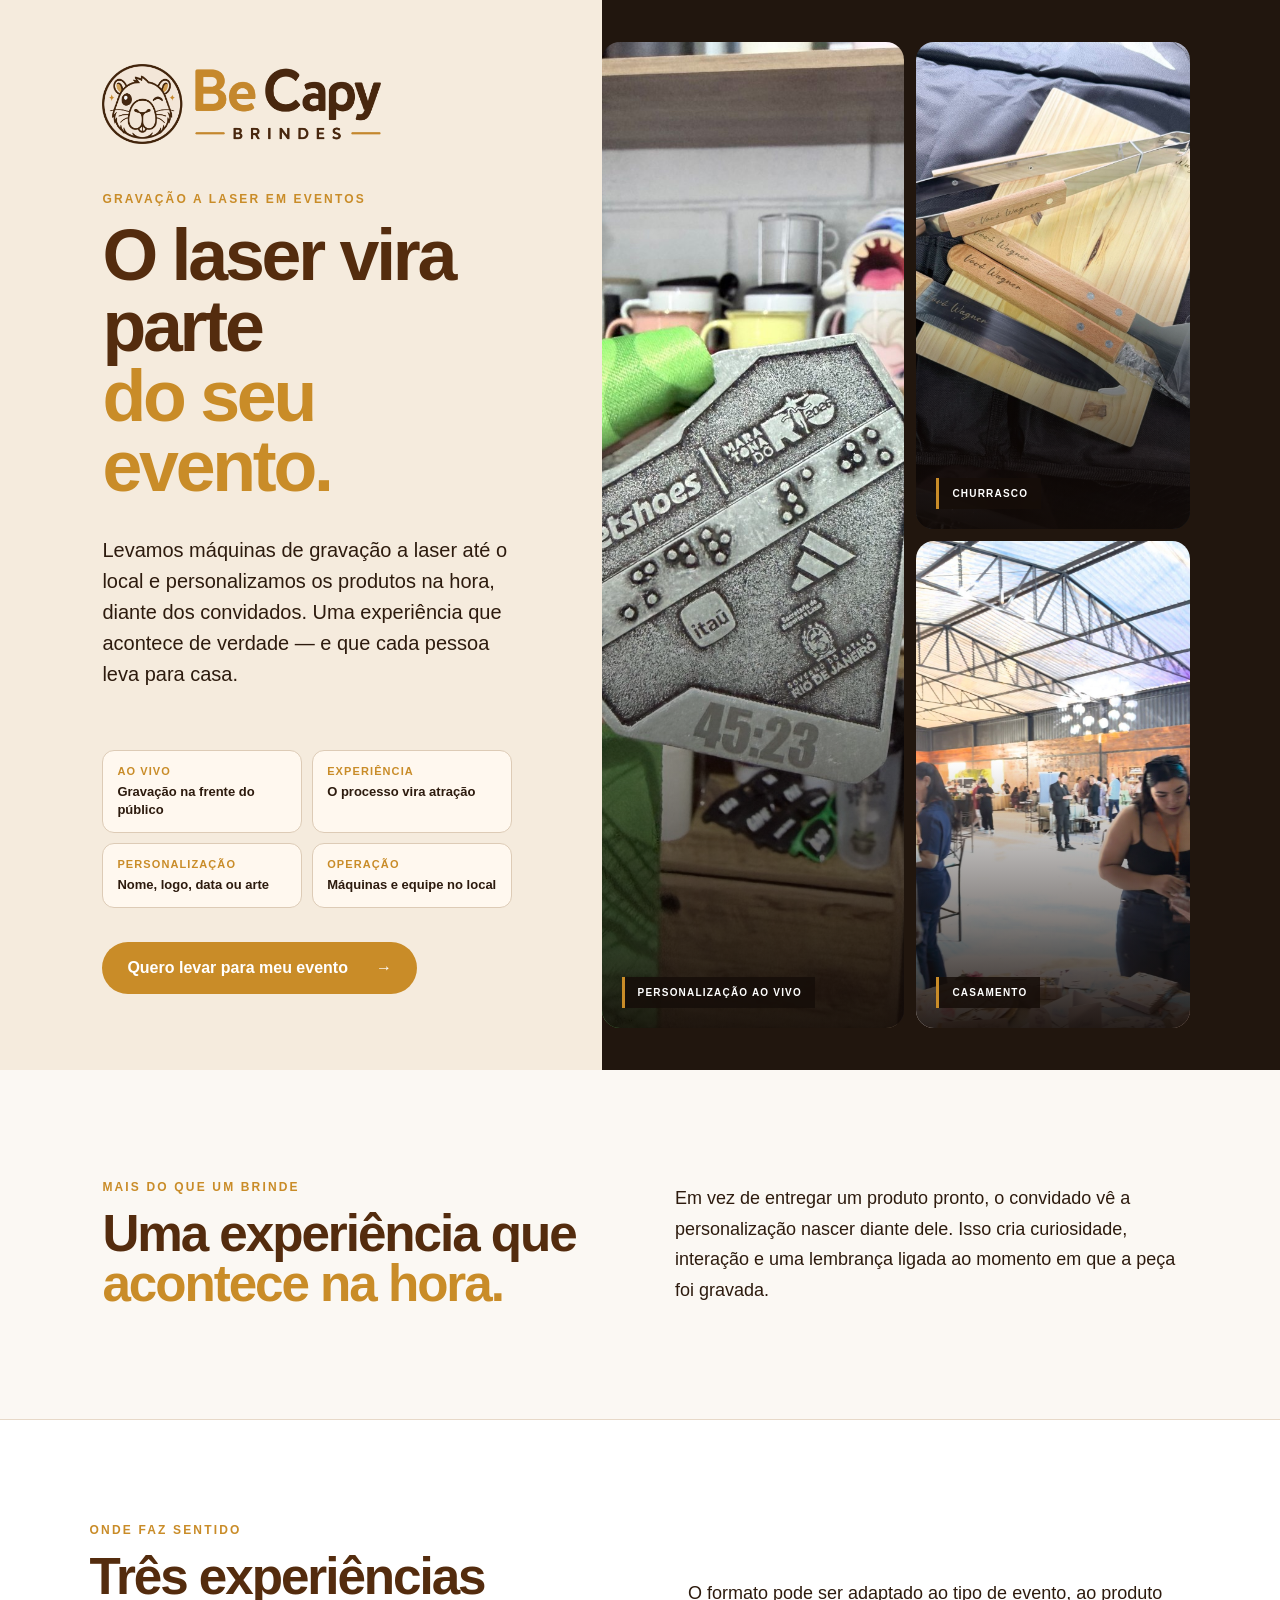
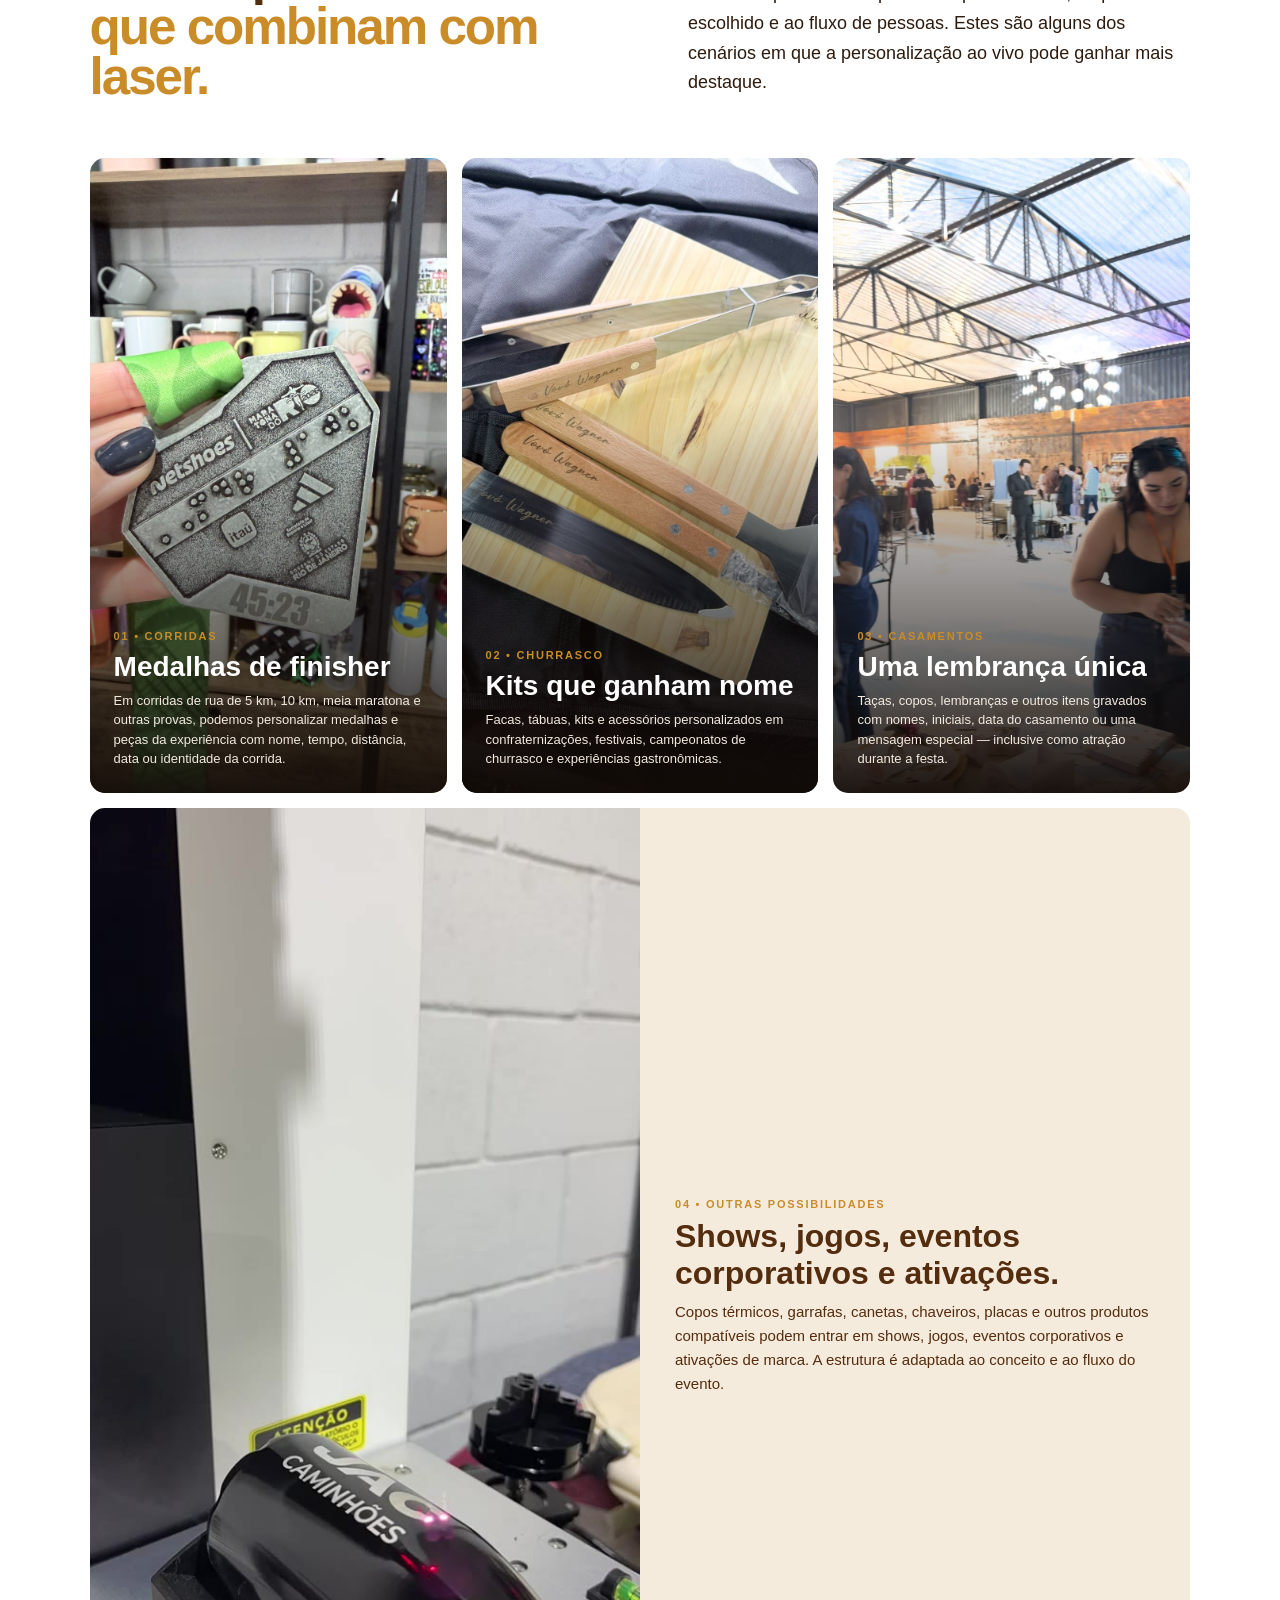
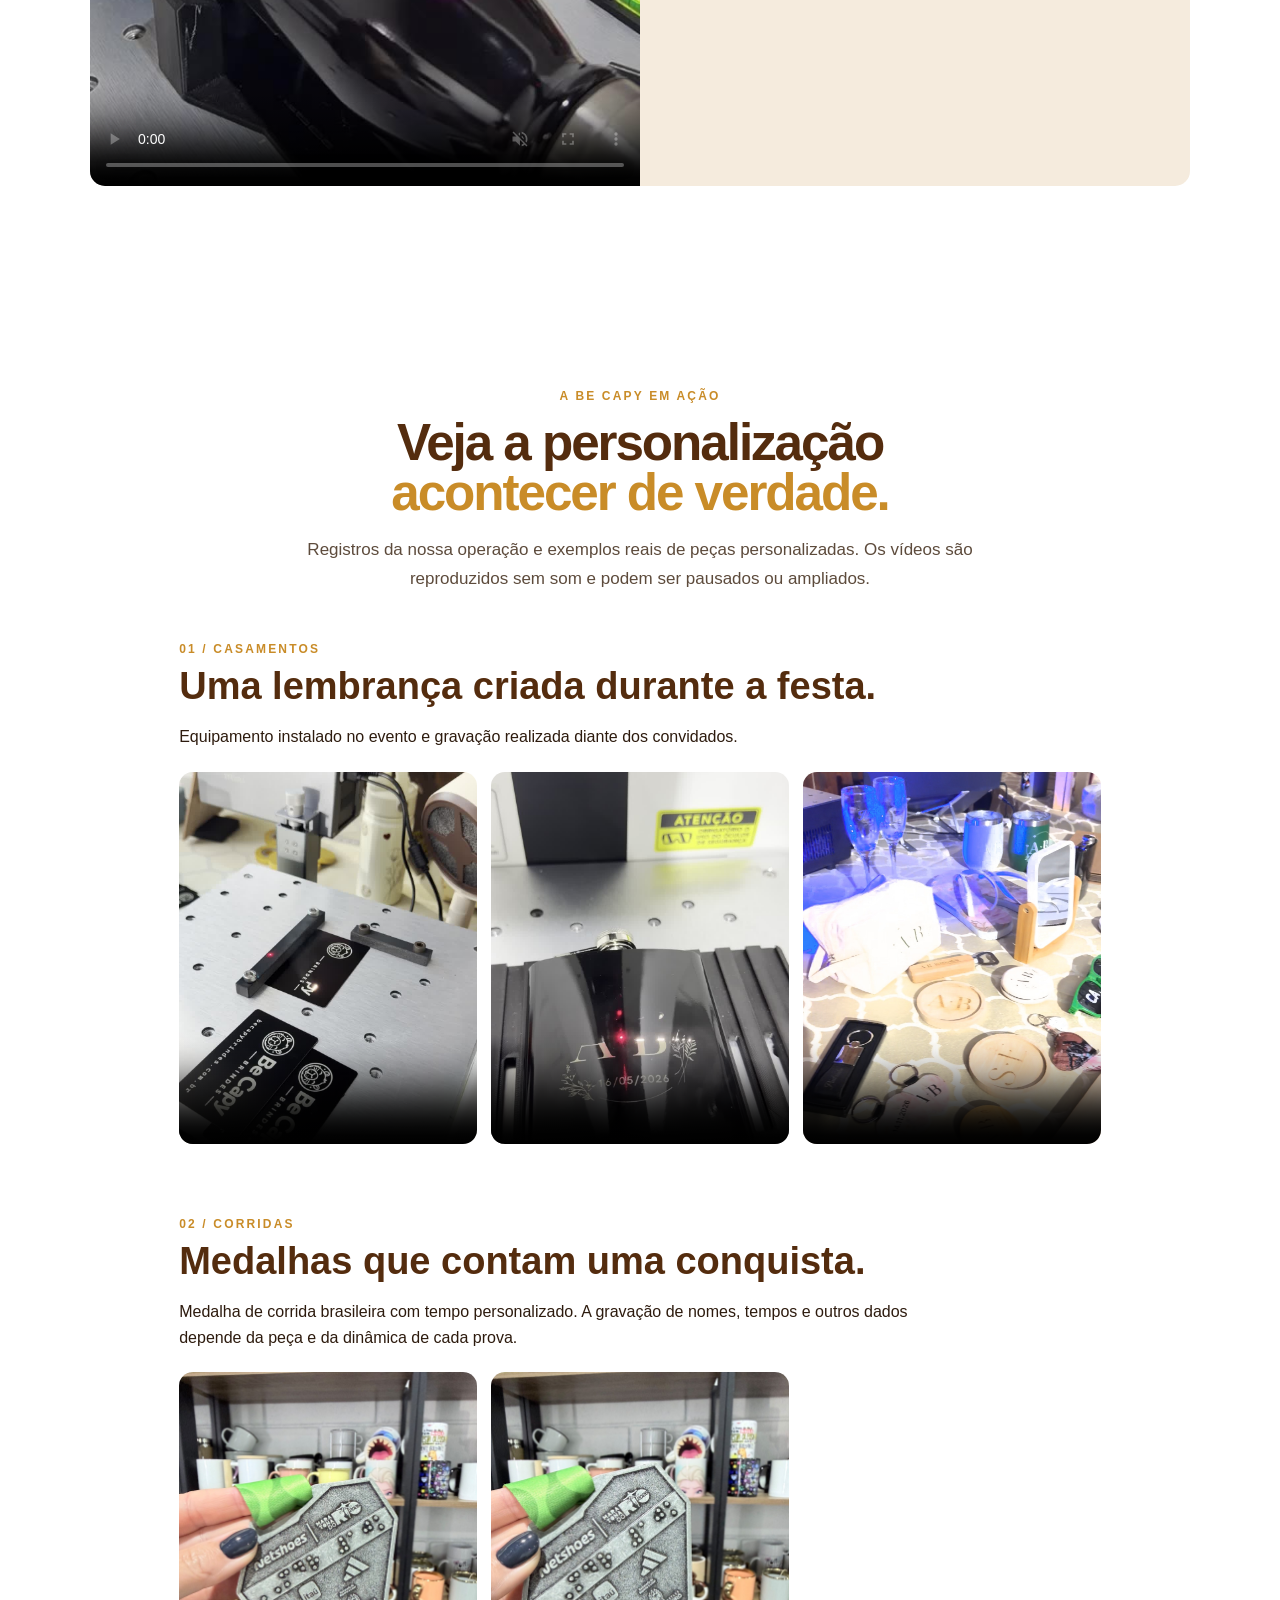
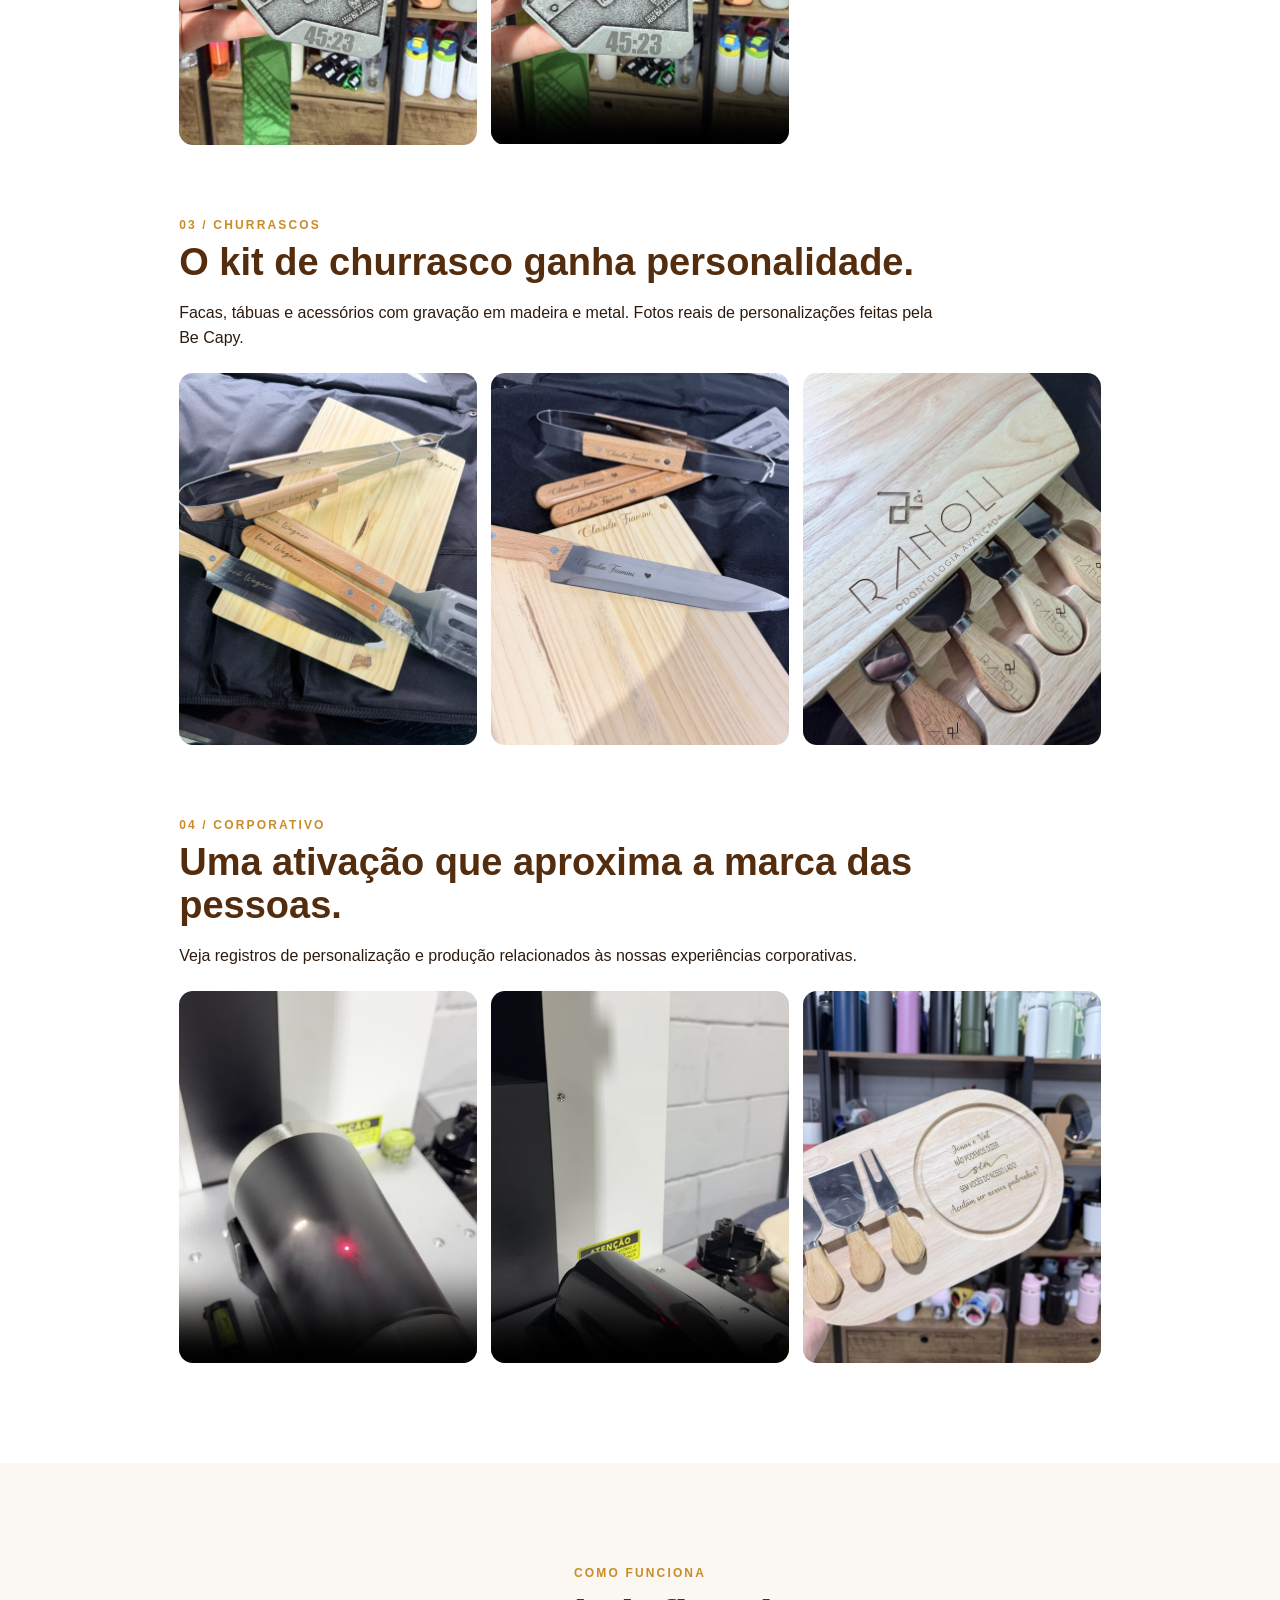
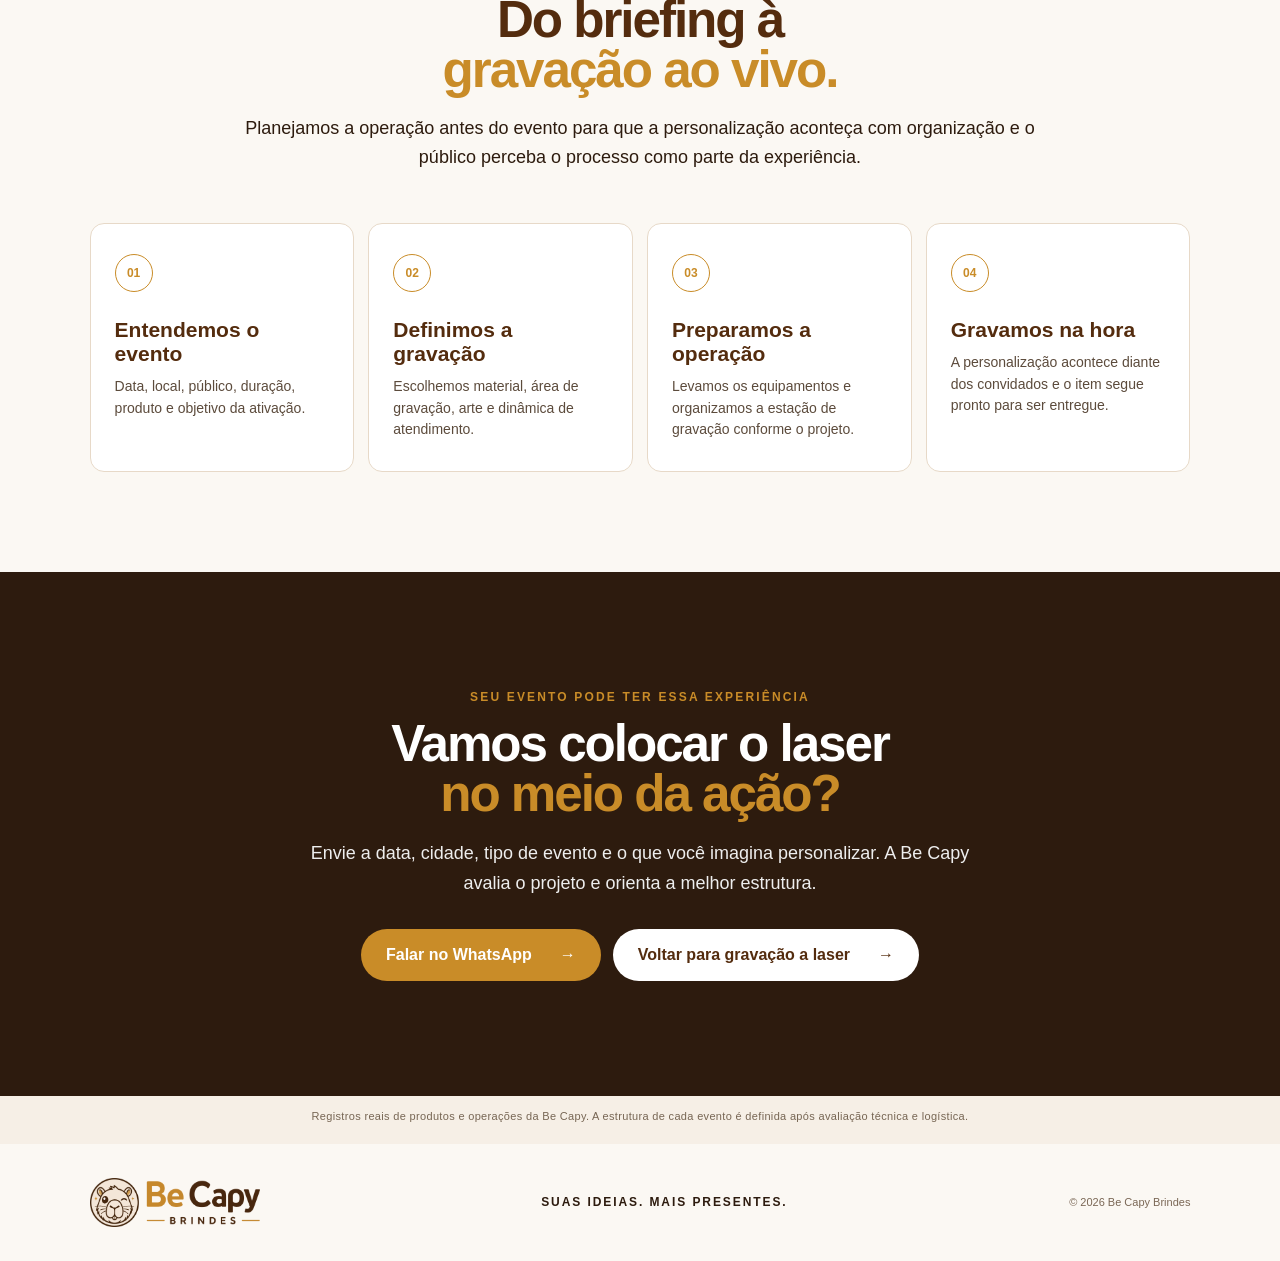
==== eventos/index.html @ 1bfdd1c5 "Add files via upload" ====
<!doctype html>
<html lang="pt-BR">
<head>
<meta charset="utf-8">
<meta name="viewport" content="width=device-width, initial-scale=1">
<title>Gravação a Laser em Eventos | Be Capy Brindes</title>
<meta name="description" content="Gravação a laser ao vivo em eventos: corridas, churrascos, casamentos, shows, jogos e ativações de marca. Levamos máquinas e equipe para personalizar na hora.">
<meta name="theme-color" content="#542C0E">
<meta property="og:title" content="Gravação a Laser em Eventos | Be Capy Brindes">
<meta property="og:description" content="Personalização a laser ao vivo, diante dos convidados. Corridas, churrascos, casamentos e ativações de marca.">
<link rel="icon" href="../assets/favicon.png">
<link rel="stylesheet" href="../styles.css">
<style>
body{background:var(--paper)}
.event-page-hero{display:grid;grid-template-columns:47% 53%;min-height:720px;background:var(--cream)}
.event-page-copy{padding:58px 7vw 70px 8vw;display:flex;flex-direction:column;justify-content:center}
.event-page-copy .brand-logo{margin-bottom:48px}
.event-page-copy h1{max-width:650px}
.event-page-copy .lead{max-width:620px}
.event-page-points{display:grid;grid-template-columns:repeat(2,1fr);gap:10px;margin:30px 0 34px;max-width:590px}
.event-page-points div{padding:14px;border:1px solid #ddcbb6;border-radius:12px;background:#fff8ef}
.event-page-points b{display:block;font-size:11px;letter-spacing:.1em;color:var(--gold);margin-bottom:5px}.event-page-points span{font-size:13px;font-weight:700}
.event-visual{position:relative;background:#21160e;display:grid;grid-template-columns:1.05fr .95fr;gap:12px;padding:42px 7vw 42px 0}
.event-visual-main{position:relative;overflow:hidden;border-radius:18px;min-height:635px}.event-visual-main img{width:100%;height:100%;object-fit:cover;transition:transform .7s ease}.event-visual-main:hover img{transform:scale(1.035)}
.event-visual-side{display:grid;grid-template-rows:1fr 1fr;gap:12px}.event-visual-side div{position:relative;overflow:hidden;border-radius:18px;min-height:300px}.event-visual-side img{width:100%;height:100%;object-fit:cover;transition:transform .6s ease}.event-visual-side div:hover img{transform:scale(1.04)}
.event-visual-main:after,.event-visual-side div:after{content:"";position:absolute;inset:45% 0 0;background:linear-gradient(transparent,#120a06e8)}
.event-visual-label{position:absolute;z-index:2;left:20px;bottom:20px;color:#fff;border-left:3px solid var(--gold);padding:10px 13px;background:#160e09d9;font-size:10px;font-weight:900;letter-spacing:.12em}
.event-page-intro{padding:95px 8vw;display:grid;grid-template-columns:1fr 1fr;gap:70px;align-items:end;border-bottom:1px solid var(--line)}
.event-page-intro p{font-size:18px;line-height:1.7;max-width:620px}
.event-types{padding:100px 7vw;background:white}.event-types-head{display:grid;grid-template-columns:1fr .9fr;gap:40px;align-items:end;margin-bottom:42px}.event-types-head p{font-size:18px;line-height:1.65;max-width:600px}.event-type-grid{display:grid;grid-template-columns:repeat(3,1fr);gap:15px}.event-type{position:relative;min-height:420px;overflow:hidden;border-radius:15px;background:#20150e;color:white}.event-type img{width:100%;height:100%;object-fit:cover;transition:transform .7s ease}.event-type:hover img{transform:scale(1.04)}.event-type:after{content:"";position:absolute;inset:38% 0 0;background:linear-gradient(transparent,#110a06f2)}.event-type-content{position:absolute;z-index:2;left:24px;right:24px;bottom:24px}.event-type .number{font-size:11px;letter-spacing:.16em;color:var(--gold);font-weight:900}.event-type h3{font-family:Manrope,sans-serif;font-size:28px;margin:7px 0 8px}.event-type p{font-size:13px;line-height:1.5;color:#f2e9df;margin:0}.event-type-wide{margin-top:15px;min-height:250px;display:grid;grid-template-columns:1fr 1fr;background:var(--cream);color:var(--brown);border-radius:15px;overflow:hidden}.event-type-wide img,.event-type-wide video{width:100%;height:100%;object-fit:cover;display:block}.event-type-wide video{background:#20150e;cursor:pointer}.event-type-wide .wide-copy{padding:35px;display:flex;flex-direction:column;justify-content:center}.wide-copy .number{font-size:11px;letter-spacing:.16em;color:var(--gold);font-weight:900}.wide-copy h3{font-family:Manrope,sans-serif;font-size:32px;margin:8px 0}.wide-copy p{font-size:15px;line-height:1.6;margin:0;max-width:560px}
.event-how{padding:100px 7vw;background:var(--paper)}.event-how-head{text-align:center;max-width:800px;margin:0 auto 50px}.event-how-head p{font-size:18px;line-height:1.65}.how-grid{display:grid;grid-template-columns:repeat(4,1fr);gap:14px}.how-card{background:#fff;border:1px solid var(--line);border-radius:14px;padding:30px 24px;min-height:230px}.how-card b{display:grid;place-items:center;width:38px;height:38px;border-radius:50%;border:1px solid var(--gold);color:var(--gold);font-size:12px}.how-card h3{font-family:Manrope,sans-serif;color:var(--brown);font-size:21px;margin:26px 0 10px}.how-card p{font-size:14px;line-height:1.55;color:#5c4b3c;margin:0}.event-final{padding:115px 7vw;background:var(--brown2);color:white}.event-final-inner{max-width:920px;margin:auto;text-align:center}.event-final h2{color:#fff}.event-final p{font-size:18px;line-height:1.65;max-width:680px;margin:20px auto 30px;color:#eee}.event-final-actions{display:flex;justify-content:center;gap:12px;flex-wrap:wrap}
@media(max-width:900px){.event-page-hero{grid-template-columns:1fr}.event-page-copy{padding:42px 7vw 60px}.event-page-copy .brand-logo{margin-bottom:30px}.event-visual{padding:0 7vw 70px;grid-template-columns:1fr}.event-visual-main{min-height:500px}.event-page-intro,.event-types-head{grid-template-columns:1fr;gap:15px}.event-types{padding:80px 7vw}.event-type-grid{grid-template-columns:1fr 1fr}.how-grid{grid-template-columns:1fr 1fr}.event-type-wide{grid-template-columns:1fr}.event-type-wide img{min-height:280px}}
@media(max-width:560px){.event-page-copy{padding:40px 5vw 50px}.event-page-copy h1{font-size:48px}.event-page-points{grid-template-columns:1fr}.event-visual{padding:0 5vw 55px}.event-visual-main{min-height:380px}.event-visual-side{grid-template-columns:1fr 1fr;grid-template-rows:1fr}.event-visual-side div{min-height:180px}.event-page-intro{padding:70px 5vw}.event-types{padding:70px 5vw}.event-type-grid{grid-template-columns:1fr}.event-type{min-height:390px}.event-type-wide{margin-top:10px}.wide-copy{padding:28px}.event-how{padding:70px 5vw}.how-grid{grid-template-columns:1fr}.event-final{padding:80px 6vw}}
.event-image-note{padding:14px 7vw 22px;background:#f6efe6;color:#776654;text-align:center;font-size:11px;letter-spacing:.03em}
.experience-group{margin:45px 7vw 70px}.experience-heading{max-width:770px;margin-bottom:22px}.experience-heading h3{font-family:Manrope,sans-serif;color:var(--brown);font-size:clamp(24px,3vw,38px);margin:8px 0}.experience-heading p{font-size:16px;line-height:1.6}.experience-media{display:grid;grid-template-columns:repeat(3,minmax(0,1fr));gap:14px}.experience-media img,.experience-media video{width:100%;aspect-ratio:4/5;object-fit:cover;border-radius:14px;background:#24180f}.experience-media video{cursor:pointer}.event-real-case{padding-bottom:30px}@media(max-width:700px){.experience-media{grid-template-columns:1fr 1fr}.experience-media>*:last-child:nth-child(odd){grid-column:span 2;aspect-ratio:16/10}.experience-group{margin:35px 5vw 55px}}
</style>
</head>
<body>
<div class="progress"></div>
<main>
<section class="event-page-hero">
<div class="event-page-copy reveal">
<a href="../" aria-label="Voltar para gravação a laser Be Capy"><img class="brand-logo" src="../assets/logo-becapy.png" alt="Be Capy Brindes"></a>
<span class="eyebrow">GRAVAÇÃO A LASER EM EVENTOS</span>
<h1>O laser vira parte<br><em>do seu evento.</em></h1>
<p class="lead">Levamos máquinas de gravação a laser até o local e personalizamos os produtos na hora, diante dos convidados. Uma experiência que acontece de verdade — e que cada pessoa leva para casa.</p>
<div class="event-page-points">
<div><b>AO VIVO</b><span>Gravação na frente do público</span></div>
<div><b>EXPERIÊNCIA</b><span>O processo vira atração</span></div>
<div><b>PERSONALIZAÇÃO</b><span>Nome, logo, data ou arte</span></div>
<div><b>OPERAÇÃO</b><span>Máquinas e equipe no local</span></div>
</div>
<a class="btn btn-primary" href="https://wa.me/5511921459297?text=Ol%C3%A1%20Be%20Capy!%20Quero%20levar%20grava%C3%A7%C3%A3o%20a%20laser%20ao%20meu%20evento." target="_blank" rel="noopener">Quero levar para meu evento <span>→</span></a>
</div>
<div class="event-visual reveal">
<div class="event-visual-main"><img src="../assets/eventos/corrida-medalha.jpg" alt="Medalha de corrida brasileira com tempo personalizado"><span class="event-visual-label">PERSONALIZAÇÃO AO VIVO</span></div>
<div class="event-visual-side">
<div><img src="../assets/eventos/churrasco-kit.jpg" alt="Kit de churrasco personalizado com gravação a laser"><span class="event-visual-label">CHURRASCO</span></div>
<div><img src="../assets/eventos/wedding-event.jpg" alt="Estação de gravação a laser em casamento"><span class="event-visual-label">CASAMENTO</span></div>
</div>
</div>
</section>

<section class="event-page-intro reveal">
<div><span class="eyebrow">MAIS DO QUE UM BRINDE</span><h2>Uma experiência que<br><em>acontece na hora.</em></h2></div>
<p>Em vez de entregar um produto pronto, o convidado vê a personalização nascer diante dele. Isso cria curiosidade, interação e uma lembrança ligada ao momento em que a peça foi gravada.</p>
</section>

<section class="event-types">
<div class="event-types-head reveal"><div><span class="eyebrow">ONDE FAZ SENTIDO</span><h2>Três experiências<br><em>que combinam com laser.</em></h2></div><p>O formato pode ser adaptado ao tipo de evento, ao produto escolhido e ao fluxo de pessoas. Estes são alguns dos cenários em que a personalização ao vivo pode ganhar mais destaque.</p></div>
<div class="event-type-grid">
<article class="event-type reveal"><img src="../assets/eventos/corrida-medalha.jpg" alt="Medalha e personalização para evento de corrida"><div class="event-type-content"><span class="number">01 • CORRIDAS</span><h3>Medalhas de finisher</h3><p>Em corridas de rua de 5 km, 10 km, meia maratona e outras provas, podemos personalizar medalhas e peças da experiência com nome, tempo, distância, data ou identidade da corrida.</p></div></article>
<article class="event-type reveal"><img src="../assets/eventos/churrasco-kit.jpg" alt="Kit churrasco personalizado a laser"><div class="event-type-content"><span class="number">02 • CHURRASCO</span><h3>Kits que ganham nome</h3><p>Facas, tábuas, kits e acessórios personalizados em confraternizações, festivais, campeonatos de churrasco e experiências gastronômicas.</p></div></article>
<article class="event-type reveal"><img src="../assets/eventos/wedding-event.jpg" alt="Registro real de gravação a laser em casamento"><div class="event-type-content"><span class="number">03 • CASAMENTOS</span><h3>Uma lembrança única</h3><p>Taças, copos, lembranças e outros itens gravados com nomes, iniciais, data do casamento ou uma mensagem especial — inclusive como atração durante a festa.</p></div></article>
</div>
<div class="event-type-wide reveal"><video class="wide-event-video" autoplay muted loop playsinline controls preload="auto" poster="../assets/eventos/outras-possibilidades-poster.jpg"><source src="../assets/eventos/outras-possibilidades.mp4" type="video/mp4">Seu navegador não suporta vídeo.</video><div class="wide-copy"><span class="number">04 • OUTRAS POSSIBILIDADES</span><h3>Shows, jogos, eventos corporativos e ativações.</h3><p>Copos térmicos, garrafas, canetas, chaveiros, placas e outros produtos compatíveis podem entrar em shows, jogos, eventos corporativos e ativações de marca. A estrutura é adaptada ao conceito e ao fluxo do evento.</p></div></div>
</section>

<section class="event-real-case" id="experiencias">
<div class="event-real-head"><span class="eyebrow">A BE CAPY EM AÇÃO</span><h2>Veja a personalização<br><em>acontecer de verdade.</em></h2><p>Registros da nossa operação e exemplos reais de peças personalizadas. Os vídeos são reproduzidos sem som e podem ser pausados ou ampliados.</p></div>
<div class="experience-group"><div class="experience-heading"><span class="eyebrow">01 / CASAMENTOS</span><h3>Uma lembrança criada durante a festa.</h3><p>Equipamento instalado no evento e gravação realizada diante dos convidados.</p></div><div class="experience-media"><video autoplay muted loop playsinline controls preload="auto" poster="../assets/eventos/casamento-ao-vivo-poster.jpg"><source src="../assets/eventos/casamento-ao-vivo.mp4" type="video/mp4">Seu navegador não suporta vídeo.</video><video autoplay muted loop playsinline controls preload="auto" poster="../assets/eventos/casamento-operacao-poster.jpg"><source src="../assets/eventos/casamento-operacao.mp4" type="video/mp4">Seu navegador não suporta vídeo.</video><video autoplay muted loop playsinline controls preload="auto" poster="../assets/eventos/casamento-vidro.jpg"><source src="../assets/eventos/casamento-vidro-operacao.mp4" type="video/mp4">Seu navegador não suporta vídeo.</video></div></div>
<div class="experience-group"><div class="experience-heading"><span class="eyebrow">02 / CORRIDAS</span><h3>Medalhas que contam uma conquista.</h3><p>Medalha de corrida brasileira com tempo personalizado. A gravação de nomes, tempos e outros dados depende da peça e da dinâmica de cada prova.</p></div><div class="experience-media"><img src="../assets/eventos/corrida-medalha.jpg" loading="lazy" alt="Medalha de corrida no Brasil com tempo personalizado"><video autoplay muted loop playsinline controls preload="auto" poster="../assets/eventos/corrida-medalha-detalhe.jpg"><source src="../assets/eventos/corrida-medalha-ao-vivo.mp4" type="video/mp4">Seu navegador não suporta vídeo.</video></div></div>
<div class="experience-group"><div class="experience-heading"><span class="eyebrow">03 / CHURRASCOS</span><h3>O kit de churrasco ganha personalidade.</h3><p>Facas, tábuas e acessórios com gravação em madeira e metal. Fotos reais de personalizações feitas pela Be Capy.</p></div><div class="experience-media"><img src="../assets/eventos/churrasco-kit.jpg" loading="lazy" alt="Kit churrasco com nome gravado"><img src="../assets/eventos/churrasco-facas.jpg" loading="lazy" alt="Facas personalizadas a laser"><img src="../assets/eventos/churrasco-corporativo.jpg" loading="lazy" alt="Kit churrasco corporativo personalizado"></div></div>
<div class="experience-group"><div class="experience-heading"><span class="eyebrow">04 / CORPORATIVO</span><h3>Uma ativação que aproxima a marca das pessoas.</h3><p>Veja registros de personalização e produção relacionados às nossas experiências corporativas.</p></div><div class="experience-media"><video autoplay muted loop playsinline controls preload="auto" poster="../assets/eventos/corporativo-ativacao-poster.jpg"><source src="../assets/eventos/corporativo-ativacao.mp4" type="video/mp4">Seu navegador não suporta vídeo.</video><video autoplay muted loop playsinline controls preload="auto" poster="../assets/eventos/corporativo-gravacao-poster.jpg"><source src="../assets/eventos/corporativo-gravacao.mp4" type="video/mp4">Seu navegador não suporta vídeo.</video><img src="../assets/eventos/churrasco-tabua.jpg" loading="lazy" alt="Produto personalizado para presente ou ação corporativa"></div></div>
</section>
<section class="event-how">
<div class="event-how-head reveal"><span class="eyebrow">COMO FUNCIONA</span><h2>Do briefing à<br><em>gravação ao vivo.</em></h2><p>Planejamos a operação antes do evento para que a personalização aconteça com organização e o público perceba o processo como parte da experiência.</p></div>
<div class="how-grid">
<article class="how-card reveal"><b>01</b><h3>Entendemos o evento</h3><p>Data, local, público, duração, produto e objetivo da ativação.</p></article>
<article class="how-card reveal"><b>02</b><h3>Definimos a gravação</h3><p>Escolhemos material, área de gravação, arte e dinâmica de atendimento.</p></article>
<article class="how-card reveal"><b>03</b><h3>Preparamos a operação</h3><p>Levamos os equipamentos e organizamos a estação de gravação conforme o projeto.</p></article>
<article class="how-card reveal"><b>04</b><h3>Gravamos na hora</h3><p>A personalização acontece diante dos convidados e o item segue pronto para ser entregue.</p></article>
</div>
</section>

<section class="event-final">
<div class="event-final-inner reveal"><span class="eyebrow">SEU EVENTO PODE TER ESSA EXPERIÊNCIA</span><h2>Vamos colocar o laser<br><em>no meio da ação?</em></h2><p>Envie a data, cidade, tipo de evento e o que você imagina personalizar. A Be Capy avalia o projeto e orienta a melhor estrutura.</p><div class="event-final-actions"><a class="btn btn-primary" href="https://wa.me/5511921459297?text=Ol%C3%A1%20Be%20Capy!%20Quero%20um%20or%C3%A7amento%20de%20grava%C3%A7%C3%A3o%20a%20laser%20em%20evento." target="_blank" rel="noopener">Falar no WhatsApp <span>→</span></a><a class="btn btn-dark" href="../">Voltar para gravação a laser <span>→</span></a></div></div>
</section>
<div class="event-image-note">Registros reais de produtos e operações da Be Capy. A estrutura de cada evento é definida após avaliação técnica e logística.</div>
</main>
<footer>
<a href="https://becapybrindes.com.br/" aria-label="Be Capy Brindes — página inicial"><img src="../assets/logo-becapy.png" alt="Be Capy Brindes"></a>
<span>SUAS IDEIAS. MAIS PRESENTES.</span>
<small>© 2026 Be Capy Brindes</small>
</footer>
<script>
const els=document.querySelectorAll('.reveal');const io=new IntersectionObserver(es=>es.forEach(e=>{if(e.isIntersecting){e.target.classList.add('seen');io.unobserve(e.target)}}),{threshold:.12});els.forEach(e=>io.observe(e));
window.addEventListener('scroll',()=>{const h=document.documentElement.scrollHeight-innerHeight;document.querySelector('.progress').style.width=(h>0?(scrollY/h)*100:0)+'%'});
</script>
</body>
</html>
---- styles.css ----
:root{
  --brown:#542C0E; --brown2:#2d1b0e; --gold:#C98C28; --cream:#F5EBDD;
  --paper:#FBF8F3; --line:#E7D9C8; --green:#149447; --white:#fff;
}
*{box-sizing:border-box}
html{scroll-behavior:smooth}
body{margin:0;background:var(--paper);color:var(--brown2);font-family:"DM Sans",sans-serif}
button,a{font:inherit}
a{text-decoration:none;color:inherit}
img{max-width:100%;display:block}
main{overflow:hidden}
.hero{min-height:760px;display:grid;grid-template-columns:46% 54%;background:var(--cream)}
.hero-copy{padding:70px 7vw 60px 8vw;display:flex;flex-direction:column;justify-content:center}
.brand-logo{width:min(290px,68%);height:auto;margin-bottom:48px}
.eyebrow{font-size:12px;font-weight:800;letter-spacing:.18em;color:var(--gold)}
h1,h2{font-family:"Manrope",sans-serif;line-height:.98;margin:14px 0;color:var(--brown)}
h1{font-size:clamp(46px,5.6vw,86px);letter-spacing:-.045em}
h2{font-size:clamp(36px,4vw,60px);letter-spacing:-.04em}
h1 em,h2 em{font-style:normal;color:var(--gold)}
.lead{font-size:20px;line-height:1.55;max-width:590px;margin:20px 0 30px}
.btn{display:inline-flex;align-items:center;justify-content:center;gap:28px;width:max-content;padding:17px 25px;border-radius:999px;font-weight:800;transition:.2s transform,.2s box-shadow}
.btn:hover{transform:translateY(-2px);box-shadow:0 12px 28px #3b230d22}
.btn-primary{background:var(--gold);color:white}
.btn-whatsapp{background:var(--green);color:white}
.hero-points{display:flex;gap:22px;flex-wrap:wrap;margin-top:34px;font-size:13px;font-weight:700}
.hero-points span::first-letter{color:var(--gold)}
.hero-image{position:relative;min-height:760px;overflow:hidden;background:#21160e}
.hero-image img{width:100%;height:100%;object-fit:cover;object-position:center}
.image-tag{position:absolute;left:35px;bottom:35px;padding:12px 16px;border-left:3px solid var(--gold);background:#1b110dcc;color:#fff;font-size:12px;font-weight:800;letter-spacing:.08em}
.image-tag small{font-weight:500;opacity:.8}
.intro{display:grid;grid-template-columns:1fr 1fr;gap:70px;padding:95px 8vw;border-bottom:1px solid var(--line);align-items:end}
.intro p,.section-head p,.experience-copy p{font-size:18px;line-height:1.65;max-width:620px}
section.materials,section.products,.technologies{padding:100px 7vw}

.technologies{background:var(--paper);border-top:1px solid var(--line);border-bottom:1px solid var(--line)}
.tech-grid{display:grid;grid-template-columns:repeat(4,1fr);gap:16px;align-items:start}
.tech-card{position:relative;overflow:hidden;background:var(--brown2);border:1px solid #2f2118;border-radius:16px;color:white;box-shadow:0 8px 28px #4a2a0d12;transition:transform .35s ease,box-shadow .35s ease}
.tech-card:hover,.tech-card.open{transform:translateY(-6px);box-shadow:0 20px 42px #4a2a0d20}
.tech-photo{position:relative;height:240px;overflow:hidden;background:#1a120d}
.tech-photo img{display:block;width:100%;height:100%;object-fit:cover;transition:transform .7s cubic-bezier(.2,.7,.2,1),filter .5s}
.tech-photo::after{content:"";position:absolute;inset:0;background:linear-gradient(180deg,#00000000 40%,#140b07cc 100%)}
.tech-photo-glow{position:absolute;z-index:2;left:12%;right:12%;bottom:9%;height:1px;background:var(--gold);box-shadow:0 0 16px #e4a52f88;opacity:.75}
.tech-card:hover .tech-photo img,.tech-card.open .tech-photo img{transform:scale(1.025)}
.tech-content{padding:19px 20px 18px}
.tech-number{font-size:12px;font-weight:800;letter-spacing:.15em;color:var(--gold);margin-bottom:10px}
.tech-card h3{font-family:"Manrope",sans-serif;font-size:24px;line-height:1.05;color:white;margin:0 0 12px}
.tech-tags{display:block;font-size:9px;line-height:1.5;letter-spacing:.12em;font-weight:800;color:#eab45d;margin-bottom:0}
.tech-card p{font-size:14px;line-height:1.58;color:#eadfd5;margin:0;max-height:0;overflow:hidden;opacity:0;transform:translateY(-6px);transition:max-height .45s ease,opacity .35s ease,transform .45s ease,margin .45s ease}
.tech-card:hover p,.tech-card.open p{max-height:260px;opacity:1;transform:none;margin:16px 0 13px}
.tech-more{display:flex;align-items:center;justify-content:space-between;width:100%;margin-top:17px;padding:10px 0 0;border:0;border-top:1px solid #ffffff22;background:none;color:white;font:700 12px "Manrope",sans-serif;cursor:pointer;text-align:left}
.tech-more b{display:grid;place-items:center;width:26px;height:26px;border:1px solid var(--gold);border-radius:50%;color:var(--gold);font-size:18px;line-height:1}

.cta-actions{display:flex;justify-content:center;gap:12px;flex-wrap:wrap}
.section-head{display:grid;grid-template-columns:1.1fr .9fr;align-items:end;gap:40px;margin-bottom:45px}
.section-head h2{margin:10px 0 0}
.section-head p{margin:0}
.material-grid{display:grid;grid-template-columns:repeat(5,1fr);gap:14px}
.material-card{border:0;padding:0;text-align:left;background:none;cursor:pointer;position:relative;overflow:hidden;border-radius:10px;color:white;min-height:340px}
.material-card img{width:100%;height:340px;object-fit:cover;transition:.5s}
.material-card::after{content:"";position:absolute;inset:45% 0 0;background:linear-gradient(transparent,#120b07e8)}
.material-card:hover img{transform:scale(1.04)}
.material-card span,.material-card small{position:absolute;z-index:2;left:18px;color:#fff}
.material-card span{bottom:48px;font-size:15px;font-weight:800}
.material-card small{bottom:20px;font-size:12px}
.products{background:white}
.filter-row{display:flex;gap:9px;flex-wrap:wrap;margin-bottom:28px}
.filter{border:1px solid var(--line);background:white;color:var(--brown);border-radius:999px;padding:10px 17px;cursor:pointer}
.filter.active,.filter:hover{background:var(--brown);color:white;border-color:var(--brown)}
.product-grid{display:grid;grid-template-columns:repeat(3,1fr);gap:18px}
.product-card{border:0;background:white;padding:0;margin:0;width:100%;display:block;border-radius:12px;overflow:hidden;text-align:left;transition:.3s;box-shadow:0 5px 22px #4a2a0d0b}
.product-card:hover{transform:translateY(-5px) scale(1.012);box-shadow:0 18px 40px #4a2a0d18}
.product-card img{display:block;width:100%;height:auto;aspect-ratio:1.18;object-fit:cover;margin:0;padding:0;border:0}
.product-card div{display:flex;align-items:baseline;justify-content:space-between;padding:15px 16px}
.product-card b{font-size:16px}.product-card span{font-size:12px;color:var(--gold);font-weight:800}
.experience{display:grid;grid-template-columns:1fr 1fr;background:var(--cream)}
.experience-photo{min-height:620px}
.experience-photo img{width:100%;height:100%;object-fit:cover}
.experience-copy{padding:90px 8vw;display:flex;flex-direction:column;justify-content:center}
.experience-copy h2 em{display:inline-block;margin-top:14px}
.experience-copy ul{list-style:none;padding:0;margin:25px 0 0}
.experience-copy li{padding:17px 0;border-bottom:1px solid #d8c9b7;font-size:16px}
.experience-copy li b{display:inline-grid;place-items:center;width:32px;height:32px;border:1px solid var(--gold);border-radius:50%;margin-right:12px;color:var(--gold)}
.cta{padding:120px 7vw;background:var(--brown2);color:white}
.cta-inner{max-width:900px;margin:auto;text-align:center}
.cta h2{color:white}.cta p{font-size:18px;line-height:1.6;max-width:600px;margin:20px auto 30px;color:#eee}
footer{padding:34px 7vw;display:flex;align-items:center;justify-content:space-between;gap:20px;background:var(--paper)}
footer img{width:170px}footer span{font-size:12px;letter-spacing:.16em;font-weight:800}footer small{font-size:11px;color:#7a6755}
.reveal{opacity:0;transform:translateY(18px);transition:opacity .7s ease,transform .7s ease}.reveal.seen{opacity:1;transform:none}
.progress{position:fixed;z-index:99;top:0;left:0;height:3px;width:0;background:var(--gold)}

/* GRAVAÇÃO AO VIVO EM EVENTOS */
.event-teaser{display:flex;align-items:center;justify-content:space-between;gap:18px;max-width:590px;margin-top:28px;padding:13px 15px 13px 18px;border:1px solid #d8c4aa;border-radius:12px;background:#fff8ef;transition:.25s ease}
.event-teaser:hover{transform:translateY(-2px);border-color:var(--gold);box-shadow:0 12px 28px #4a2a0d10}
.event-teaser span{font-size:10px;font-weight:900;letter-spacing:.15em;color:var(--gold)}
.event-teaser b{font-size:13px;color:var(--brown)}
.events{display:grid;grid-template-columns:46% 54%;background:var(--brown);color:white;min-height:760px}
.events-copy{padding:100px 7vw 100px 8vw;display:flex;flex-direction:column;justify-content:center}
.events-copy h2{color:white;max-width:620px}
.events-copy p{font-size:18px;line-height:1.7;max-width:600px;color:#f2e9df;margin:22px 0 28px}
.event-pills{display:flex;gap:8px;flex-wrap:wrap;max-width:610px;margin-bottom:34px}
.event-pills span{border:1px solid #ffffff30;border-radius:999px;padding:9px 13px;font-size:11px;letter-spacing:.06em;color:#f7eee5}
.btn-dark{background:white;color:var(--brown);box-shadow:none}
.events-showcase{position:relative;min-height:760px;padding:55px 7vw 55px 0;display:grid;grid-template-columns:1.2fr .8fr;grid-template-rows:1fr 1fr;gap:14px;background:#2d1b0e}
.event-photo-main{grid-row:1 / span 2;position:relative;overflow:hidden;border-radius:16px;background:#160e09;min-height:640px}
.event-photo-main img{width:100%;height:100%;object-fit:cover;transition:transform .7s ease}
.event-photo-main:hover img{transform:scale(1.035)}
.event-photo-main:after{content:"";position:absolute;inset:0;background:linear-gradient(180deg,transparent 55%,#120a06d9)}
.event-photo-main span{position:absolute;z-index:2;left:22px;bottom:22px;border-left:3px solid var(--gold);padding:10px 13px;background:#160e09cc;font-size:10px;font-weight:900;letter-spacing:.13em}
.event-mini{position:relative;overflow:hidden;border-radius:16px;background:#160e09;min-height:240px}
.event-mini img{width:100%;height:100%;object-fit:cover;transition:transform .6s ease;filter:saturate(.92)}
.event-mini:hover img{transform:scale(1.045)}
.event-mini:after{content:"";position:absolute;inset:35% 0 0;background:linear-gradient(transparent,#120a06e6)}
.event-mini b,.event-mini small{position:absolute;z-index:2;left:17px;color:white}
.event-mini b{bottom:35px;font-size:11px;letter-spacing:.12em}.event-mini small{bottom:14px;font-size:10px;opacity:.88}
.event-runner{position:absolute;right:calc(7vw + 18px);bottom:75px;left:calc(46% + 14px);z-index:5;display:flex;align-items:center;gap:14px;padding:14px 16px;border:1px solid #ffffff22;border-radius:14px;background:#1b110eec;backdrop-filter:blur(8px);box-shadow:0 15px 35px #00000035}
.event-runner b{display:block;font-size:10px;letter-spacing:.13em;color:var(--gold)}
.event-runner small{display:block;margin-top:4px;color:#f2e9df;font-size:11px;line-height:1.35}
.medal-icon{width:42px;height:42px;flex:0 0 42px;border-radius:50%;border:2px solid var(--gold);display:grid;place-items:center;color:var(--gold);font-weight:900;font-size:10px;position:relative}
.medal-icon:before{content:"";position:absolute;top:-11px;width:12px;height:12px;border:2px solid var(--gold);border-bottom:0;border-radius:3px 3px 0 0}
.events + .materials{border-top:1px solid #d8c9b7}
footer small a{color:inherit}

@media(max-width:900px){
 .hero{grid-template-columns:1fr}.hero-copy{padding:42px 7vw}.hero-image{min-height:460px}.brand-logo{margin-bottom:30px}
 .intro,.section-head,.experience{grid-template-columns:1fr}.tech-grid{grid-template-columns:repeat(2,1fr)}.intro{gap:15px}
 .material-grid{grid-template-columns:repeat(2,1fr)}.material-card,.material-card img{min-height:300px;height:300px}
 .product-grid{grid-template-columns:repeat(2,1fr)}
 .experience-photo{min-height:420px}.experience-copy{padding:60px 7vw}.tech-photo{height:235px}
 footer{flex-direction:column;text-align:center}
}
@media(max-width:560px){
 h1{font-size:48px}.lead{font-size:17px}.hero-image{min-height:350px}.hero-points{gap:12px}
 section.materials,section.products,.technologies{padding:70px 5vw}.material-grid{grid-template-columns:1fr 1fr;gap:8px}
 .material-card,.material-card img{height:245px;min-height:245px}.product-grid{grid-template-columns:1fr;gap:14px}
 .section-head{margin-bottom:30px}.tech-grid{grid-template-columns:1fr}.tech-card{min-height:0}.tech-photo{height:220px}.tech-card p{max-height:0}.tech-card.open p{max-height:320px}.section-head p,.intro p,.experience-copy p{font-size:16px}
 .cta{padding:80px 6vw}
}

.logo-link{text-decoration:none;display:inline-block}
.hero-copy>a[aria-label], footer>a[aria-label]{text-decoration:none;display:inline-block}
.hero-copy>a[aria-label]:focus-visible img, footer>a[aria-label]:focus-visible img{outline:3px solid var(--gold);outline-offset:6px;border-radius:4px}
.experience-copy ul li{margin-bottom:14px}

/* Tecnologia — reprodução fiel do layout aprovado */
.technologies{padding:78px 2.6vw 70px;background:var(--paper);border:0}
.tech-head{margin:0 auto 28px;max-width:1910px}
.tech-head .eyebrow{display:block;margin-bottom:14px}
.tech-head h2{font-size:clamp(38px,4.2vw,58px);line-height:1.02;letter-spacing:-.045em;margin:0 0 14px;color:#24150d}
.tech-head h2 em{color:var(--gold);font-style:normal}
.tech-head p{font-size:20px;line-height:1.35;margin:0;color:#2d1b0e;max-width:1100px}
.tech-grid{display:grid;grid-template-columns:repeat(4,minmax(0,1fr));gap:20px;max-width:1910px;margin:0 auto;align-items:start}
.tech-card{border:0;border-radius:17px;background:var(--brown2);overflow:hidden;box-shadow:0 10px 28px #4a2a0d16;transform:none!important;transition:box-shadow .3s ease}
.tech-card:hover{box-shadow:0 16px 34px #4a2a0d22}
.tech-photo{height:auto;aspect-ratio:469/303;overflow:hidden;background:#1a120d}
.tech-photo img{width:100%;height:100%;object-fit:cover;object-position:center;transition:transform .55s cubic-bezier(.2,.7,.2,1)}
.tech-card:hover .tech-photo img,.tech-card.open .tech-photo img{transform:scale(1.018)}
.tech-photo::after{display:none}
.tech-photo-glow{display:none}
.tech-content{padding:20px 28px 20px;min-height:226px;display:flex;flex-direction:column}
.tech-number{font-size:17px;line-height:1;color:#e0a132;letter-spacing:.04em;margin-bottom:15px}
.tech-card h3{font-size:30px;line-height:1.05;margin:0 0 16px;color:#fff;letter-spacing:-.025em}
.tech-tags{font-size:13px;line-height:1.35;letter-spacing:.055em;font-weight:800;color:#e5aa3d;min-height:36px}
.tech-card p{font-size:15px;line-height:1.55;color:#eadfd5;margin:0;max-height:0;overflow:hidden;opacity:0;transform:translateY(-4px);transition:max-height .4s ease,opacity .3s ease,transform .4s ease,margin .4s ease}
.tech-card:hover p,.tech-card.open p{max-height:260px;opacity:1;transform:none;margin:12px 0 10px}
.tech-more{margin-top:auto;padding:17px 0 0;border-top:1px solid #ffffff2b;font-size:16px;font-weight:700}
.tech-more b{width:40px;height:40px;font-size:25px;border-color:#d99a27;color:#d99a27}
@media(max-width:1100px){.technologies{padding-left:4vw;padding-right:4vw}.tech-grid{grid-template-columns:repeat(2,1fr)}.tech-content{min-height:220px}}
@media(max-width:560px){.technologies{padding:62px 5vw}.tech-head h2{font-size:38px}.tech-head p{font-size:17px}.tech-grid{grid-template-columns:1fr;gap:16px}.tech-photo{aspect-ratio:469/303}.tech-content{min-height:0;padding:18px 20px 18px}.tech-card h3{font-size:25px}.tech-tags{font-size:11px}.tech-more{padding-top:14px}}


/* REPRODUÇÃO EXATA DO PREVIEW APROVADO */
.technologies{padding:42px 2.6vw 72px;background:var(--paper);border:0}
.tech-head{max-width:1460px;margin:0 auto 38px}
.tech-head .eyebrow{margin-bottom:18px}
.tech-head h2{font-size:clamp(40px,4.05vw,62px);line-height:.98;letter-spacing:-.045em;margin:0 0 14px}
.tech-head p{font-size:21px;line-height:1.3;margin:0;max-width:1100px}
.tech-grid{max-width:1460px;grid-template-columns:repeat(4,minmax(0,1fr));gap:16px;margin:0 auto}
.tech-card{border-radius:16px;box-shadow:0 8px 24px #4a2a0d14;overflow:hidden}
.tech-card:hover{transform:none!important;box-shadow:0 12px 30px #4a2a0d1c}
.tech-photo{height:auto;aspect-ratio:360/422;overflow:hidden}
.tech-photo img{width:100%;height:100%;object-fit:cover;object-position:center;transition:transform .55s cubic-bezier(.2,.7,.2,1)}
.tech-card:hover .tech-photo img,.tech-card.open .tech-photo img{transform:scale(1.012)}
.tech-content{padding:19px 24px 17px;min-height:251px;display:flex;flex-direction:column}
.tech-number{font-size:16px;margin-bottom:15px}
.tech-card h3{font-size:29px;line-height:1.05;margin:0 0 14px;letter-spacing:-.025em}
.tech-tags{font-size:12px;line-height:1.42;letter-spacing:.065em;min-height:38px}
.tech-card p{font-size:14px;line-height:1.55}
.tech-more{margin-top:auto;padding:14px 0 0;border-top:1px solid #ffffff2b;font-size:15px}
.tech-more b{width:38px;height:38px;font-size:24px}
@media(max-width:1100px){.tech-grid{grid-template-columns:repeat(2,1fr);max-width:900px}.tech-head{max-width:900px}}
@media(max-width:560px){.technologies{padding:55px 5vw}.tech-head h2{font-size:38px}.tech-head p{font-size:17px}.tech-grid{grid-template-columns:1fr}.tech-photo{aspect-ratio:360/422}.tech-content{min-height:245px}}

/* Experiência real em eventos */
.real-event{display:grid;grid-template-columns:40% 60%;background:#f7efe5;border-top:1px solid #dfcfbd;border-bottom:1px solid #dfcfbd}
.real-event-copy{padding:90px 7vw 90px 8vw;display:flex;flex-direction:column;justify-content:center}
.real-event-copy h2{color:var(--brown);max-width:540px}
.real-event-copy p{font-size:17px;line-height:1.7;max-width:560px;color:#5d4b3c;margin:18px 0 24px}
.real-event-tags{display:flex;gap:8px;flex-wrap:wrap;margin-bottom:30px}
.real-event-tags span{border:1px solid #d9c3aa;border-radius:999px;padding:8px 11px;font-size:10px;font-weight:800;letter-spacing:.07em;color:var(--brown)}
.real-event-gallery{display:grid;grid-template-columns:1.2fr .8fr;grid-template-rows:1fr 1fr;gap:12px;padding:55px 7vw 55px 0;background:#21160e}
.real-event-gallery figure{position:relative;overflow:hidden;border-radius:15px;margin:0;min-height:250px;background:#120b07}
.real-event-gallery figure:first-child{grid-row:1 / span 2;min-height:520px}
.real-event-gallery img{width:100%;height:100%;object-fit:cover;transition:transform .65s ease;display:block}
.real-event-gallery figure:hover img{transform:scale(1.04)}
.real-event-gallery figcaption{position:absolute;z-index:2;left:0;right:0;bottom:0;padding:34px 16px 15px;color:white;font-size:11px;line-height:1.4;background:linear-gradient(transparent,#100906e8)}

.event-real-case{padding:100px 7vw;background:#fff}
.event-real-head{max-width:850px;margin:0 auto 45px;text-align:center}
.event-real-head h2{color:var(--brown)}
.event-real-head p{max-width:720px;margin:18px auto 0;font-size:17px;line-height:1.7;color:#5d4b3c}
.event-real-grid{display:grid;grid-template-columns:1.1fr .9fr .9fr;gap:14px;max-width:1250px;margin:auto}
.event-real-grid figure{position:relative;margin:0;overflow:hidden;border-radius:15px;background:#21160e;min-height:430px}
.event-real-grid figure:first-child{min-height:520px}
.event-real-grid img{width:100%;height:100%;object-fit:cover;display:block;transition:transform .65s ease}
.event-real-grid figure:hover img{transform:scale(1.035)}
.event-real-grid figcaption{position:absolute;left:0;right:0;bottom:0;padding:42px 18px 17px;color:white;font-size:11px;line-height:1.45;background:linear-gradient(transparent,#110a06e8)}

@media(max-width:900px){
 .real-event{grid-template-columns:1fr}
 .real-event-copy{padding:75px 7vw 55px}
 .real-event-gallery{padding:0 7vw 70px;grid-template-columns:1fr 1fr;grid-template-rows:1fr 1fr}
 .real-event-gallery figure:first-child{grid-row:1 / span 2;min-height:480px}
 .event-real-case{padding:80px 7vw}
 .event-real-grid{grid-template-columns:1fr 1fr}
 .event-real-grid figure:first-child{grid-column:1 / span 2}
}
@media(max-width:560px){
 .real-event-copy{padding:65px 5vw 45px}
 .real-event-gallery{padding:0 5vw 55px;grid-template-columns:1fr;grid-template-rows:auto}
 .real-event-gallery figure,.real-event-gallery figure:first-child{grid-row:auto;min-height:300px}
 .event-real-case{padding:65px 5vw}
 .event-real-grid{grid-template-columns:1fr}
 .event-real-grid figure:first-child{grid-column:auto;min-height:380px}
 .event-real-grid figure{min-height:330px}
}
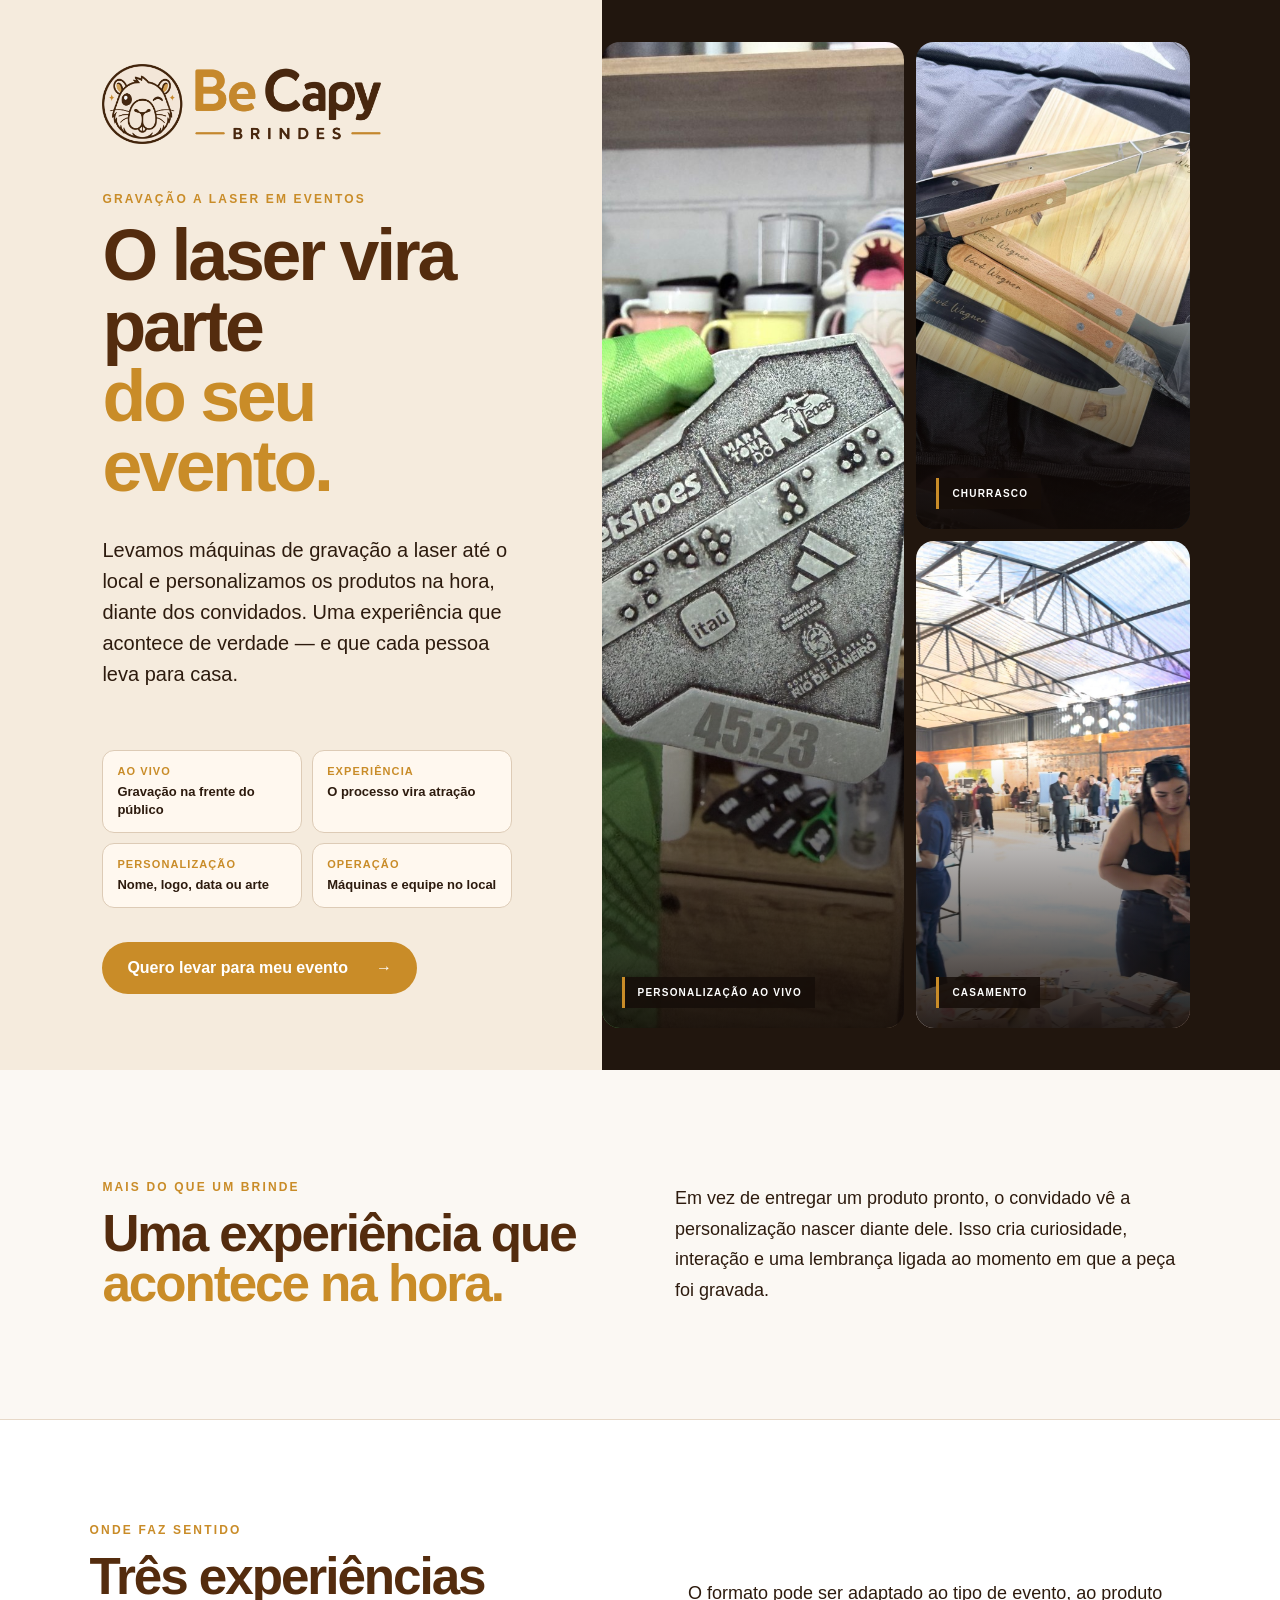
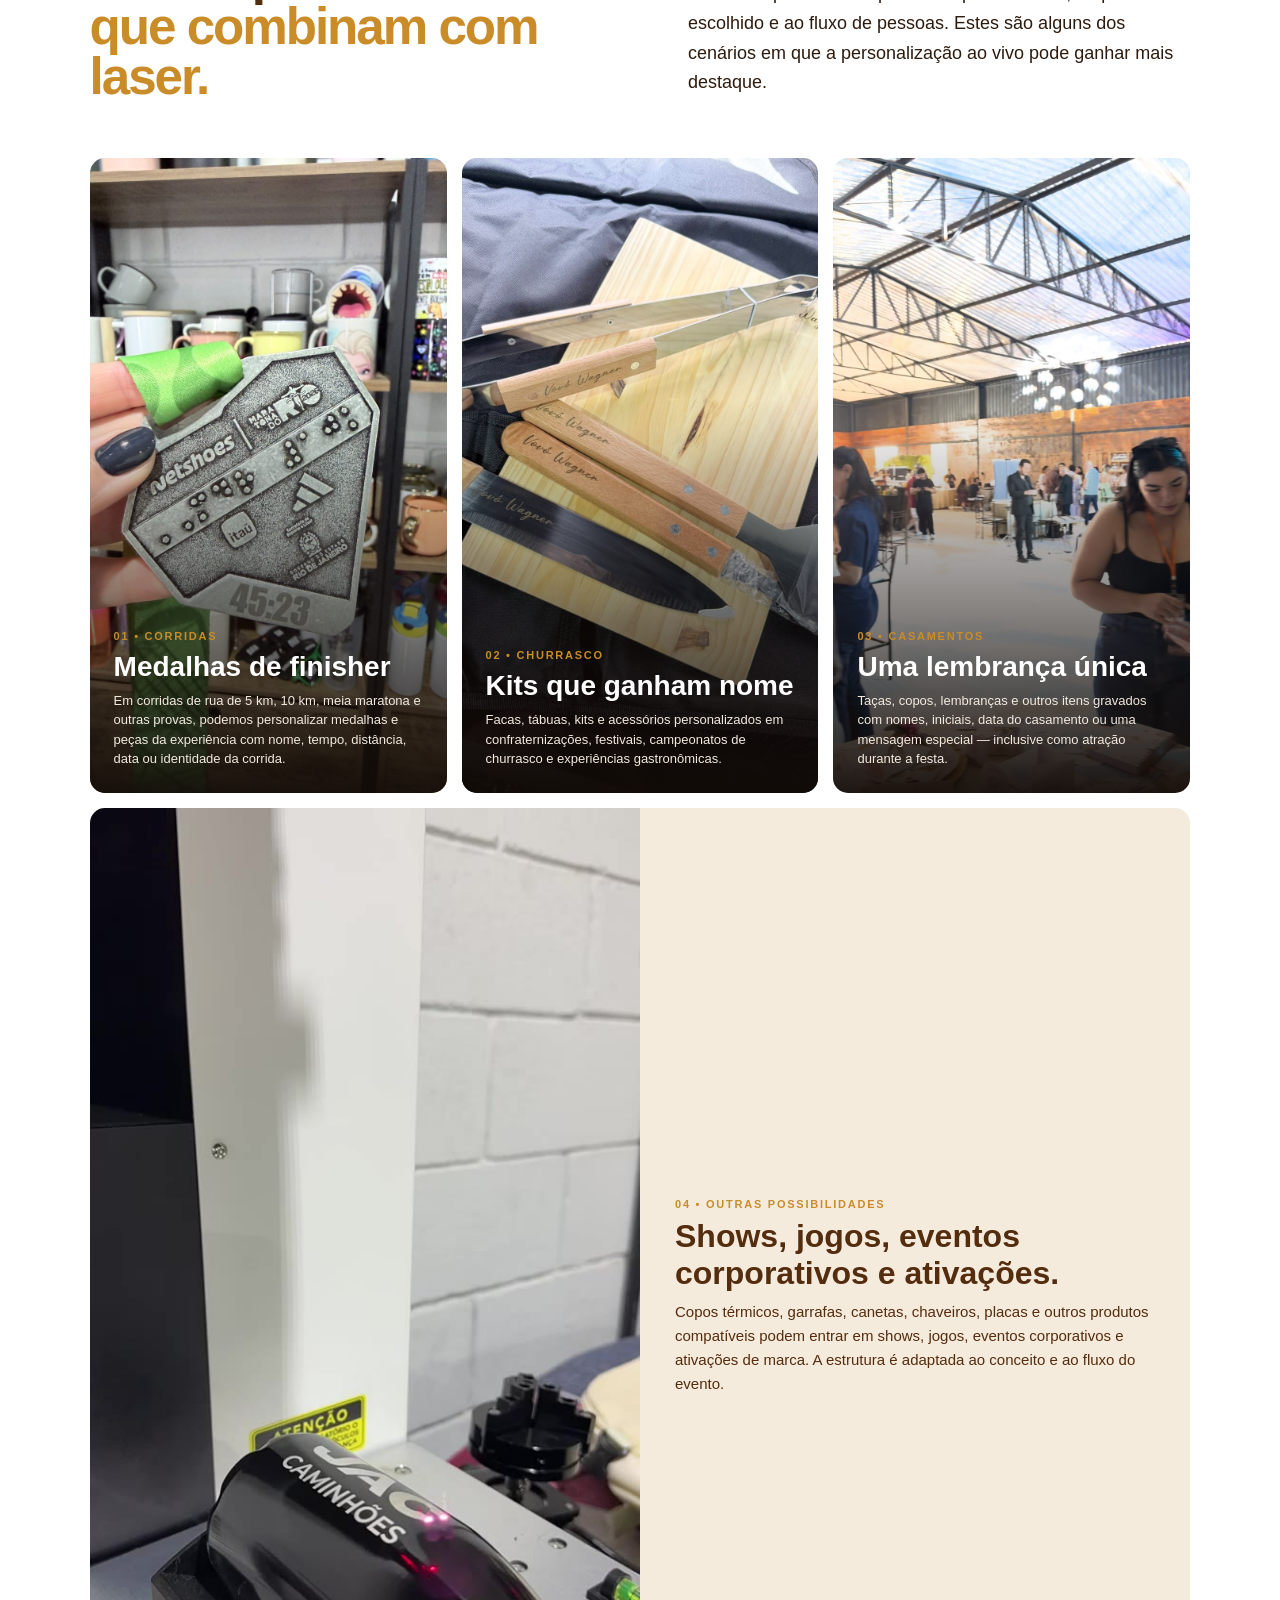
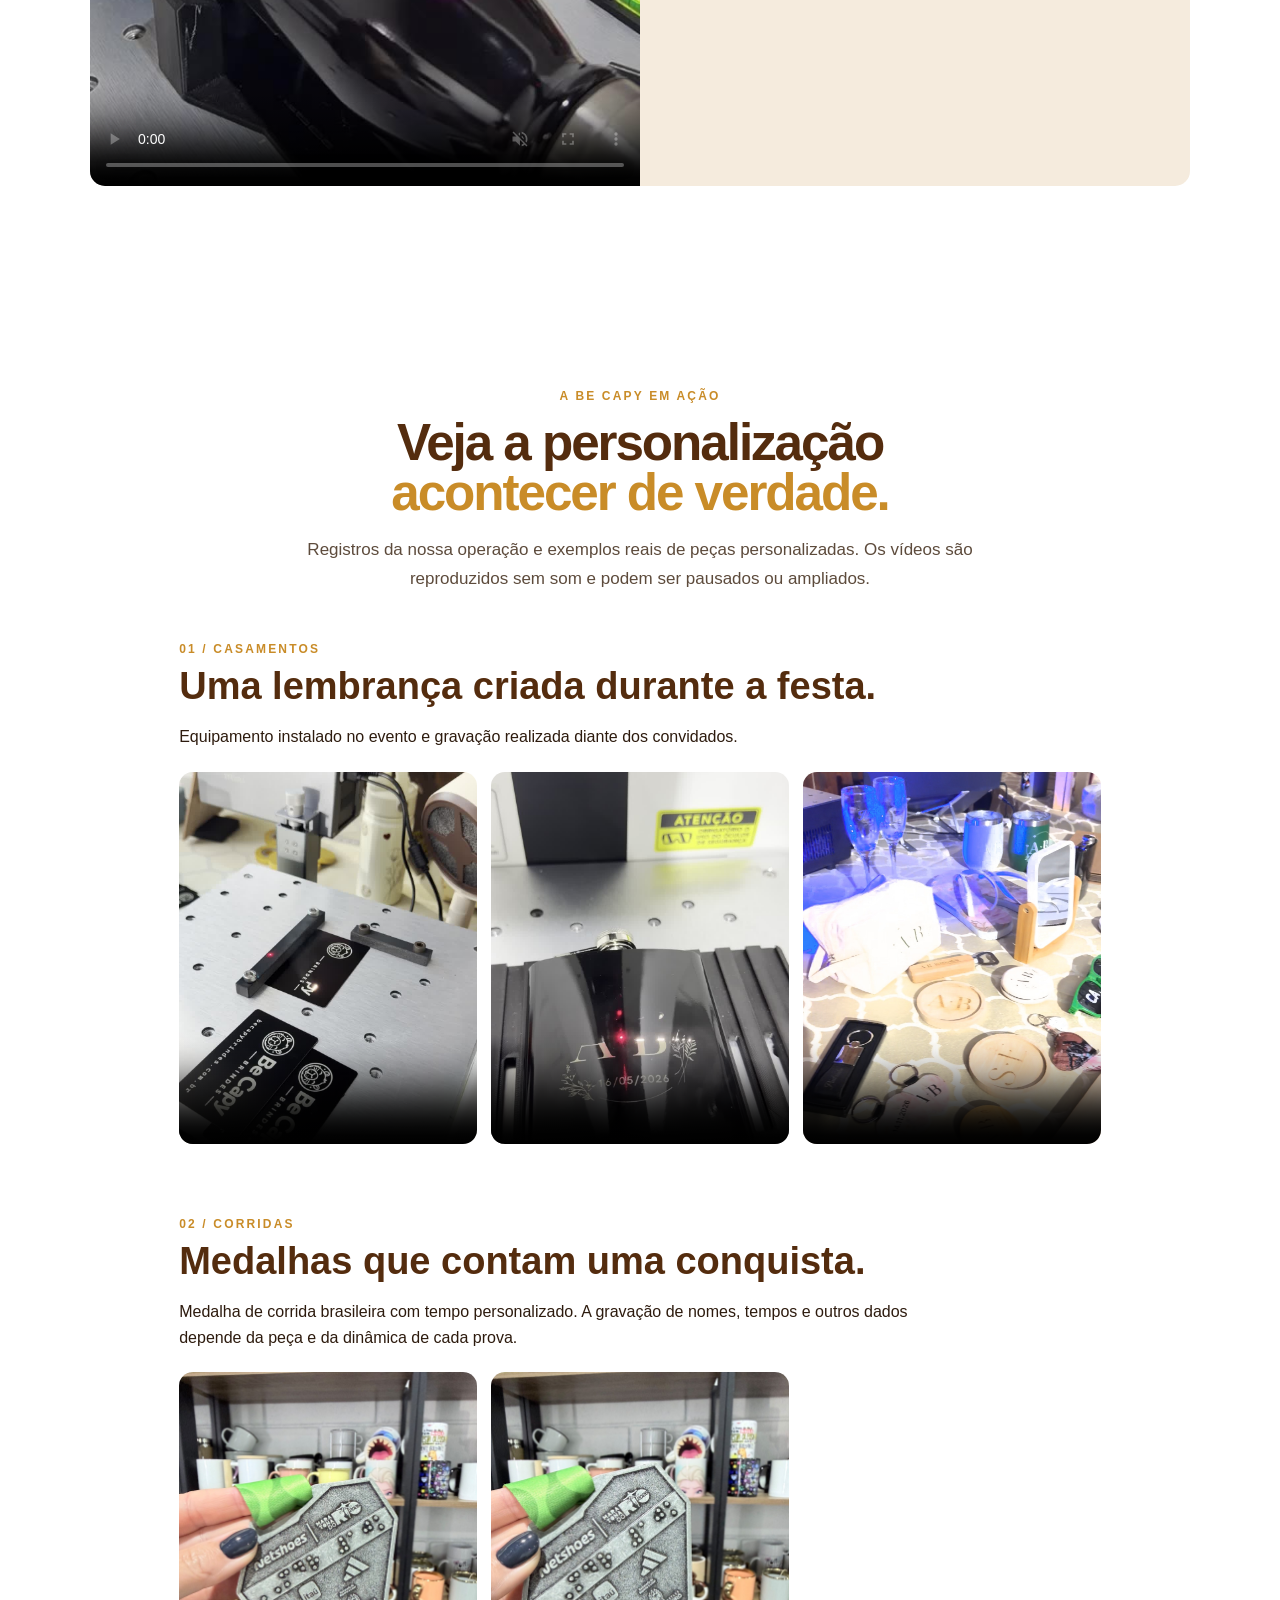
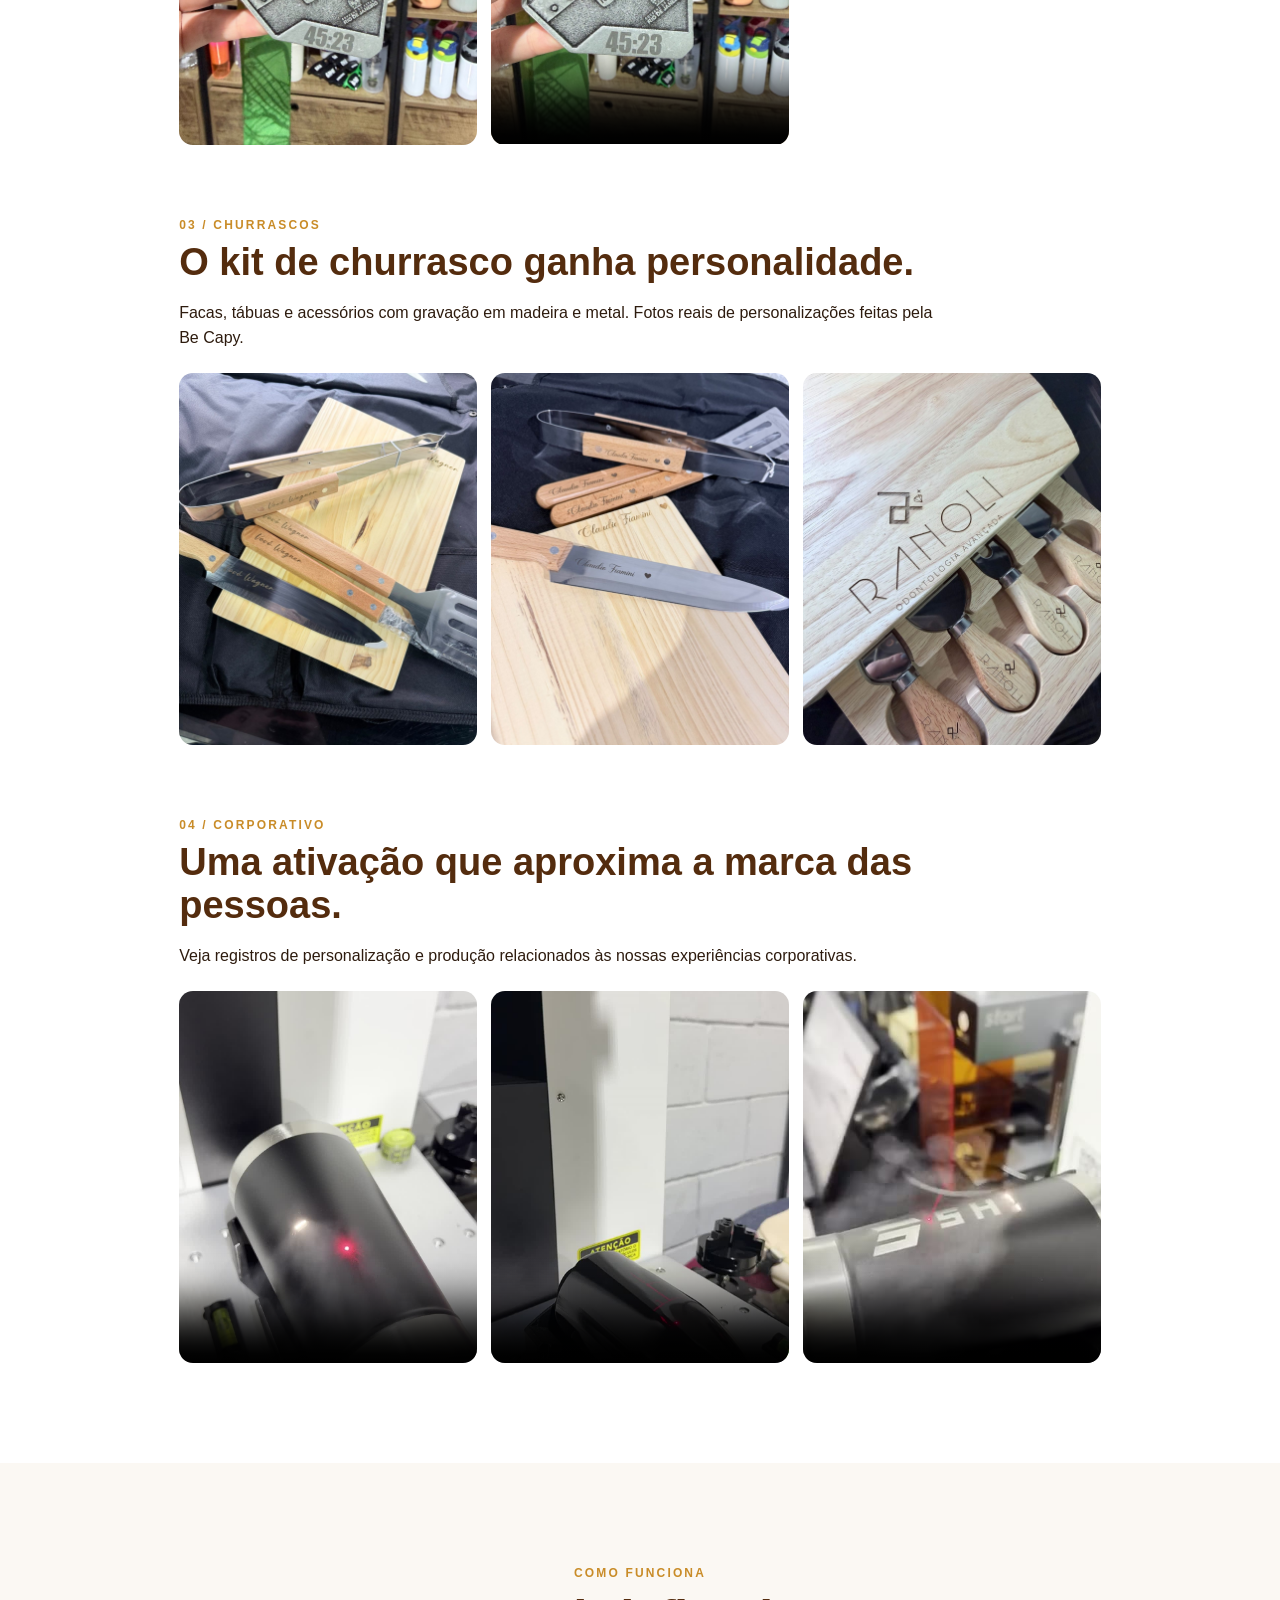
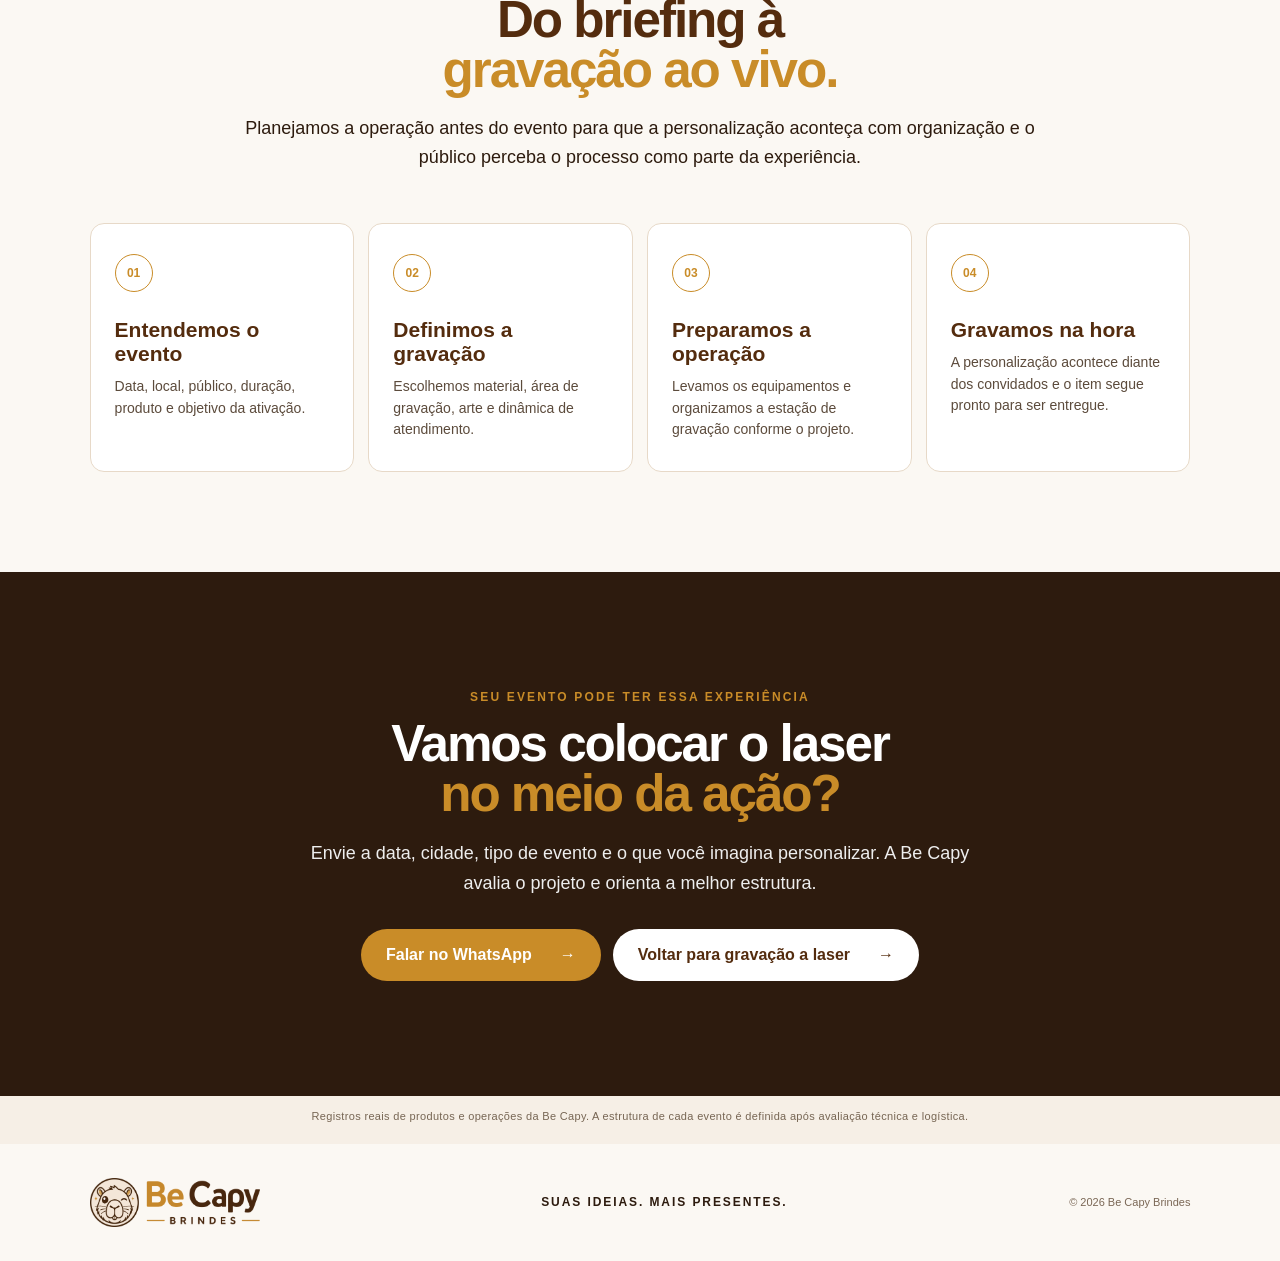
==== commit 59492cb3: "Add files via upload" ====
--- a/eventos/index.html
+++ b/eventos/index.html
@@ -81,7 +81,7 @@
 <div class="experience-group"><div class="experience-heading"><span class="eyebrow">01 / CASAMENTOS</span><h3>Uma lembrança criada durante a festa.</h3><p>Equipamento instalado no evento e gravação realizada diante dos convidados.</p></div><div class="experience-media"><video autoplay muted loop playsinline controls preload="auto" poster="../assets/eventos/casamento-ao-vivo-poster.jpg"><source src="../assets/eventos/casamento-ao-vivo.mp4" type="video/mp4">Seu navegador não suporta vídeo.</video><video autoplay muted loop playsinline controls preload="auto" poster="../assets/eventos/casamento-operacao-poster.jpg"><source src="../assets/eventos/casamento-operacao.mp4" type="video/mp4">Seu navegador não suporta vídeo.</video><video autoplay muted loop playsinline controls preload="auto" poster="../assets/eventos/casamento-vidro.jpg"><source src="../assets/eventos/casamento-vidro-operacao.mp4" type="video/mp4">Seu navegador não suporta vídeo.</video></div></div>
 <div class="experience-group"><div class="experience-heading"><span class="eyebrow">02 / CORRIDAS</span><h3>Medalhas que contam uma conquista.</h3><p>Medalha de corrida brasileira com tempo personalizado. A gravação de nomes, tempos e outros dados depende da peça e da dinâmica de cada prova.</p></div><div class="experience-media"><img src="../assets/eventos/corrida-medalha.jpg" loading="lazy" alt="Medalha de corrida no Brasil com tempo personalizado"><video autoplay muted loop playsinline controls preload="auto" poster="../assets/eventos/corrida-medalha-detalhe.jpg"><source src="../assets/eventos/corrida-medalha-ao-vivo.mp4" type="video/mp4">Seu navegador não suporta vídeo.</video></div></div>
 <div class="experience-group"><div class="experience-heading"><span class="eyebrow">03 / CHURRASCOS</span><h3>O kit de churrasco ganha personalidade.</h3><p>Facas, tábuas e acessórios com gravação em madeira e metal. Fotos reais de personalizações feitas pela Be Capy.</p></div><div class="experience-media"><img src="../assets/eventos/churrasco-kit.jpg" loading="lazy" alt="Kit churrasco com nome gravado"><img src="../assets/eventos/churrasco-facas.jpg" loading="lazy" alt="Facas personalizadas a laser"><img src="../assets/eventos/churrasco-corporativo.jpg" loading="lazy" alt="Kit churrasco corporativo personalizado"></div></div>
-<div class="experience-group"><div class="experience-heading"><span class="eyebrow">04 / CORPORATIVO</span><h3>Uma ativação que aproxima a marca das pessoas.</h3><p>Veja registros de personalização e produção relacionados às nossas experiências corporativas.</p></div><div class="experience-media"><video autoplay muted loop playsinline controls preload="auto" poster="../assets/eventos/corporativo-ativacao-poster.jpg"><source src="../assets/eventos/corporativo-ativacao.mp4" type="video/mp4">Seu navegador não suporta vídeo.</video><video autoplay muted loop playsinline controls preload="auto" poster="../assets/eventos/corporativo-gravacao-poster.jpg"><source src="../assets/eventos/corporativo-gravacao.mp4" type="video/mp4">Seu navegador não suporta vídeo.</video><img src="../assets/eventos/churrasco-tabua.jpg" loading="lazy" alt="Produto personalizado para presente ou ação corporativa"></div></div>
+<div class="experience-group"><div class="experience-heading"><span class="eyebrow">04 / CORPORATIVO</span><h3>Uma ativação que aproxima a marca das pessoas.</h3><p>Veja registros de personalização e produção relacionados às nossas experiências corporativas.</p></div><div class="experience-media"><video autoplay muted loop playsinline controls preload="auto" poster="../assets/eventos/corporativo-ativacao-poster.jpg"><source src="../assets/eventos/corporativo-ativacao.mp4" type="video/mp4">Seu navegador não suporta vídeo.</video><video autoplay muted loop playsinline controls preload="auto" poster="../assets/eventos/corporativo-gravacao-poster.jpg"><source src="../assets/eventos/corporativo-gravacao.mp4" type="video/mp4">Seu navegador não suporta vídeo.</video><video autoplay muted loop playsinline controls preload="auto" poster="../assets/eventos/corporativo-novo-poster.jpg"><source src="../assets/eventos/corporativo-novo.mp4" type="video/mp4">Seu navegador não suporta vídeo.</video></div></div>
 </section>
 <section class="event-how">
 <div class="event-how-head reveal"><span class="eyebrow">COMO FUNCIONA</span><h2>Do briefing à<br><em>gravação ao vivo.</em></h2><p>Planejamos a operação antes do evento para que a personalização aconteça com organização e o público perceba o processo como parte da experiência.</p></div>
--- a/styles.css
+++ b/styles.css
@@ -26,7 +26,7 @@
 .hero-points{display:flex;gap:22px;flex-wrap:wrap;margin-top:34px;font-size:13px;font-weight:700}
 .hero-points span::first-letter{color:var(--gold)}
 .hero-image{position:relative;min-height:760px;overflow:hidden;background:#21160e}
-.hero-image img{width:100%;height:100%;object-fit:cover;object-position:center}
+.hero-image img,.hero-image video{width:100%;height:100%;object-fit:cover;object-position:center;display:block}
 .image-tag{position:absolute;left:35px;bottom:35px;padding:12px 16px;border-left:3px solid var(--gold);background:#1b110dcc;color:#fff;font-size:12px;font-weight:800;letter-spacing:.08em}
 .image-tag small{font-weight:500;opacity:.8}
 .intro{display:grid;grid-template-columns:1fr 1fr;gap:70px;padding:95px 8vw;border-bottom:1px solid var(--line);align-items:end}
@@ -103,13 +103,13 @@
 .btn-dark{background:white;color:var(--brown);box-shadow:none}
 .events-showcase{position:relative;min-height:760px;padding:55px 7vw 55px 0;display:grid;grid-template-columns:1.2fr .8fr;grid-template-rows:1fr 1fr;gap:14px;background:#2d1b0e}
 .event-photo-main{grid-row:1 / span 2;position:relative;overflow:hidden;border-radius:16px;background:#160e09;min-height:640px}
-.event-photo-main img{width:100%;height:100%;object-fit:cover;transition:transform .7s ease}
-.event-photo-main:hover img{transform:scale(1.035)}
+.event-photo-main img,.event-photo-main video{width:100%;height:100%;object-fit:cover;transition:transform .7s ease;display:block}
+.event-photo-main:hover img,.event-photo-main:hover video{transform:scale(1.035)}
 .event-photo-main:after{content:"";position:absolute;inset:0;background:linear-gradient(180deg,transparent 55%,#120a06d9)}
 .event-photo-main span{position:absolute;z-index:2;left:22px;bottom:22px;border-left:3px solid var(--gold);padding:10px 13px;background:#160e09cc;font-size:10px;font-weight:900;letter-spacing:.13em}
 .event-mini{position:relative;overflow:hidden;border-radius:16px;background:#160e09;min-height:240px}
-.event-mini img{width:100%;height:100%;object-fit:cover;transition:transform .6s ease;filter:saturate(.92)}
-.event-mini:hover img{transform:scale(1.045)}
+.event-mini img,.event-mini video{width:100%;height:100%;object-fit:cover;transition:transform .6s ease;filter:saturate(.92);display:block}
+.event-mini:hover img,.event-mini:hover video{transform:scale(1.045)}
 .event-mini:after{content:"";position:absolute;inset:35% 0 0;background:linear-gradient(transparent,#120a06e6)}
 .event-mini b,.event-mini small{position:absolute;z-index:2;left:17px;color:white}
 .event-mini b{bottom:35px;font-size:11px;letter-spacing:.12em}.event-mini small{bottom:14px;font-size:10px;opacity:.88}
@@ -201,8 +201,8 @@
 .real-event-gallery{display:grid;grid-template-columns:1.2fr .8fr;grid-template-rows:1fr 1fr;gap:12px;padding:55px 7vw 55px 0;background:#21160e}
 .real-event-gallery figure{position:relative;overflow:hidden;border-radius:15px;margin:0;min-height:250px;background:#120b07}
 .real-event-gallery figure:first-child{grid-row:1 / span 2;min-height:520px}
-.real-event-gallery img{width:100%;height:100%;object-fit:cover;transition:transform .65s ease;display:block}
-.real-event-gallery figure:hover img{transform:scale(1.04)}
+.real-event-gallery img,.real-event-gallery video{width:100%;height:100%;object-fit:cover;transition:transform .65s ease;display:block}
+.real-event-gallery figure:hover img,.real-event-gallery figure:hover video{transform:scale(1.04)}
 .real-event-gallery figcaption{position:absolute;z-index:2;left:0;right:0;bottom:0;padding:34px 16px 15px;color:white;font-size:11px;line-height:1.4;background:linear-gradient(transparent,#100906e8)}
 
 .event-real-case{padding:100px 7vw;background:#fff}
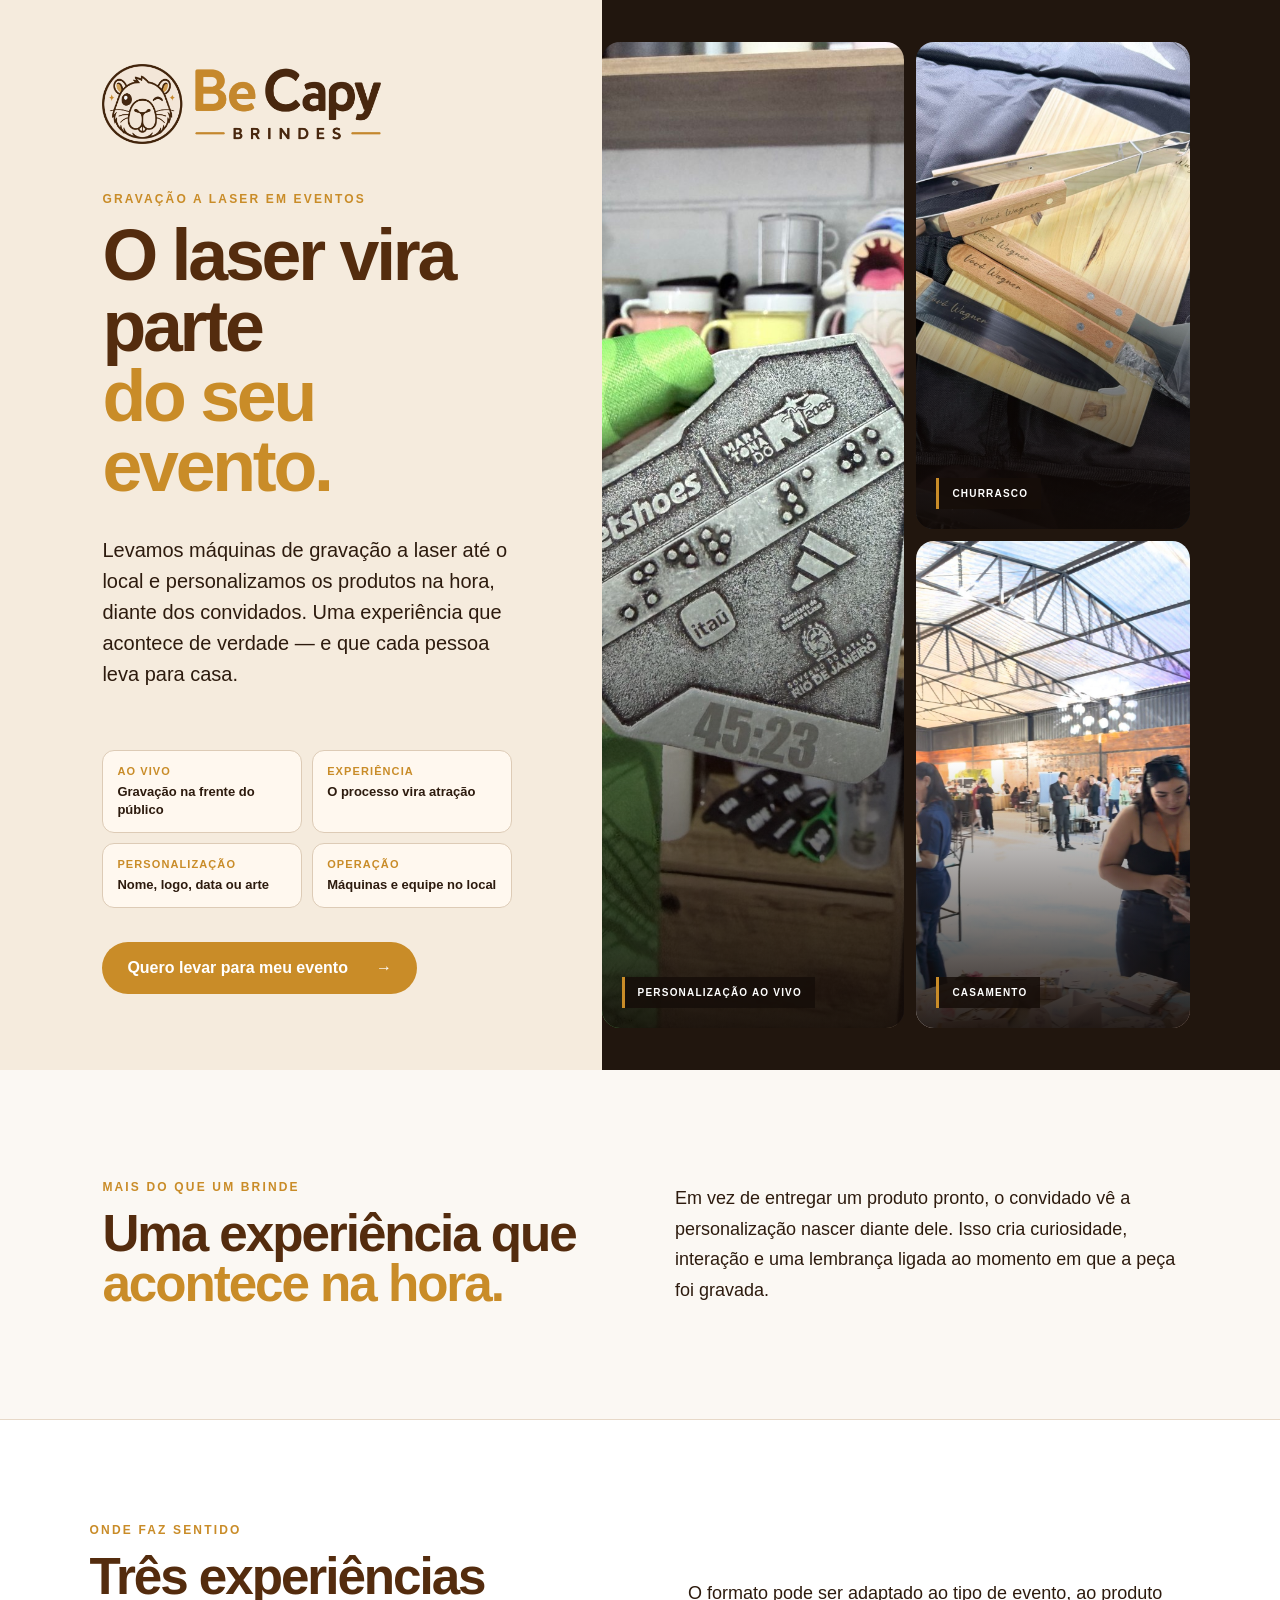
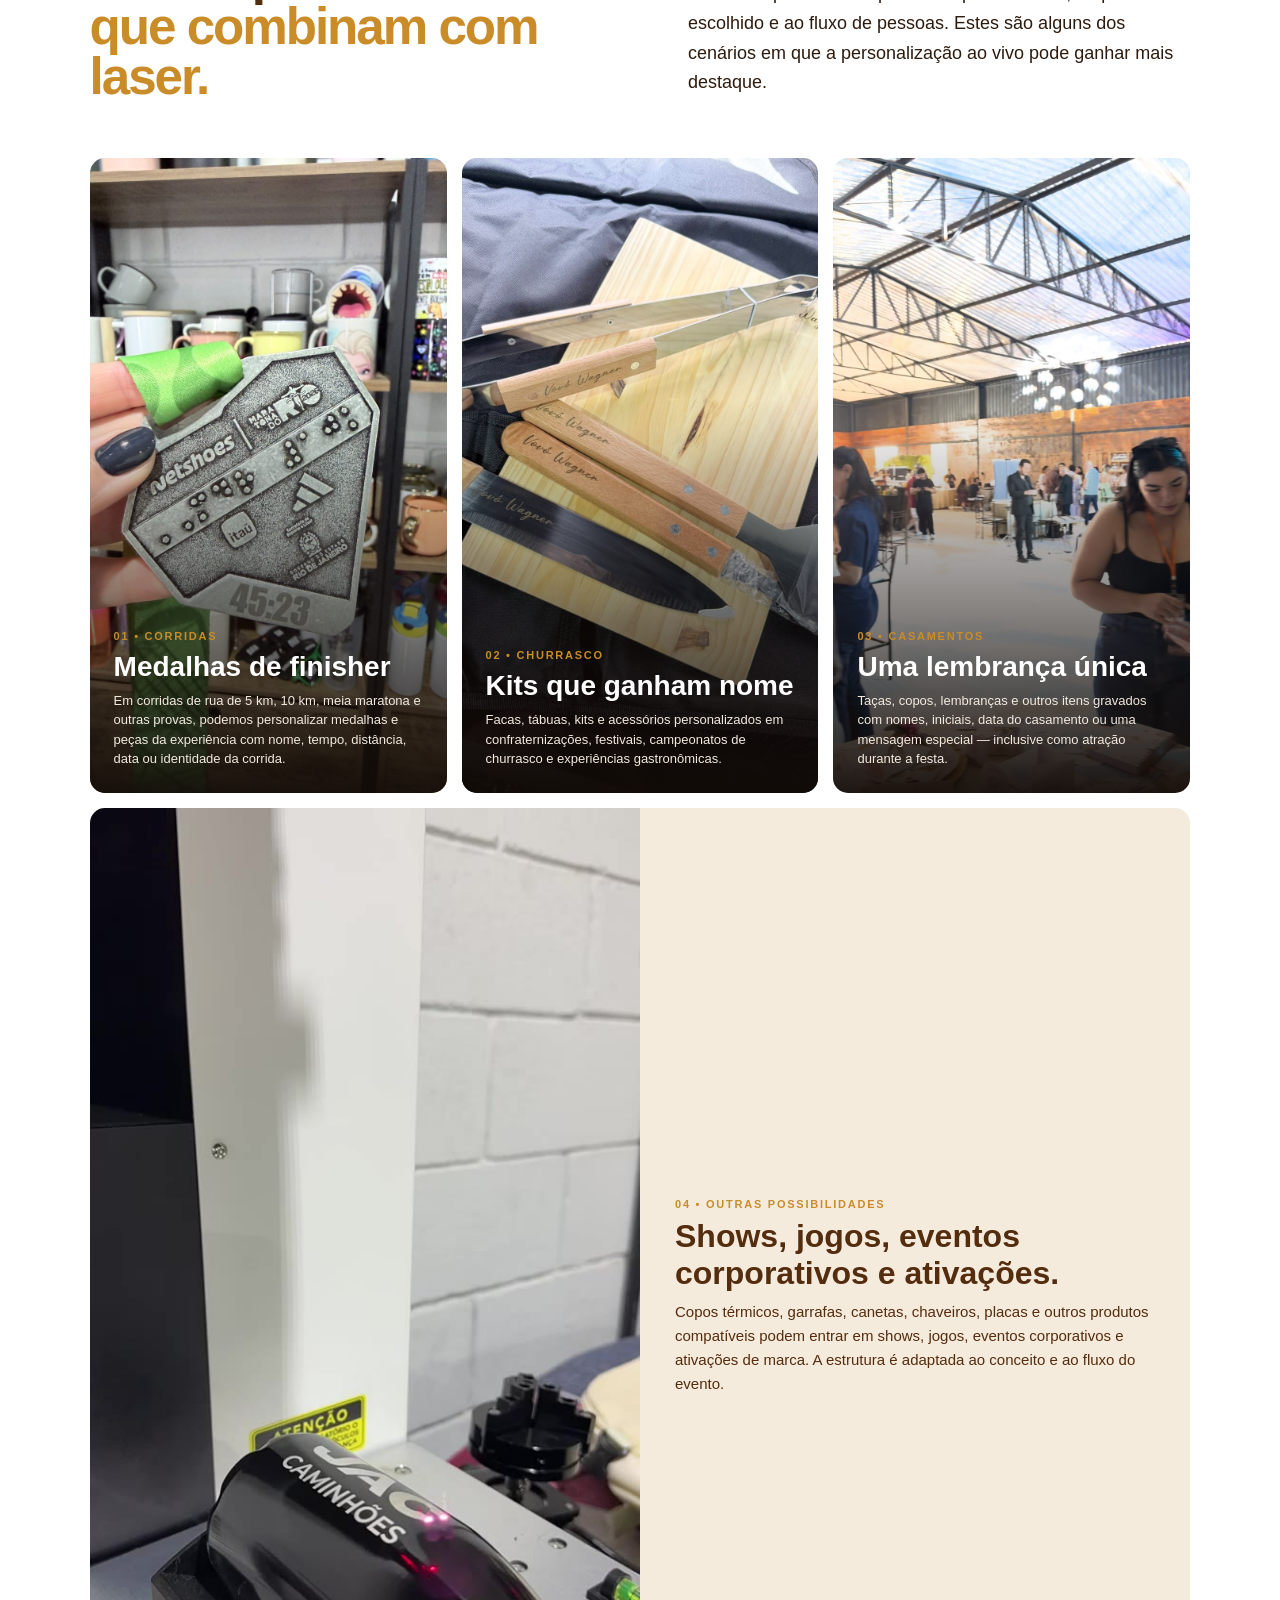
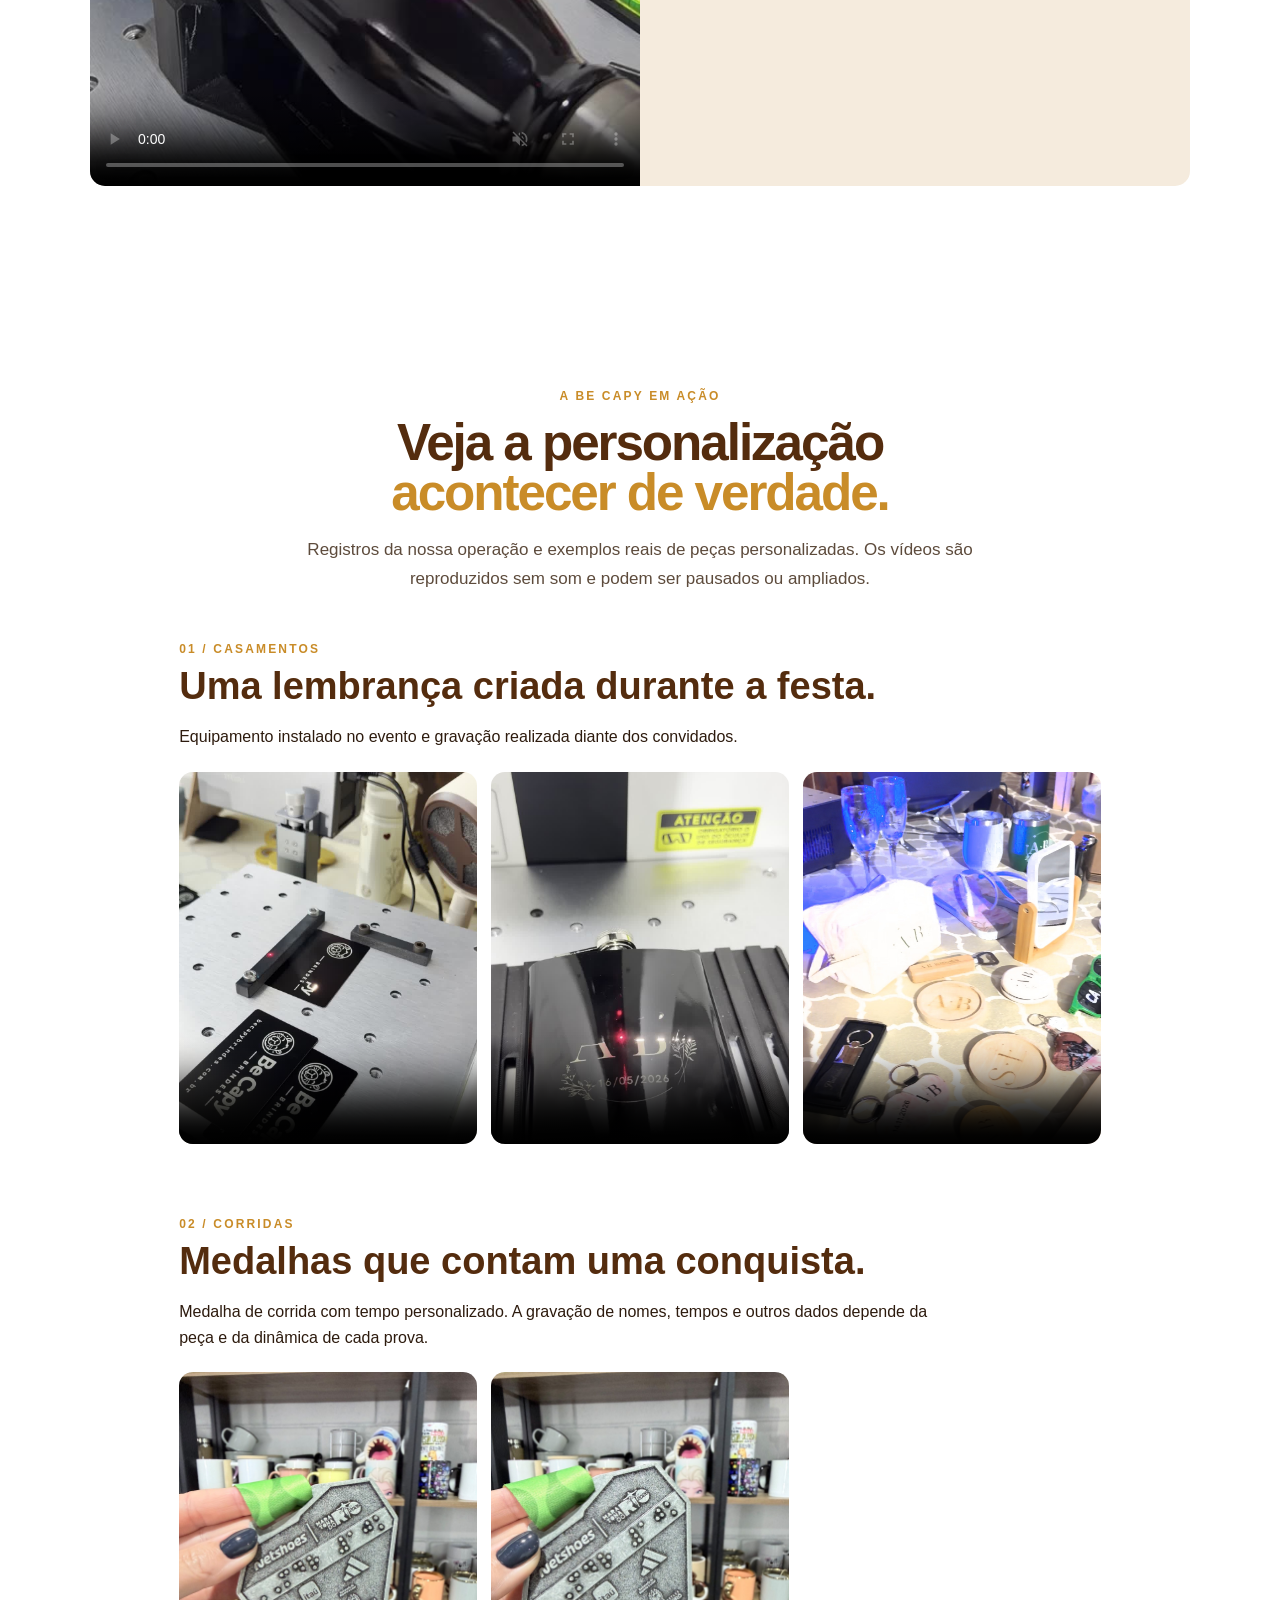
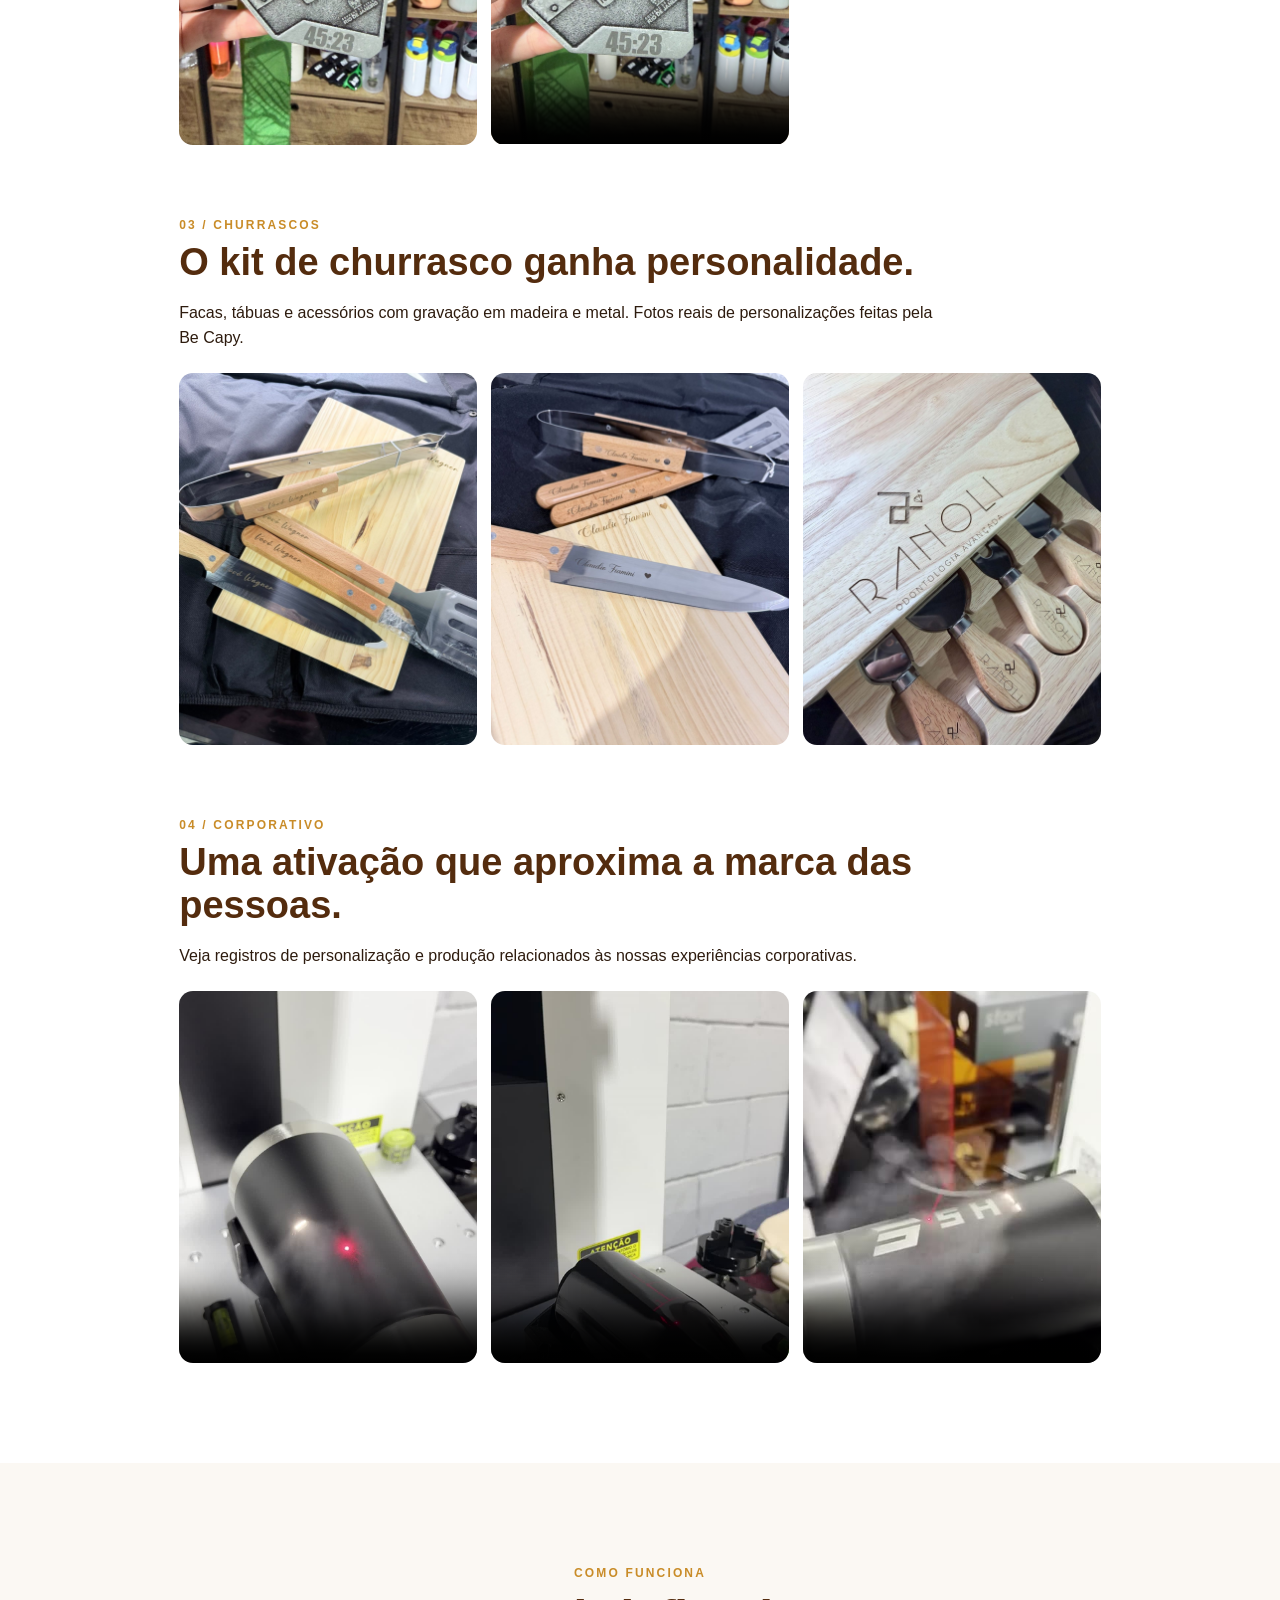
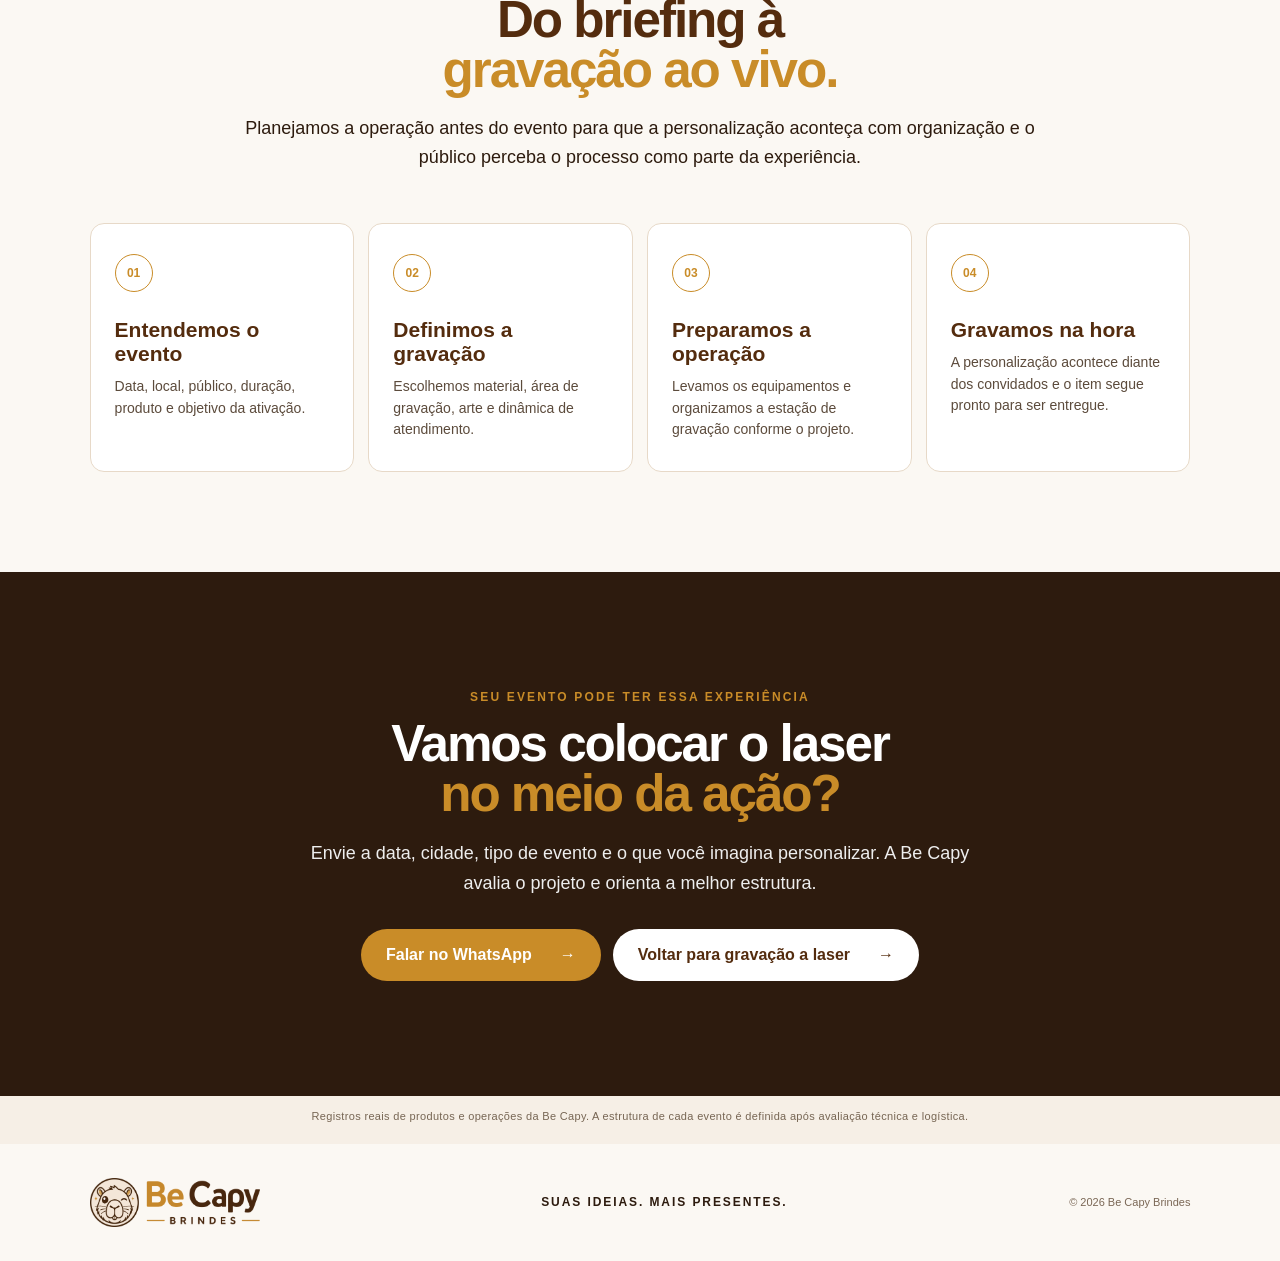
==== commit 0ec56d90: "Update index.html" ====
--- a/eventos/index.html
+++ b/eventos/index.html
@@ -53,7 +53,7 @@
 <a class="btn btn-primary" href="https://wa.me/5511921459297?text=Ol%C3%A1%20Be%20Capy!%20Quero%20levar%20grava%C3%A7%C3%A3o%20a%20laser%20ao%20meu%20evento." target="_blank" rel="noopener">Quero levar para meu evento <span>→</span></a>
 </div>
 <div class="event-visual reveal">
-<div class="event-visual-main"><img src="../assets/eventos/corrida-medalha.jpg" alt="Medalha de corrida brasileira com tempo personalizado"><span class="event-visual-label">PERSONALIZAÇÃO AO VIVO</span></div>
+<div class="event-visual-main"><img src="../assets/eventos/corrida-medalha.jpg" alt="Medalha de corrida com tempo personalizado"><span class="event-visual-label">PERSONALIZAÇÃO AO VIVO</span></div>
 <div class="event-visual-side">
 <div><img src="../assets/eventos/churrasco-kit.jpg" alt="Kit de churrasco personalizado com gravação a laser"><span class="event-visual-label">CHURRASCO</span></div>
 <div><img src="../assets/eventos/wedding-event.jpg" alt="Estação de gravação a laser em casamento"><span class="event-visual-label">CASAMENTO</span></div>
@@ -79,7 +79,7 @@
 <section class="event-real-case" id="experiencias">
 <div class="event-real-head"><span class="eyebrow">A BE CAPY EM AÇÃO</span><h2>Veja a personalização<br><em>acontecer de verdade.</em></h2><p>Registros da nossa operação e exemplos reais de peças personalizadas. Os vídeos são reproduzidos sem som e podem ser pausados ou ampliados.</p></div>
 <div class="experience-group"><div class="experience-heading"><span class="eyebrow">01 / CASAMENTOS</span><h3>Uma lembrança criada durante a festa.</h3><p>Equipamento instalado no evento e gravação realizada diante dos convidados.</p></div><div class="experience-media"><video autoplay muted loop playsinline controls preload="auto" poster="../assets/eventos/casamento-ao-vivo-poster.jpg"><source src="../assets/eventos/casamento-ao-vivo.mp4" type="video/mp4">Seu navegador não suporta vídeo.</video><video autoplay muted loop playsinline controls preload="auto" poster="../assets/eventos/casamento-operacao-poster.jpg"><source src="../assets/eventos/casamento-operacao.mp4" type="video/mp4">Seu navegador não suporta vídeo.</video><video autoplay muted loop playsinline controls preload="auto" poster="../assets/eventos/casamento-vidro.jpg"><source src="../assets/eventos/casamento-vidro-operacao.mp4" type="video/mp4">Seu navegador não suporta vídeo.</video></div></div>
-<div class="experience-group"><div class="experience-heading"><span class="eyebrow">02 / CORRIDAS</span><h3>Medalhas que contam uma conquista.</h3><p>Medalha de corrida brasileira com tempo personalizado. A gravação de nomes, tempos e outros dados depende da peça e da dinâmica de cada prova.</p></div><div class="experience-media"><img src="../assets/eventos/corrida-medalha.jpg" loading="lazy" alt="Medalha de corrida no Brasil com tempo personalizado"><video autoplay muted loop playsinline controls preload="auto" poster="../assets/eventos/corrida-medalha-detalhe.jpg"><source src="../assets/eventos/corrida-medalha-ao-vivo.mp4" type="video/mp4">Seu navegador não suporta vídeo.</video></div></div>
+<div class="experience-group"><div class="experience-heading"><span class="eyebrow">02 / CORRIDAS</span><h3>Medalhas que contam uma conquista.</h3><p>Medalha de corrida com tempo personalizado. A gravação de nomes, tempos e outros dados depende da peça e da dinâmica de cada prova.</p></div><div class="experience-media"><img src="../assets/eventos/corrida-medalha.jpg" loading="lazy" alt="Medalha de corrida no Brasil com tempo personalizado"><video autoplay muted loop playsinline controls preload="auto" poster="../assets/eventos/corrida-medalha-detalhe.jpg"><source src="../assets/eventos/corrida-medalha-ao-vivo.mp4" type="video/mp4">Seu navegador não suporta vídeo.</video></div></div>
 <div class="experience-group"><div class="experience-heading"><span class="eyebrow">03 / CHURRASCOS</span><h3>O kit de churrasco ganha personalidade.</h3><p>Facas, tábuas e acessórios com gravação em madeira e metal. Fotos reais de personalizações feitas pela Be Capy.</p></div><div class="experience-media"><img src="../assets/eventos/churrasco-kit.jpg" loading="lazy" alt="Kit churrasco com nome gravado"><img src="../assets/eventos/churrasco-facas.jpg" loading="lazy" alt="Facas personalizadas a laser"><img src="../assets/eventos/churrasco-corporativo.jpg" loading="lazy" alt="Kit churrasco corporativo personalizado"></div></div>
 <div class="experience-group"><div class="experience-heading"><span class="eyebrow">04 / CORPORATIVO</span><h3>Uma ativação que aproxima a marca das pessoas.</h3><p>Veja registros de personalização e produção relacionados às nossas experiências corporativas.</p></div><div class="experience-media"><video autoplay muted loop playsinline controls preload="auto" poster="../assets/eventos/corporativo-ativacao-poster.jpg"><source src="../assets/eventos/corporativo-ativacao.mp4" type="video/mp4">Seu navegador não suporta vídeo.</video><video autoplay muted loop playsinline controls preload="auto" poster="../assets/eventos/corporativo-gravacao-poster.jpg"><source src="../assets/eventos/corporativo-gravacao.mp4" type="video/mp4">Seu navegador não suporta vídeo.</video><video autoplay muted loop playsinline controls preload="auto" poster="../assets/eventos/corporativo-novo-poster.jpg"><source src="../assets/eventos/corporativo-novo.mp4" type="video/mp4">Seu navegador não suporta vídeo.</video></div></div>
 </section>
--- a/styles.css
+++ b/styles.css
@@ -234,3 +234,64 @@
  .event-real-grid figure:first-child{grid-column:auto;min-height:380px}
  .event-real-grid figure{min-height:330px}
 }
+
+/* V9 — ajuste mobile da página principal */
+@media (max-width: 900px){
+  .hero{grid-template-columns:1fr;min-height:0}
+  .hero-copy{padding:38px 7vw 46px}
+  .brand-logo{width:min(240px,72%);margin-bottom:28px}
+  .hero-image{min-height:58vw;max-height:520px}
+  .hero-image video{object-position:center}
+  .intro{padding:70px 7vw;gap:24px}
+  .events{grid-template-columns:1fr;min-height:0}
+  .events-copy{padding:72px 7vw 48px}
+  .events-copy h2{font-size:clamp(38px,8vw,56px)}
+  .events-showcase{min-height:0;padding:0 7vw 70px;grid-template-columns:1fr 1fr;grid-template-rows:auto auto;gap:12px}
+  .event-photo-main{grid-column:1 / -1;grid-row:auto;min-height:520px}
+  .event-mini{min-height:260px}
+  .event-runner{position:relative;right:auto;bottom:auto;left:auto;grid-column:1 / -1;margin-top:0}
+}
+
+@media (max-width:560px){
+  .hero-copy{padding:34px 6vw 40px}
+  .brand-logo{width:205px;margin-bottom:24px}
+  .eyebrow{font-size:10px;letter-spacing:.16em}
+  h1{font-size:45px;line-height:.96}
+  .lead{font-size:16px;line-height:1.55;margin:17px 0 24px}
+  .btn{width:100%;padding:15px 20px;gap:16px}
+  .hero-points{display:grid;grid-template-columns:1fr;gap:9px;margin-top:25px;font-size:12px}
+  .event-teaser{margin-top:25px}
+  .hero-image{min-height:430px;max-height:none}
+  .image-tag{left:18px;bottom:18px;font-size:10px}
+
+  .intro{padding:58px 6vw;gap:20px}
+  .intro h2{font-size:38px}
+
+  /* A seção de eventos não fica mais espremida em duas colunas no celular. */
+  .events{display:block;min-height:0}
+  .events-copy{padding:62px 6vw 38px}
+  .events-copy h2{font-size:40px;line-height:.98}
+  .events-copy p{font-size:16px;line-height:1.6;margin:18px 0 24px}
+  .event-pills{gap:7px;margin-bottom:27px}
+  .event-pills span{font-size:10px;padding:8px 11px}
+  .events-showcase{display:grid;grid-template-columns:1fr 1fr;grid-template-rows:auto auto auto;min-height:0;padding:0 6vw 58px;gap:9px}
+  .event-photo-main{grid-column:1 / -1;grid-row:auto;min-height:430px;border-radius:14px}
+  .event-mini{min-height:220px;border-radius:14px}
+  .event-mini b{bottom:32px;font-size:10px}
+  .event-mini small{bottom:12px;font-size:9px}
+  .event-runner{grid-column:1 / -1;margin:0;padding:12px 13px;border-radius:12px;gap:10px}
+  .medal-icon{width:36px;height:36px;flex-basis:36px}
+  .event-runner small{font-size:10px}
+
+  .real-event-copy{padding:58px 6vw 38px}
+  .real-event-gallery{padding:0 6vw 52px}
+  .event-real-case{padding:58px 6vw}
+}
+
+/* V10 — CTA de eventos em destaque */
+.event-cta{display:flex;align-items:center;gap:16px;width:min(100%,610px);padding:18px 20px;border:1px solid var(--gold);border-radius:12px;background:var(--gold);color:#2b1708;text-decoration:none;box-shadow:0 12px 30px #00000022;transition:transform .22s ease,box-shadow .22s ease,background .22s ease}
+.event-cta:hover{transform:translateY(-3px);background:#d59a32;box-shadow:0 18px 36px #00000030}
+.event-cta-kicker{font-size:9px;font-weight:900;letter-spacing:.14em;white-space:nowrap;opacity:.78}
+.event-cta strong{font-size:15px;line-height:1.2;letter-spacing:.01em;flex:1}
+.event-cta-arrow{font-size:25px;line-height:1;font-weight:400}
+@media(max-width:560px){.event-cta{width:100%;padding:18px 17px;gap:10px;flex-wrap:wrap}.event-cta-kicker{width:100%;font-size:9px}.event-cta strong{font-size:16px}.event-cta-arrow{margin-left:auto}}
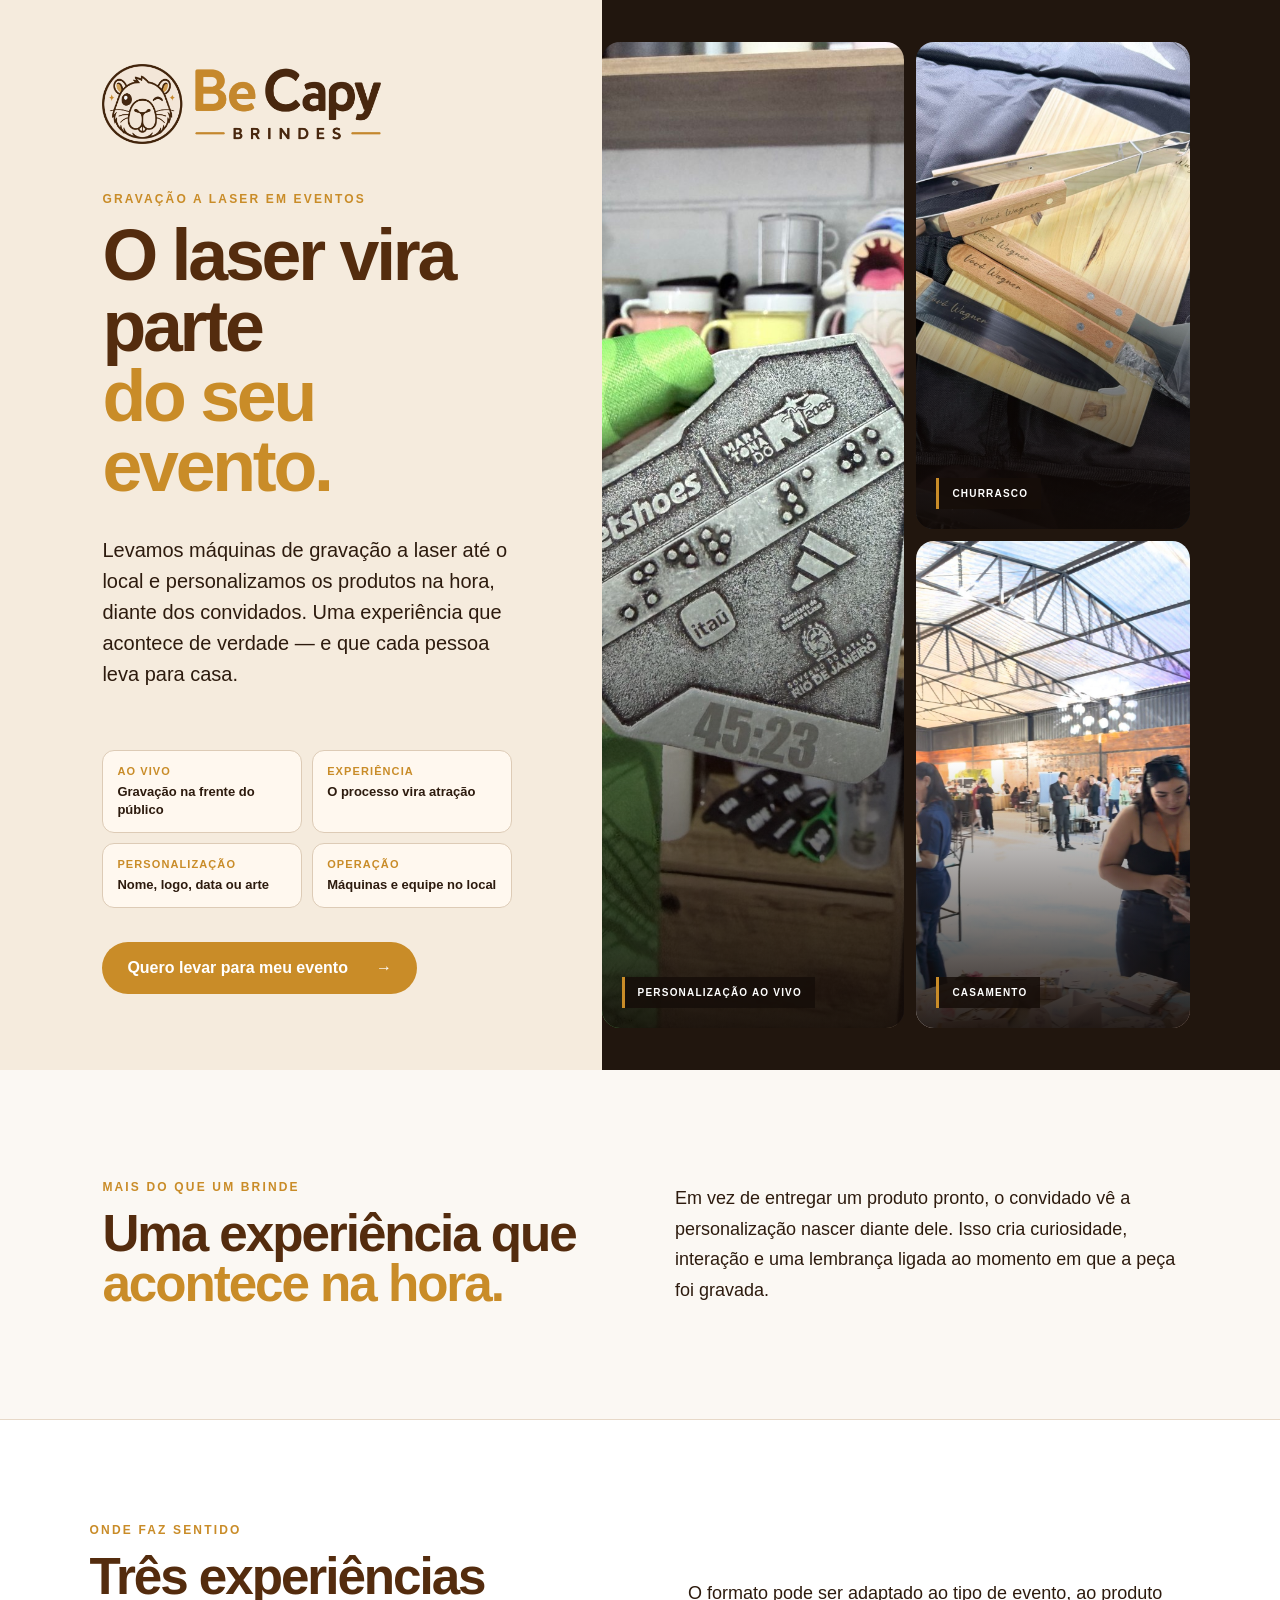
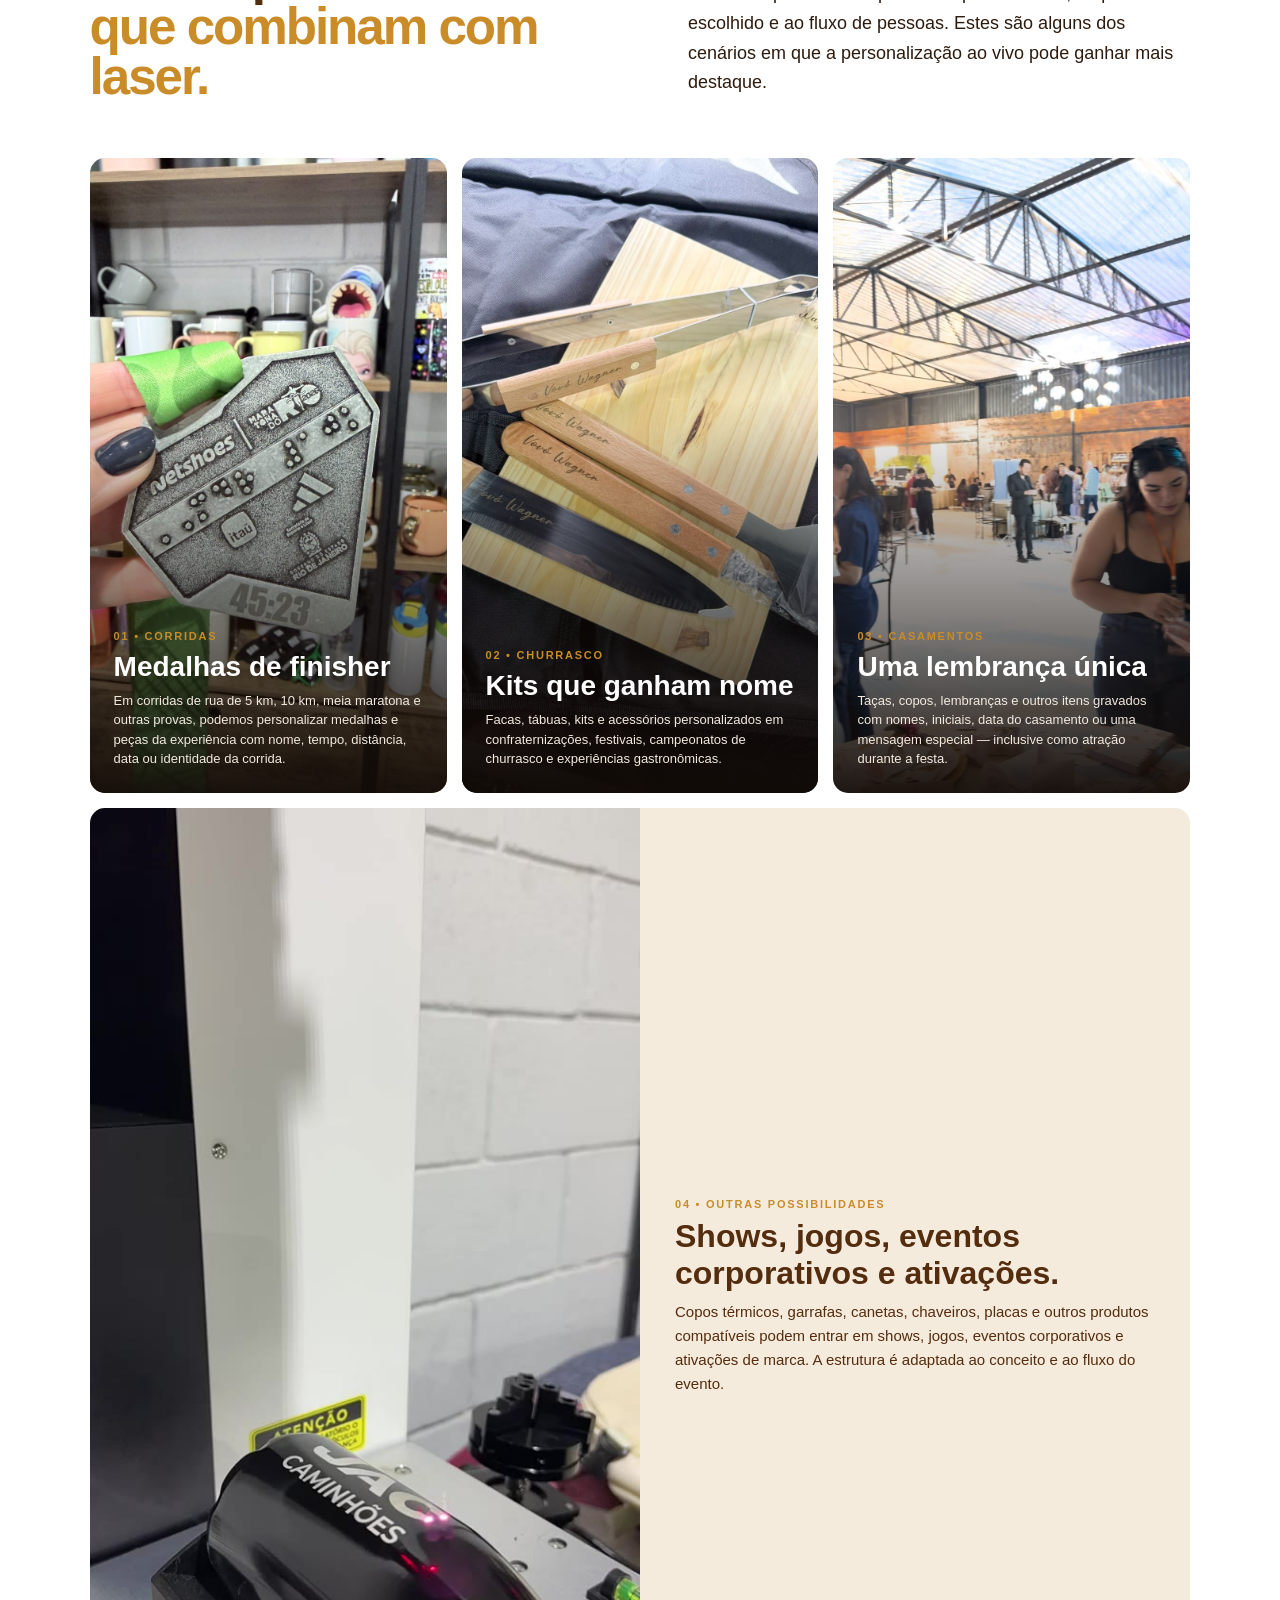
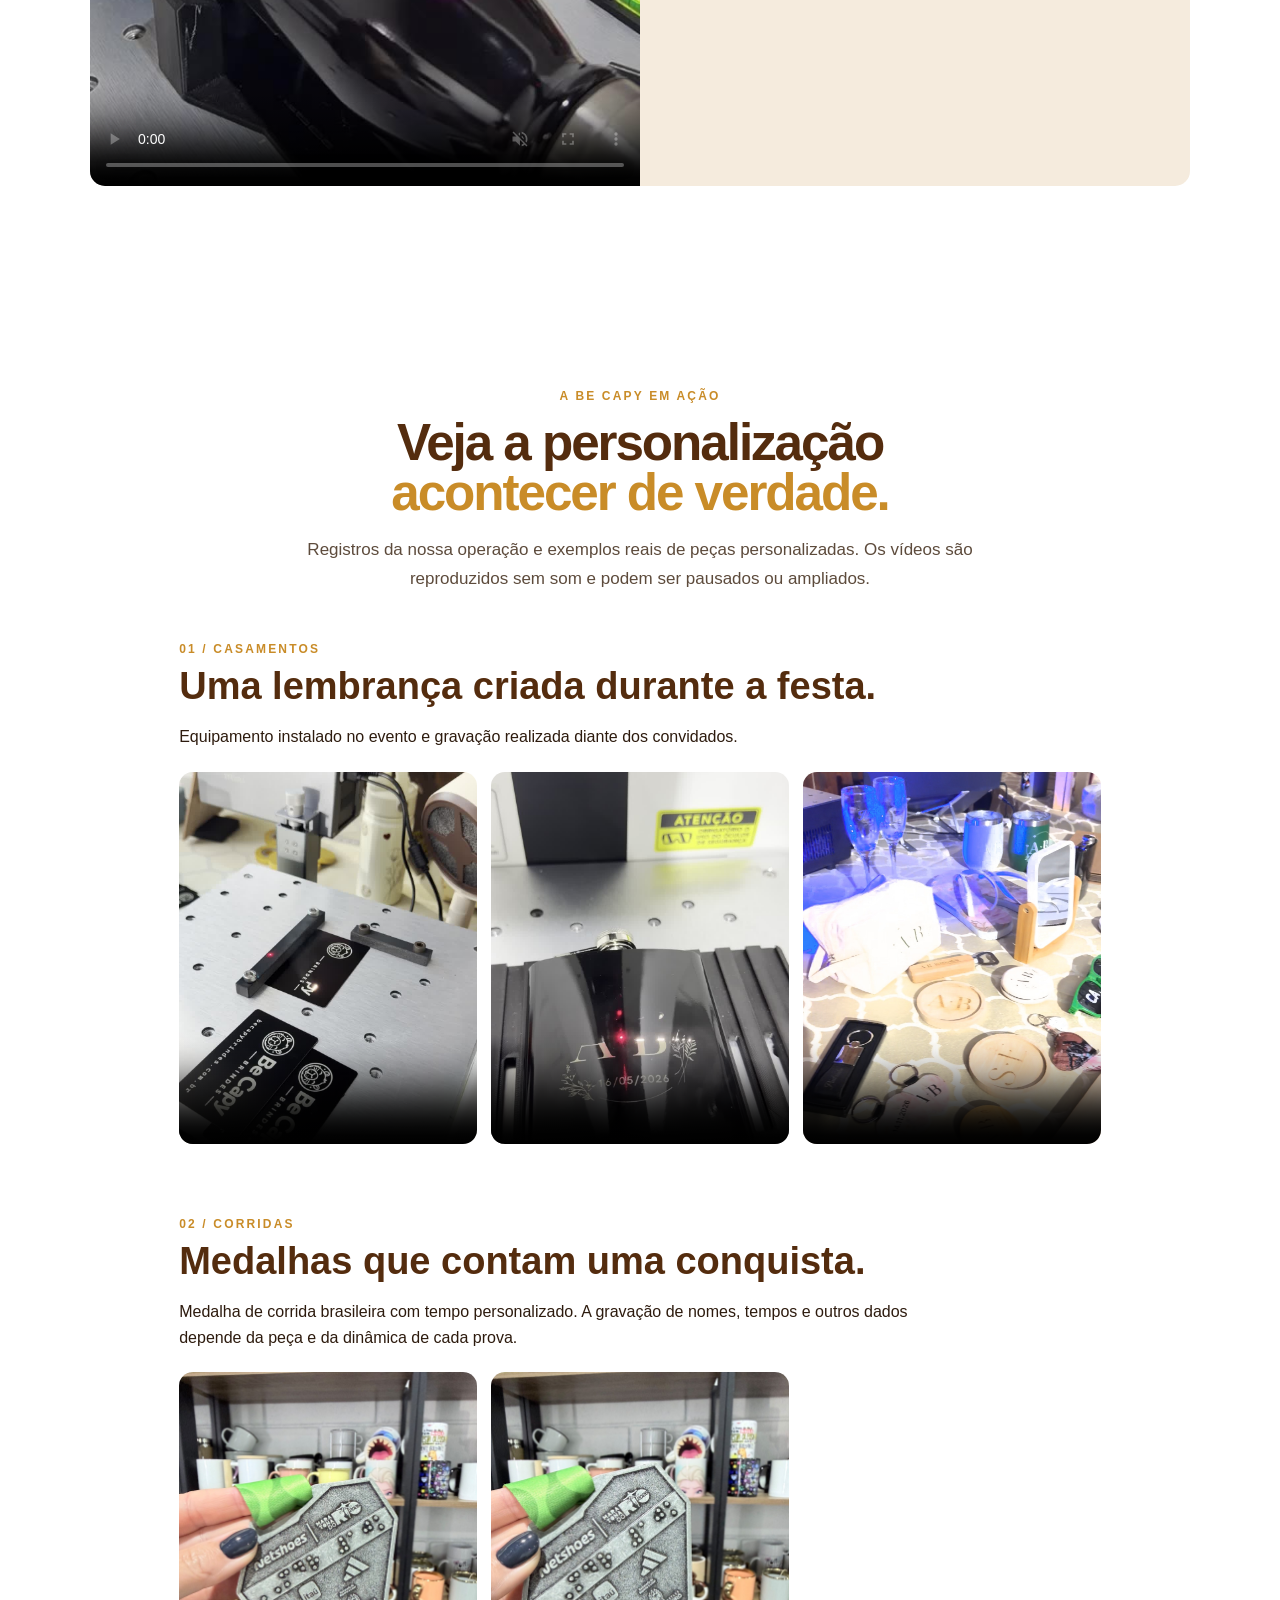
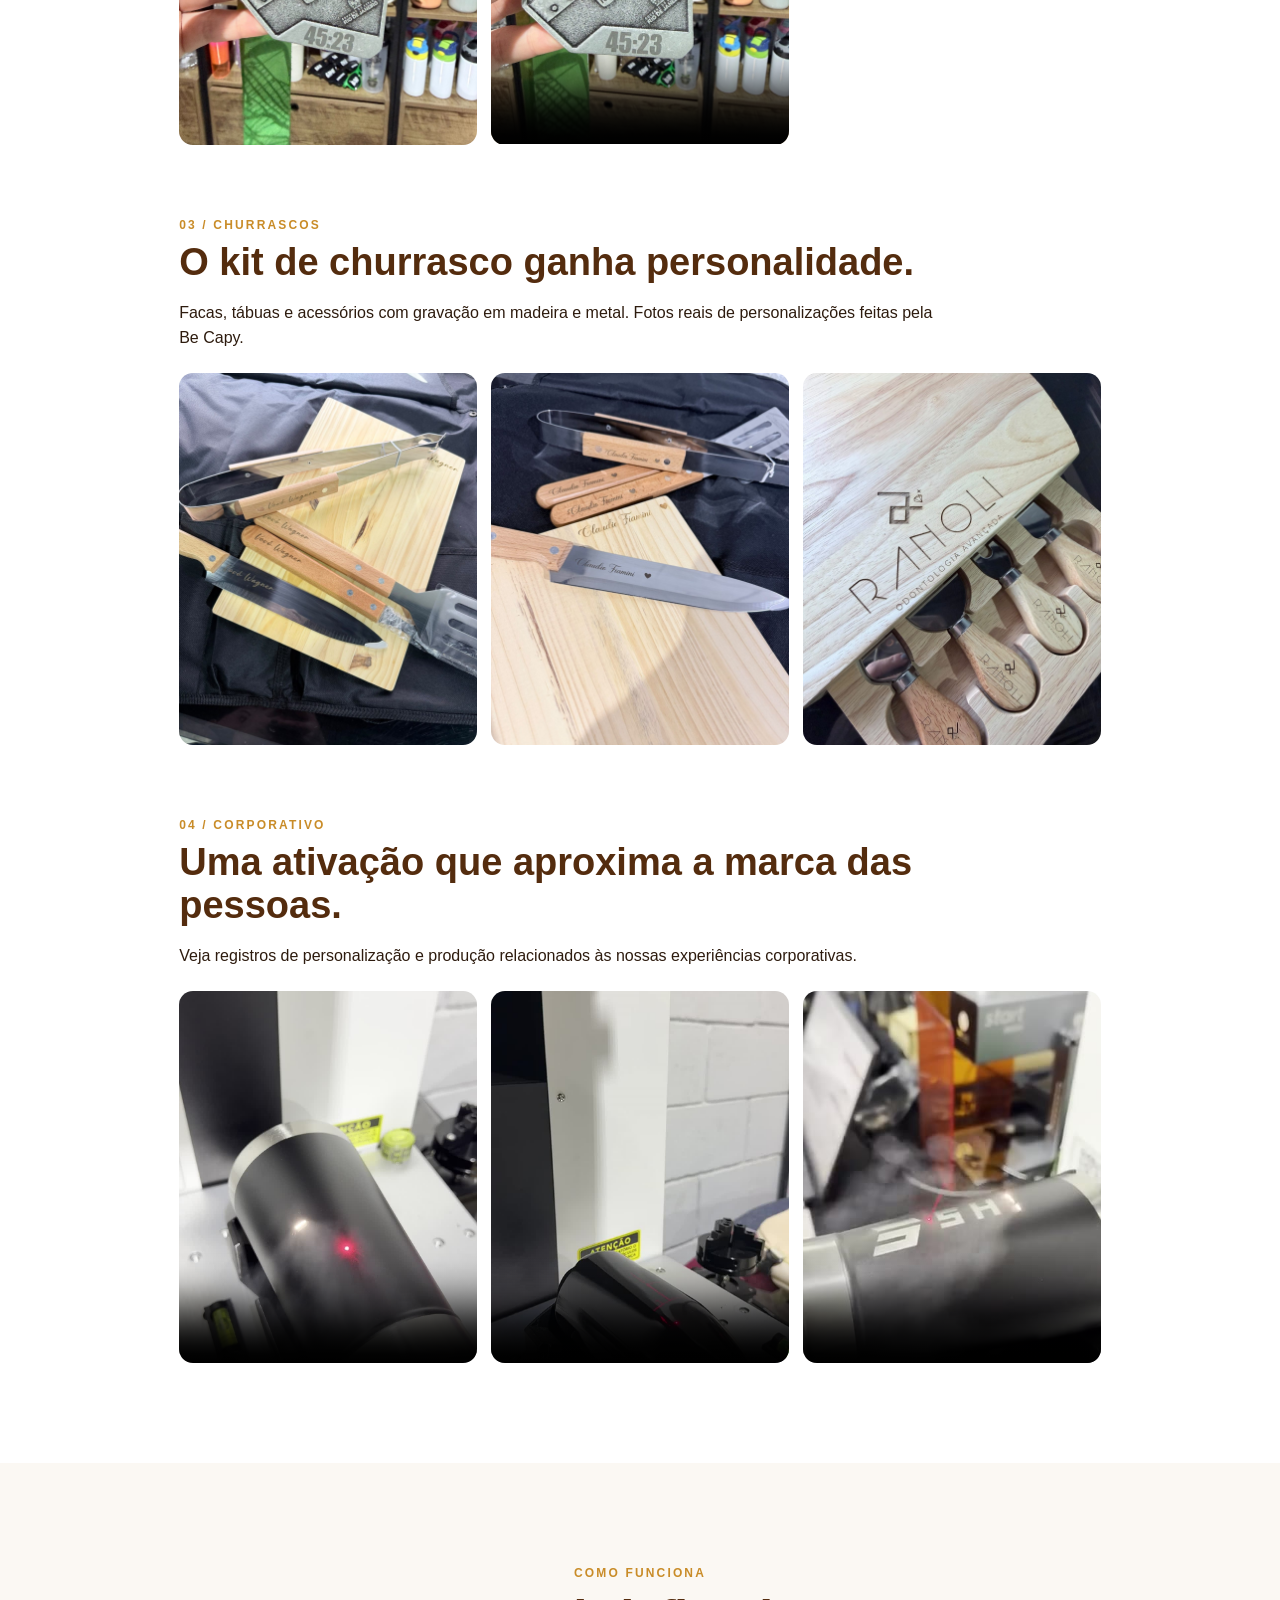
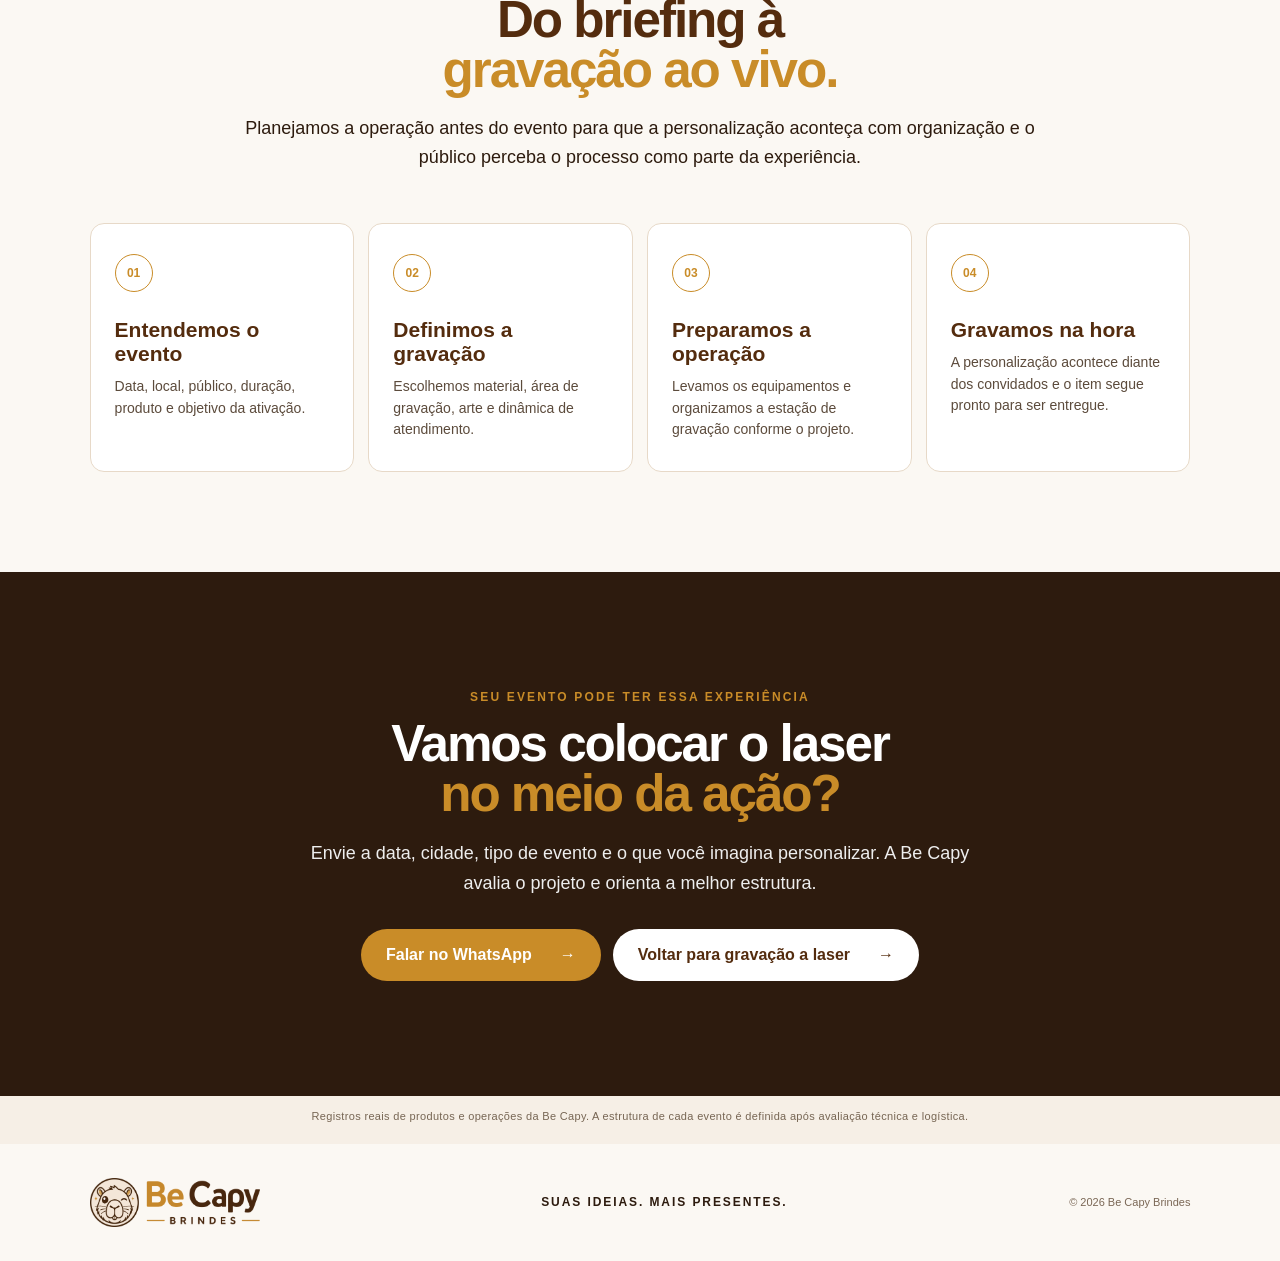
==== commit 34397dab: "Add files via upload" ====
--- a/eventos/index.html
+++ b/eventos/index.html
@@ -8,6 +8,7 @@
 <meta name="theme-color" content="#542C0E">
 <meta property="og:title" content="Gravação a Laser em Eventos | Be Capy Brindes">
 <meta property="og:description" content="Personalização a laser ao vivo, diante dos convidados. Corridas, churrascos, casamentos e ativações de marca.">
+<link rel="canonical" href="https://laser.becapybrindes.com.br/eventos/">
 <link rel="icon" href="../assets/favicon.png">
 <link rel="stylesheet" href="../styles.css">
 <style>
@@ -34,6 +35,26 @@
 .event-image-note{padding:14px 7vw 22px;background:#f6efe6;color:#776654;text-align:center;font-size:11px;letter-spacing:.03em}
 .experience-group{margin:45px 7vw 70px}.experience-heading{max-width:770px;margin-bottom:22px}.experience-heading h3{font-family:Manrope,sans-serif;color:var(--brown);font-size:clamp(24px,3vw,38px);margin:8px 0}.experience-heading p{font-size:16px;line-height:1.6}.experience-media{display:grid;grid-template-columns:repeat(3,minmax(0,1fr));gap:14px}.experience-media img,.experience-media video{width:100%;aspect-ratio:4/5;object-fit:cover;border-radius:14px;background:#24180f}.experience-media video{cursor:pointer}.event-real-case{padding-bottom:30px}@media(max-width:700px){.experience-media{grid-template-columns:1fr 1fr}.experience-media>*:last-child:nth-child(odd){grid-column:span 2;aspect-ratio:16/10}.experience-group{margin:35px 5vw 55px}}
 </style>
+<script type="application/ld+json">
+{
+  "@context":"https://schema.org",
+  "@type":"Service",
+  "name":"Gravação a Laser em Eventos",
+  "serviceType":"Gravação a laser ao vivo em eventos",
+  "description":"Personalização a laser ao vivo em corridas, churrascos, casamentos, shows, jogos e ativações de marca.",
+  "provider":{
+    "@type":"Organization",
+    "name":"Be Capy Brindes",
+    "url":"https://becapybrindes.com.br/",
+    "logo":"https://laser.becapybrindes.com.br/assets/logo-becapy.png"
+  },
+  "url":"https://laser.becapybrindes.com.br/eventos/",
+  "areaServed":[
+    {"@type":"City","name":"Mogi das Cruzes"},
+    {"@type":"AdministrativeArea","name":"Alto Tietê"}
+  ]
+}
+</script>
 </head>
 <body>
 <div class="progress"></div>
@@ -53,7 +74,7 @@
 <a class="btn btn-primary" href="https://wa.me/5511921459297?text=Ol%C3%A1%20Be%20Capy!%20Quero%20levar%20grava%C3%A7%C3%A3o%20a%20laser%20ao%20meu%20evento." target="_blank" rel="noopener">Quero levar para meu evento <span>→</span></a>
 </div>
 <div class="event-visual reveal">
-<div class="event-visual-main"><img src="../assets/eventos/corrida-medalha.jpg" alt="Medalha de corrida com tempo personalizado"><span class="event-visual-label">PERSONALIZAÇÃO AO VIVO</span></div>
+<div class="event-visual-main"><img src="../assets/eventos/corrida-medalha.jpg" alt="Medalha de corrida brasileira com tempo personalizado"><span class="event-visual-label">PERSONALIZAÇÃO AO VIVO</span></div>
 <div class="event-visual-side">
 <div><img src="../assets/eventos/churrasco-kit.jpg" alt="Kit de churrasco personalizado com gravação a laser"><span class="event-visual-label">CHURRASCO</span></div>
 <div><img src="../assets/eventos/wedding-event.jpg" alt="Estação de gravação a laser em casamento"><span class="event-visual-label">CASAMENTO</span></div>
@@ -79,7 +100,7 @@
 <section class="event-real-case" id="experiencias">
 <div class="event-real-head"><span class="eyebrow">A BE CAPY EM AÇÃO</span><h2>Veja a personalização<br><em>acontecer de verdade.</em></h2><p>Registros da nossa operação e exemplos reais de peças personalizadas. Os vídeos são reproduzidos sem som e podem ser pausados ou ampliados.</p></div>
 <div class="experience-group"><div class="experience-heading"><span class="eyebrow">01 / CASAMENTOS</span><h3>Uma lembrança criada durante a festa.</h3><p>Equipamento instalado no evento e gravação realizada diante dos convidados.</p></div><div class="experience-media"><video autoplay muted loop playsinline controls preload="auto" poster="../assets/eventos/casamento-ao-vivo-poster.jpg"><source src="../assets/eventos/casamento-ao-vivo.mp4" type="video/mp4">Seu navegador não suporta vídeo.</video><video autoplay muted loop playsinline controls preload="auto" poster="../assets/eventos/casamento-operacao-poster.jpg"><source src="../assets/eventos/casamento-operacao.mp4" type="video/mp4">Seu navegador não suporta vídeo.</video><video autoplay muted loop playsinline controls preload="auto" poster="../assets/eventos/casamento-vidro.jpg"><source src="../assets/eventos/casamento-vidro-operacao.mp4" type="video/mp4">Seu navegador não suporta vídeo.</video></div></div>
-<div class="experience-group"><div class="experience-heading"><span class="eyebrow">02 / CORRIDAS</span><h3>Medalhas que contam uma conquista.</h3><p>Medalha de corrida com tempo personalizado. A gravação de nomes, tempos e outros dados depende da peça e da dinâmica de cada prova.</p></div><div class="experience-media"><img src="../assets/eventos/corrida-medalha.jpg" loading="lazy" alt="Medalha de corrida no Brasil com tempo personalizado"><video autoplay muted loop playsinline controls preload="auto" poster="../assets/eventos/corrida-medalha-detalhe.jpg"><source src="../assets/eventos/corrida-medalha-ao-vivo.mp4" type="video/mp4">Seu navegador não suporta vídeo.</video></div></div>
+<div class="experience-group"><div class="experience-heading"><span class="eyebrow">02 / CORRIDAS</span><h3>Medalhas que contam uma conquista.</h3><p>Medalha de corrida brasileira com tempo personalizado. A gravação de nomes, tempos e outros dados depende da peça e da dinâmica de cada prova.</p></div><div class="experience-media"><img src="../assets/eventos/corrida-medalha.jpg" loading="lazy" alt="Medalha de corrida no Brasil com tempo personalizado"><video autoplay muted loop playsinline controls preload="auto" poster="../assets/eventos/corrida-medalha-detalhe.jpg"><source src="../assets/eventos/corrida-medalha-ao-vivo.mp4" type="video/mp4">Seu navegador não suporta vídeo.</video></div></div>
 <div class="experience-group"><div class="experience-heading"><span class="eyebrow">03 / CHURRASCOS</span><h3>O kit de churrasco ganha personalidade.</h3><p>Facas, tábuas e acessórios com gravação em madeira e metal. Fotos reais de personalizações feitas pela Be Capy.</p></div><div class="experience-media"><img src="../assets/eventos/churrasco-kit.jpg" loading="lazy" alt="Kit churrasco com nome gravado"><img src="../assets/eventos/churrasco-facas.jpg" loading="lazy" alt="Facas personalizadas a laser"><img src="../assets/eventos/churrasco-corporativo.jpg" loading="lazy" alt="Kit churrasco corporativo personalizado"></div></div>
 <div class="experience-group"><div class="experience-heading"><span class="eyebrow">04 / CORPORATIVO</span><h3>Uma ativação que aproxima a marca das pessoas.</h3><p>Veja registros de personalização e produção relacionados às nossas experiências corporativas.</p></div><div class="experience-media"><video autoplay muted loop playsinline controls preload="auto" poster="../assets/eventos/corporativo-ativacao-poster.jpg"><source src="../assets/eventos/corporativo-ativacao.mp4" type="video/mp4">Seu navegador não suporta vídeo.</video><video autoplay muted loop playsinline controls preload="auto" poster="../assets/eventos/corporativo-gravacao-poster.jpg"><source src="../assets/eventos/corporativo-gravacao.mp4" type="video/mp4">Seu navegador não suporta vídeo.</video><video autoplay muted loop playsinline controls preload="auto" poster="../assets/eventos/corporativo-novo-poster.jpg"><source src="../assets/eventos/corporativo-novo.mp4" type="video/mp4">Seu navegador não suporta vídeo.</video></div></div>
 </section>
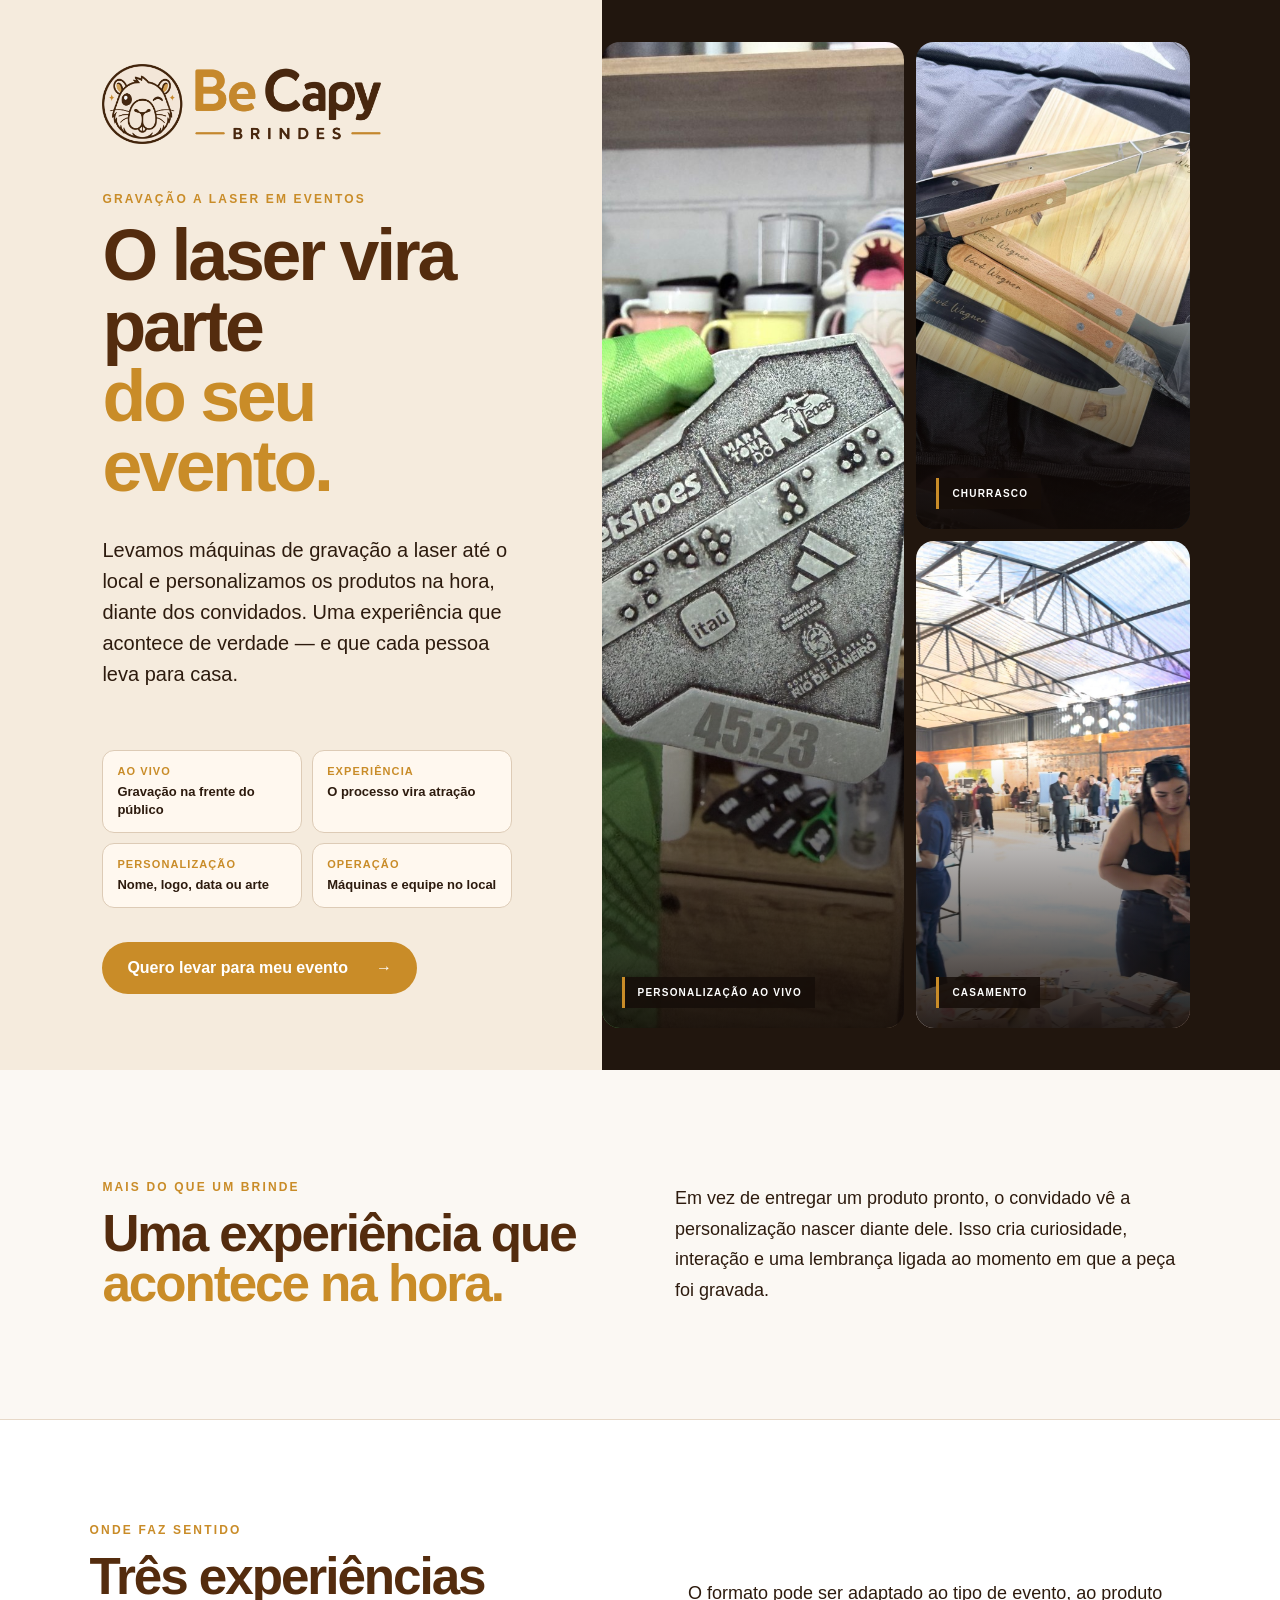
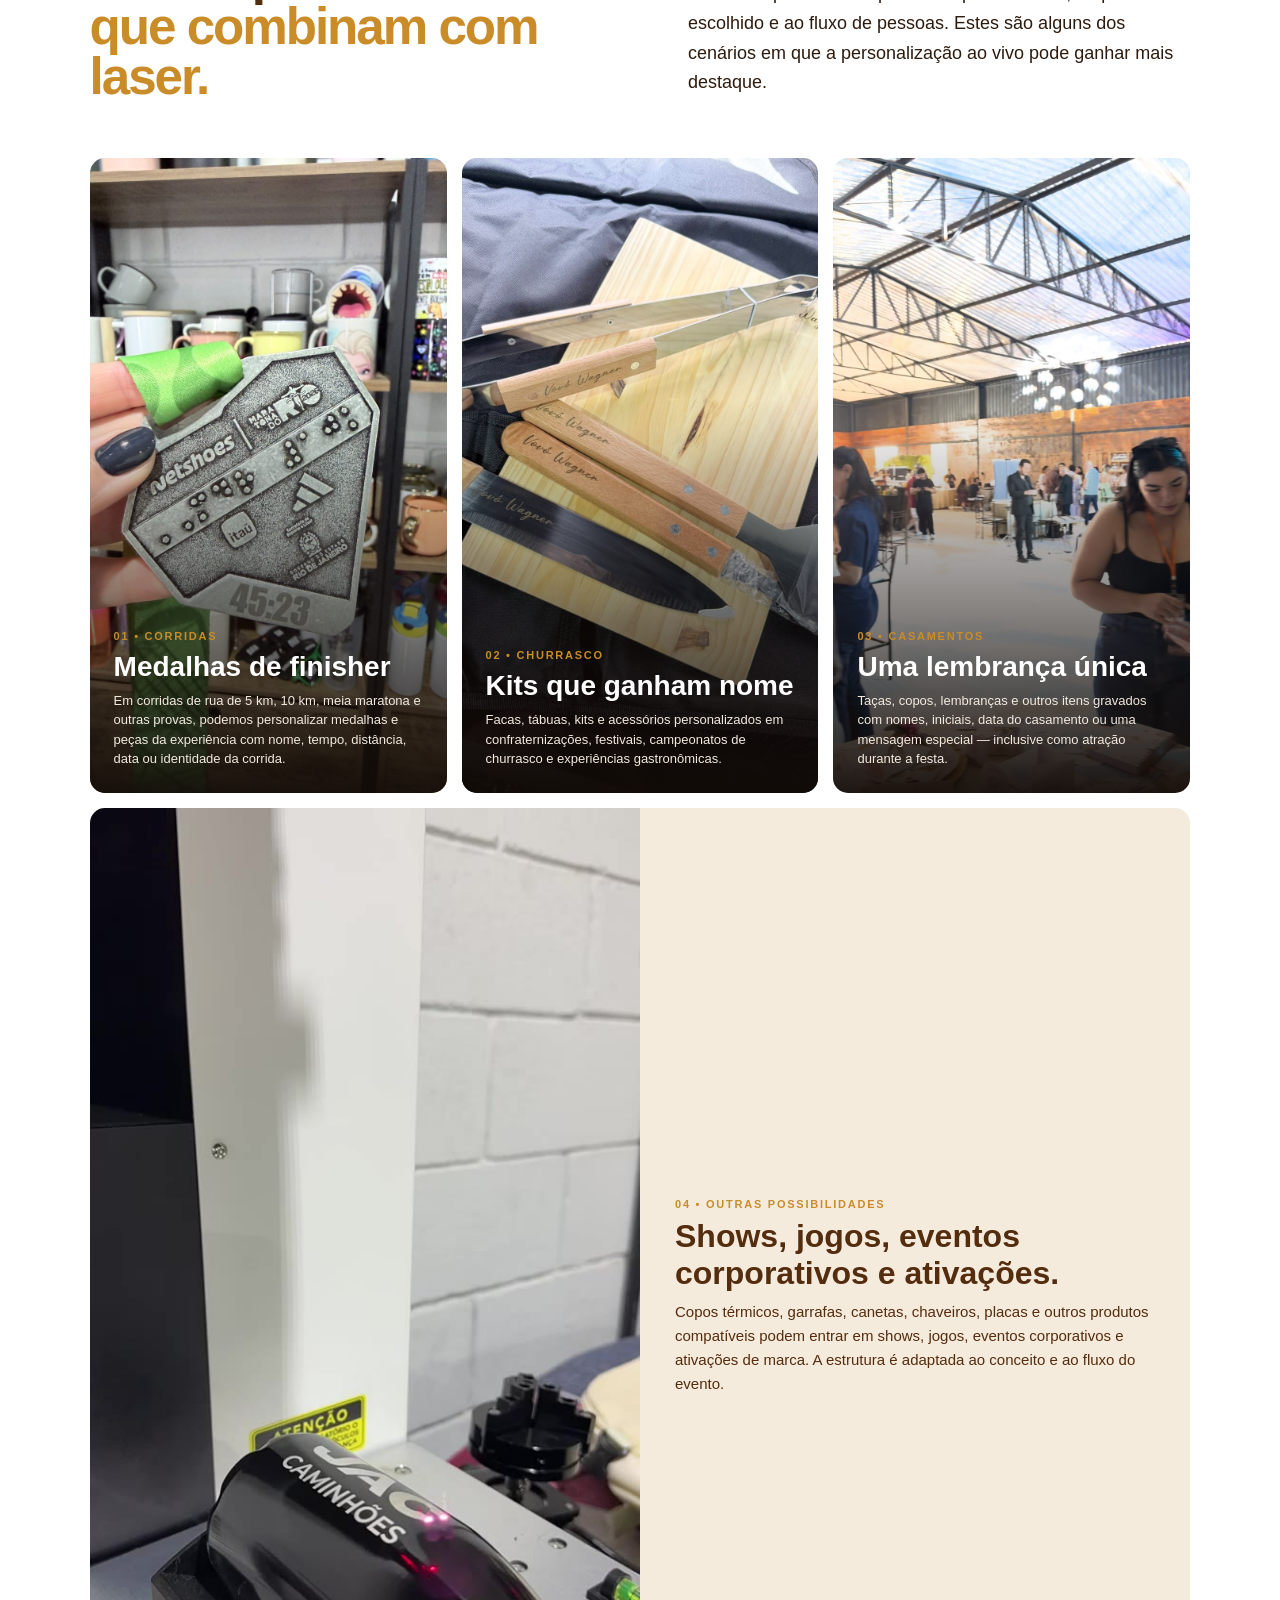
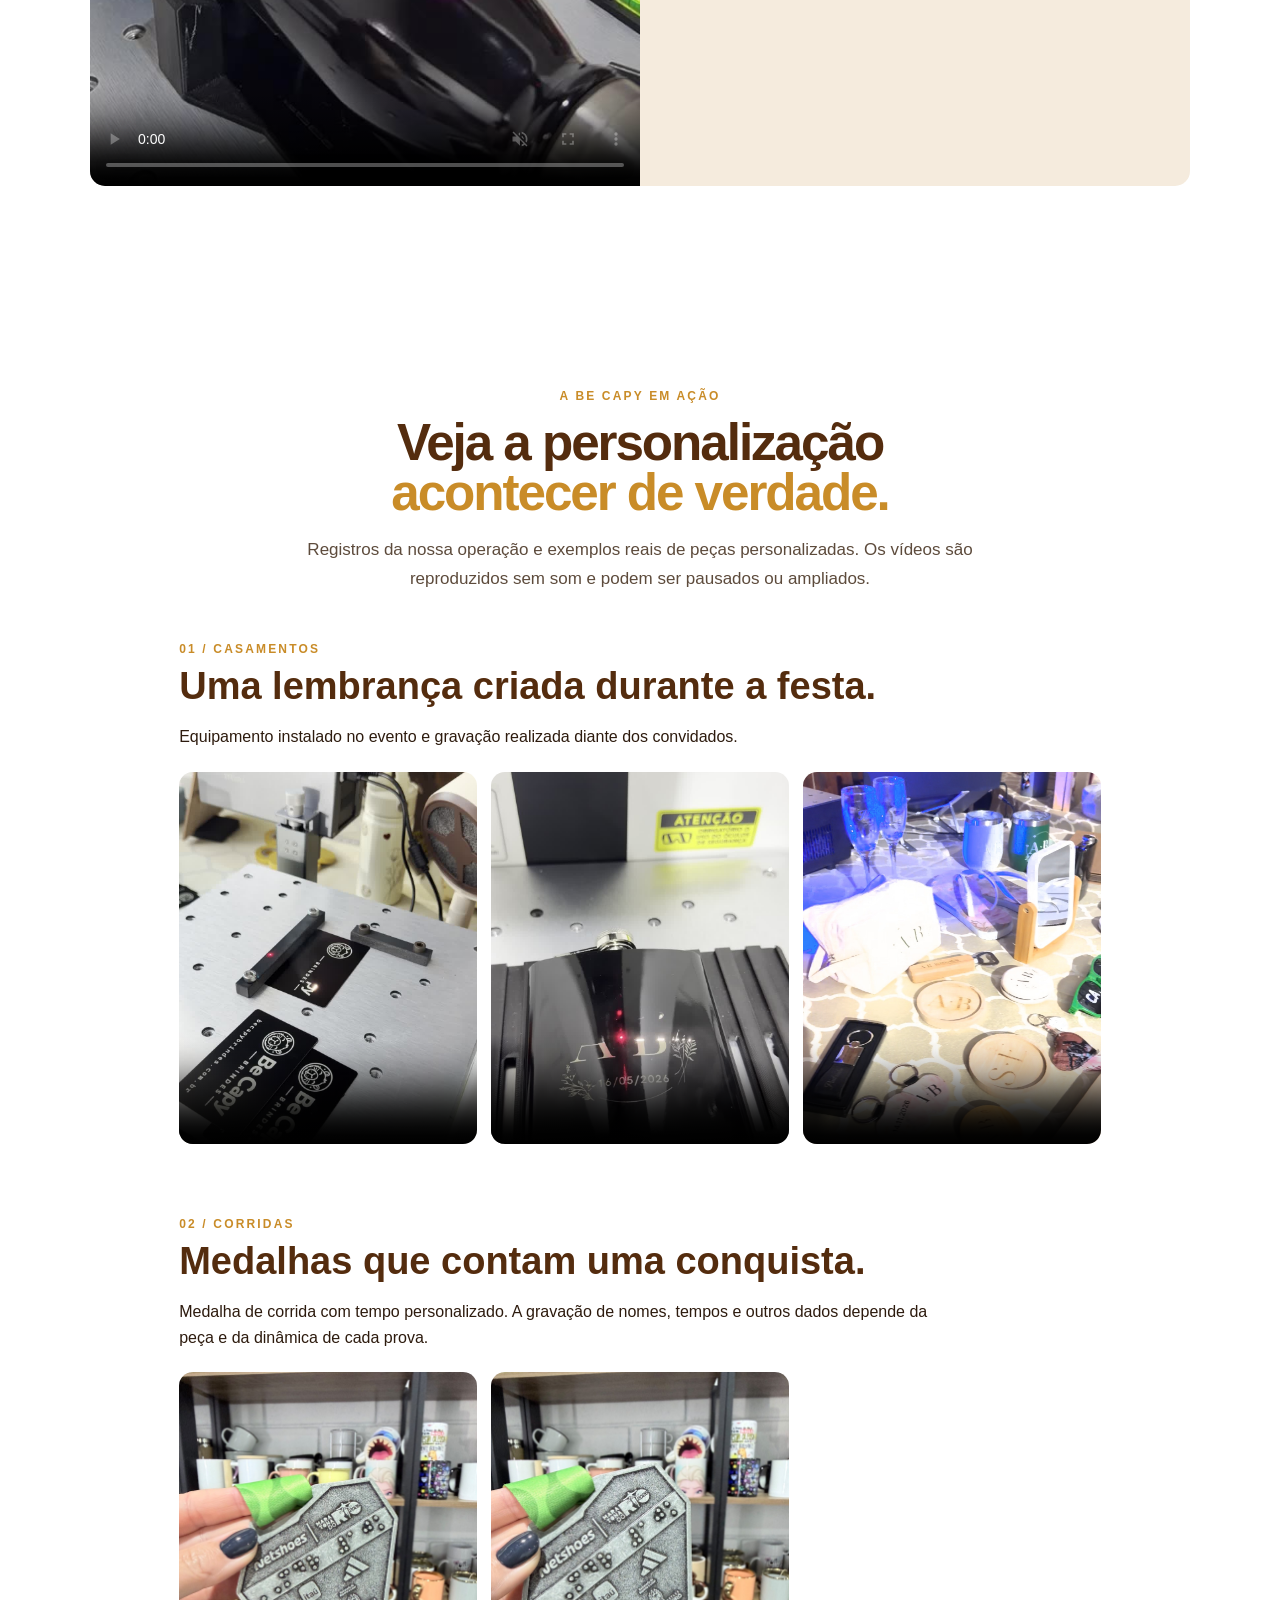
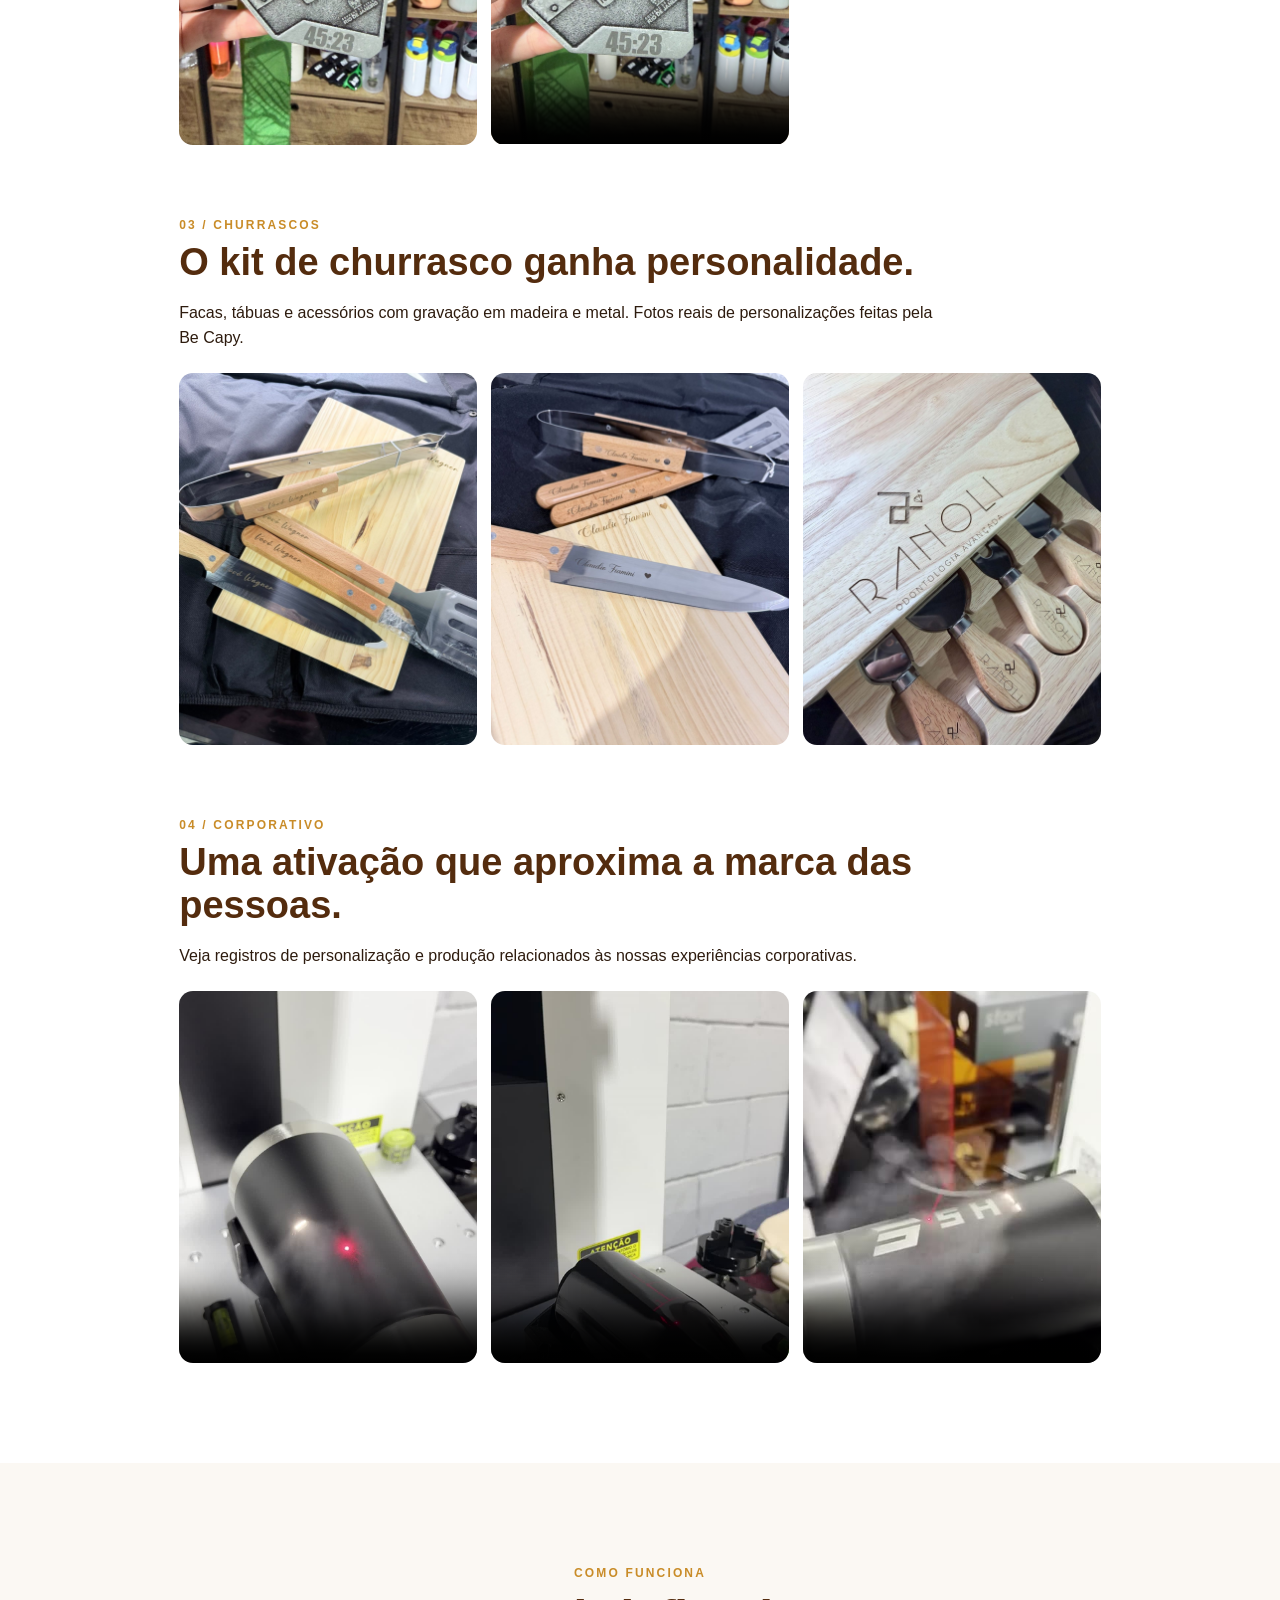
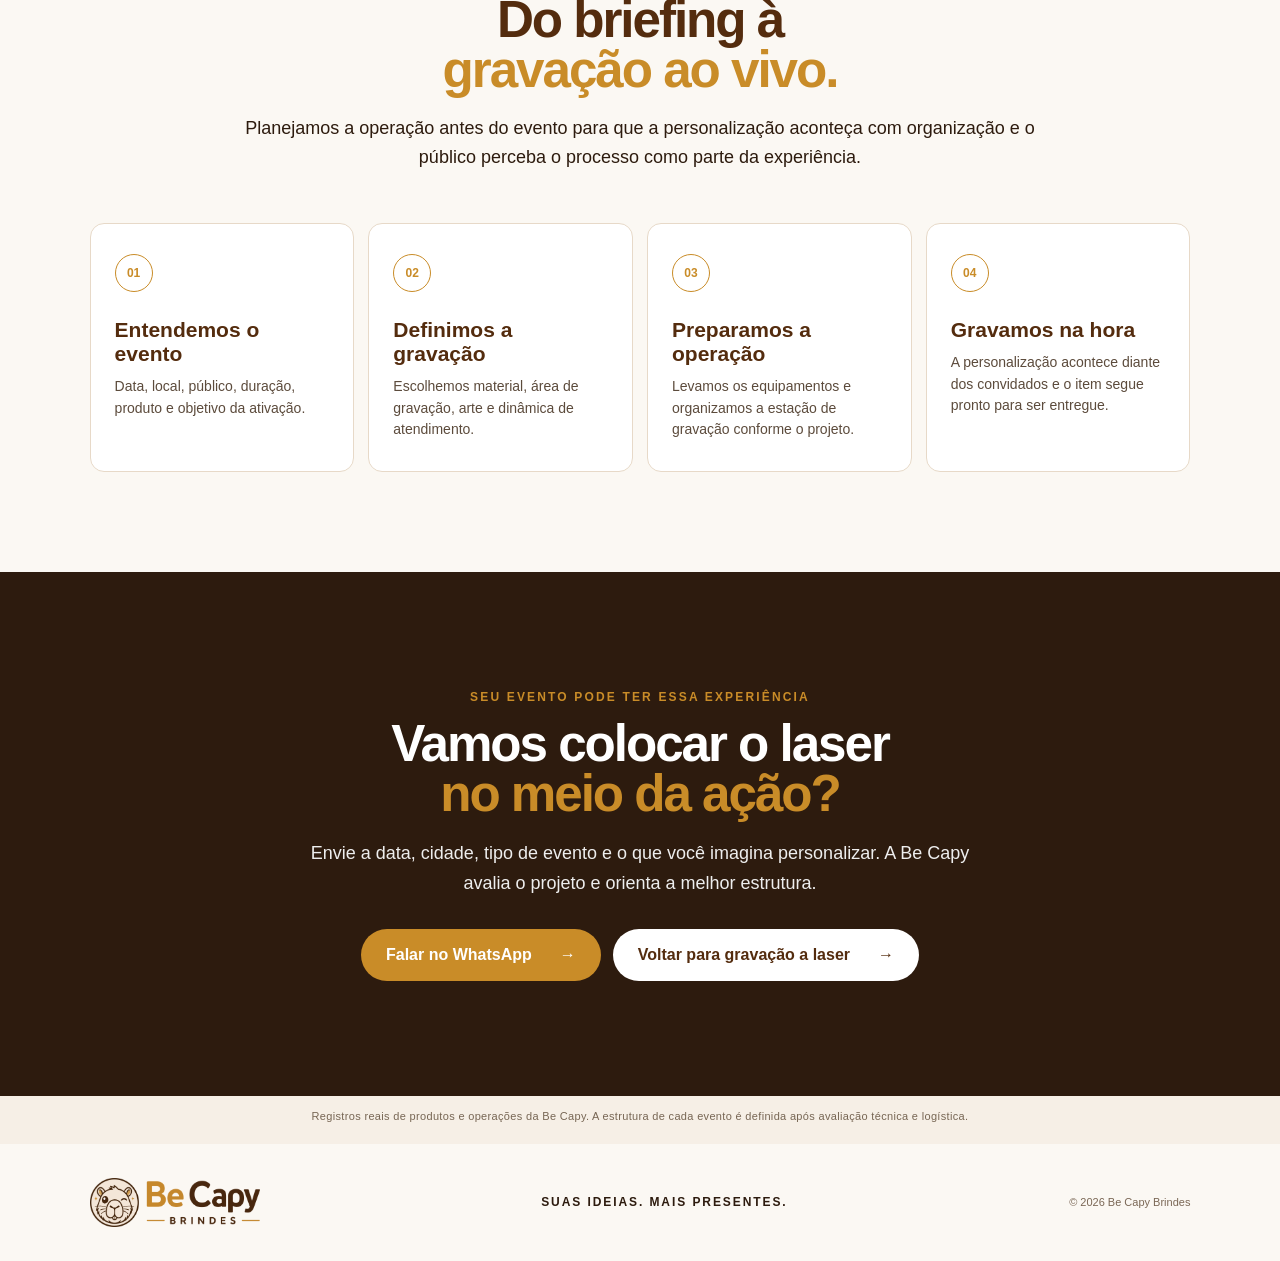
==== commit 2938cd62: "Add files via upload" ====
--- a/eventos/index.html
+++ b/eventos/index.html
@@ -4,11 +4,46 @@
 <meta charset="utf-8">
 <meta name="viewport" content="width=device-width, initial-scale=1">
 <title>Gravação a Laser em Eventos | Be Capy Brindes</title>
-<meta name="description" content="Gravação a laser ao vivo em eventos: corridas, churrascos, casamentos, shows, jogos e ativações de marca. Levamos máquinas e equipe para personalizar na hora.">
+<meta name="description" content="Gravação a laser ao vivo em eventos corporativos, corridas, casamentos, churrascos, shows, jogos e ativações de marca. Personalização feita na hora, diante dos convidados.">
 <meta name="theme-color" content="#542C0E">
 <meta property="og:title" content="Gravação a Laser em Eventos | Be Capy Brindes">
-<meta property="og:description" content="Personalização a laser ao vivo, diante dos convidados. Corridas, churrascos, casamentos e ativações de marca.">
+<meta property="og:description" content="Personalização a laser ao vivo em eventos, com gravação na hora para convidados, participantes, clientes e equipes.">
+<meta name="robots" content="index,follow,max-image-preview:large">
 <link rel="canonical" href="https://laser.becapybrindes.com.br/eventos/">
+<meta property="og:url" content="https://laser.becapybrindes.com.br/eventos/">
+<meta property="og:image" content="https://laser.becapybrindes.com.br/assets/eventos/corrida-medalha.jpg">
+<meta property="og:locale" content="pt_BR">
+<meta name="twitter:card" content="summary_large_image">
+<meta name="twitter:title" content="Gravação a Laser em Eventos | Be Capy Brindes">
+<meta name="twitter:description" content="Personalização a laser ao vivo em eventos, com gravação na hora para convidados, participantes, clientes e equipes.">
+<meta name="twitter:image" content="https://laser.becapybrindes.com.br/assets/eventos/corrida-medalha.jpg">
+<script type="application/ld+json">
+{
+  "@context":"https://schema.org",
+  "@type":"Service",
+  "name":"Gravação a Laser em Eventos",
+  "serviceType":"Gravação a laser ao vivo em eventos",
+  "description":"Serviço de personalização a laser ao vivo em eventos, com gravação realizada na hora diante dos convidados, participantes, clientes e equipes.",
+  "url":"https://laser.becapybrindes.com.br/eventos/",
+  "provider":{
+    "@type":"Organization",
+    "name":"Be Capy Brindes",
+    "url":"https://becapybrindes.com.br/",
+    "logo":"https://laser.becapybrindes.com.br/assets/logo-becapy.png"
+  },
+  "areaServed":[{"@type":"City","name":"Mogi das Cruzes"},{"@type":"AdministrativeArea","name":"Alto Tietê"}]
+}
+</script>
+<script type="application/ld+json">
+{
+  "@context":"https://schema.org",
+  "@type":"BreadcrumbList",
+  "itemListElement":[
+    {"@type":"ListItem","position":1,"name":"Gravação a Laser","item":"https://laser.becapybrindes.com.br/"},
+    {"@type":"ListItem","position":2,"name":"Gravação a Laser em Eventos","item":"https://laser.becapybrindes.com.br/eventos/"}
+  ]
+}
+</script>
 <link rel="icon" href="../assets/favicon.png">
 <link rel="stylesheet" href="../styles.css">
 <style>
@@ -35,26 +70,6 @@
 .event-image-note{padding:14px 7vw 22px;background:#f6efe6;color:#776654;text-align:center;font-size:11px;letter-spacing:.03em}
 .experience-group{margin:45px 7vw 70px}.experience-heading{max-width:770px;margin-bottom:22px}.experience-heading h3{font-family:Manrope,sans-serif;color:var(--brown);font-size:clamp(24px,3vw,38px);margin:8px 0}.experience-heading p{font-size:16px;line-height:1.6}.experience-media{display:grid;grid-template-columns:repeat(3,minmax(0,1fr));gap:14px}.experience-media img,.experience-media video{width:100%;aspect-ratio:4/5;object-fit:cover;border-radius:14px;background:#24180f}.experience-media video{cursor:pointer}.event-real-case{padding-bottom:30px}@media(max-width:700px){.experience-media{grid-template-columns:1fr 1fr}.experience-media>*:last-child:nth-child(odd){grid-column:span 2;aspect-ratio:16/10}.experience-group{margin:35px 5vw 55px}}
 </style>
-<script type="application/ld+json">
-{
-  "@context":"https://schema.org",
-  "@type":"Service",
-  "name":"Gravação a Laser em Eventos",
-  "serviceType":"Gravação a laser ao vivo em eventos",
-  "description":"Personalização a laser ao vivo em corridas, churrascos, casamentos, shows, jogos e ativações de marca.",
-  "provider":{
-    "@type":"Organization",
-    "name":"Be Capy Brindes",
-    "url":"https://becapybrindes.com.br/",
-    "logo":"https://laser.becapybrindes.com.br/assets/logo-becapy.png"
-  },
-  "url":"https://laser.becapybrindes.com.br/eventos/",
-  "areaServed":[
-    {"@type":"City","name":"Mogi das Cruzes"},
-    {"@type":"AdministrativeArea","name":"Alto Tietê"}
-  ]
-}
-</script>
 </head>
 <body>
 <div class="progress"></div>
@@ -74,7 +89,7 @@
 <a class="btn btn-primary" href="https://wa.me/5511921459297?text=Ol%C3%A1%20Be%20Capy!%20Quero%20levar%20grava%C3%A7%C3%A3o%20a%20laser%20ao%20meu%20evento." target="_blank" rel="noopener">Quero levar para meu evento <span>→</span></a>
 </div>
 <div class="event-visual reveal">
-<div class="event-visual-main"><img src="../assets/eventos/corrida-medalha.jpg" alt="Medalha de corrida brasileira com tempo personalizado"><span class="event-visual-label">PERSONALIZAÇÃO AO VIVO</span></div>
+<div class="event-visual-main"><img src="../assets/eventos/corrida-medalha.jpg" alt="Medalha de corrida com tempo personalizado"><span class="event-visual-label">PERSONALIZAÇÃO AO VIVO</span></div>
 <div class="event-visual-side">
 <div><img src="../assets/eventos/churrasco-kit.jpg" alt="Kit de churrasco personalizado com gravação a laser"><span class="event-visual-label">CHURRASCO</span></div>
 <div><img src="../assets/eventos/wedding-event.jpg" alt="Estação de gravação a laser em casamento"><span class="event-visual-label">CASAMENTO</span></div>
@@ -100,7 +115,7 @@
 <section class="event-real-case" id="experiencias">
 <div class="event-real-head"><span class="eyebrow">A BE CAPY EM AÇÃO</span><h2>Veja a personalização<br><em>acontecer de verdade.</em></h2><p>Registros da nossa operação e exemplos reais de peças personalizadas. Os vídeos são reproduzidos sem som e podem ser pausados ou ampliados.</p></div>
 <div class="experience-group"><div class="experience-heading"><span class="eyebrow">01 / CASAMENTOS</span><h3>Uma lembrança criada durante a festa.</h3><p>Equipamento instalado no evento e gravação realizada diante dos convidados.</p></div><div class="experience-media"><video autoplay muted loop playsinline controls preload="auto" poster="../assets/eventos/casamento-ao-vivo-poster.jpg"><source src="../assets/eventos/casamento-ao-vivo.mp4" type="video/mp4">Seu navegador não suporta vídeo.</video><video autoplay muted loop playsinline controls preload="auto" poster="../assets/eventos/casamento-operacao-poster.jpg"><source src="../assets/eventos/casamento-operacao.mp4" type="video/mp4">Seu navegador não suporta vídeo.</video><video autoplay muted loop playsinline controls preload="auto" poster="../assets/eventos/casamento-vidro.jpg"><source src="../assets/eventos/casamento-vidro-operacao.mp4" type="video/mp4">Seu navegador não suporta vídeo.</video></div></div>
-<div class="experience-group"><div class="experience-heading"><span class="eyebrow">02 / CORRIDAS</span><h3>Medalhas que contam uma conquista.</h3><p>Medalha de corrida brasileira com tempo personalizado. A gravação de nomes, tempos e outros dados depende da peça e da dinâmica de cada prova.</p></div><div class="experience-media"><img src="../assets/eventos/corrida-medalha.jpg" loading="lazy" alt="Medalha de corrida no Brasil com tempo personalizado"><video autoplay muted loop playsinline controls preload="auto" poster="../assets/eventos/corrida-medalha-detalhe.jpg"><source src="../assets/eventos/corrida-medalha-ao-vivo.mp4" type="video/mp4">Seu navegador não suporta vídeo.</video></div></div>
+<div class="experience-group"><div class="experience-heading"><span class="eyebrow">02 / CORRIDAS</span><h3>Medalhas que contam uma conquista.</h3><p>Medalha de corrida com tempo personalizado. A gravação de nomes, tempos e outros dados depende da peça e da dinâmica de cada prova.</p></div><div class="experience-media"><img src="../assets/eventos/corrida-medalha.jpg" loading="lazy" alt="Medalha de corrida com tempo personalizado"><video autoplay muted loop playsinline controls preload="auto" poster="../assets/eventos/corrida-medalha-detalhe.jpg"><source src="../assets/eventos/corrida-medalha-ao-vivo.mp4" type="video/mp4">Seu navegador não suporta vídeo.</video></div></div>
 <div class="experience-group"><div class="experience-heading"><span class="eyebrow">03 / CHURRASCOS</span><h3>O kit de churrasco ganha personalidade.</h3><p>Facas, tábuas e acessórios com gravação em madeira e metal. Fotos reais de personalizações feitas pela Be Capy.</p></div><div class="experience-media"><img src="../assets/eventos/churrasco-kit.jpg" loading="lazy" alt="Kit churrasco com nome gravado"><img src="../assets/eventos/churrasco-facas.jpg" loading="lazy" alt="Facas personalizadas a laser"><img src="../assets/eventos/churrasco-corporativo.jpg" loading="lazy" alt="Kit churrasco corporativo personalizado"></div></div>
 <div class="experience-group"><div class="experience-heading"><span class="eyebrow">04 / CORPORATIVO</span><h3>Uma ativação que aproxima a marca das pessoas.</h3><p>Veja registros de personalização e produção relacionados às nossas experiências corporativas.</p></div><div class="experience-media"><video autoplay muted loop playsinline controls preload="auto" poster="../assets/eventos/corporativo-ativacao-poster.jpg"><source src="../assets/eventos/corporativo-ativacao.mp4" type="video/mp4">Seu navegador não suporta vídeo.</video><video autoplay muted loop playsinline controls preload="auto" poster="../assets/eventos/corporativo-gravacao-poster.jpg"><source src="../assets/eventos/corporativo-gravacao.mp4" type="video/mp4">Seu navegador não suporta vídeo.</video><video autoplay muted loop playsinline controls preload="auto" poster="../assets/eventos/corporativo-novo-poster.jpg"><source src="../assets/eventos/corporativo-novo.mp4" type="video/mp4">Seu navegador não suporta vídeo.</video></div></div>
 </section>
